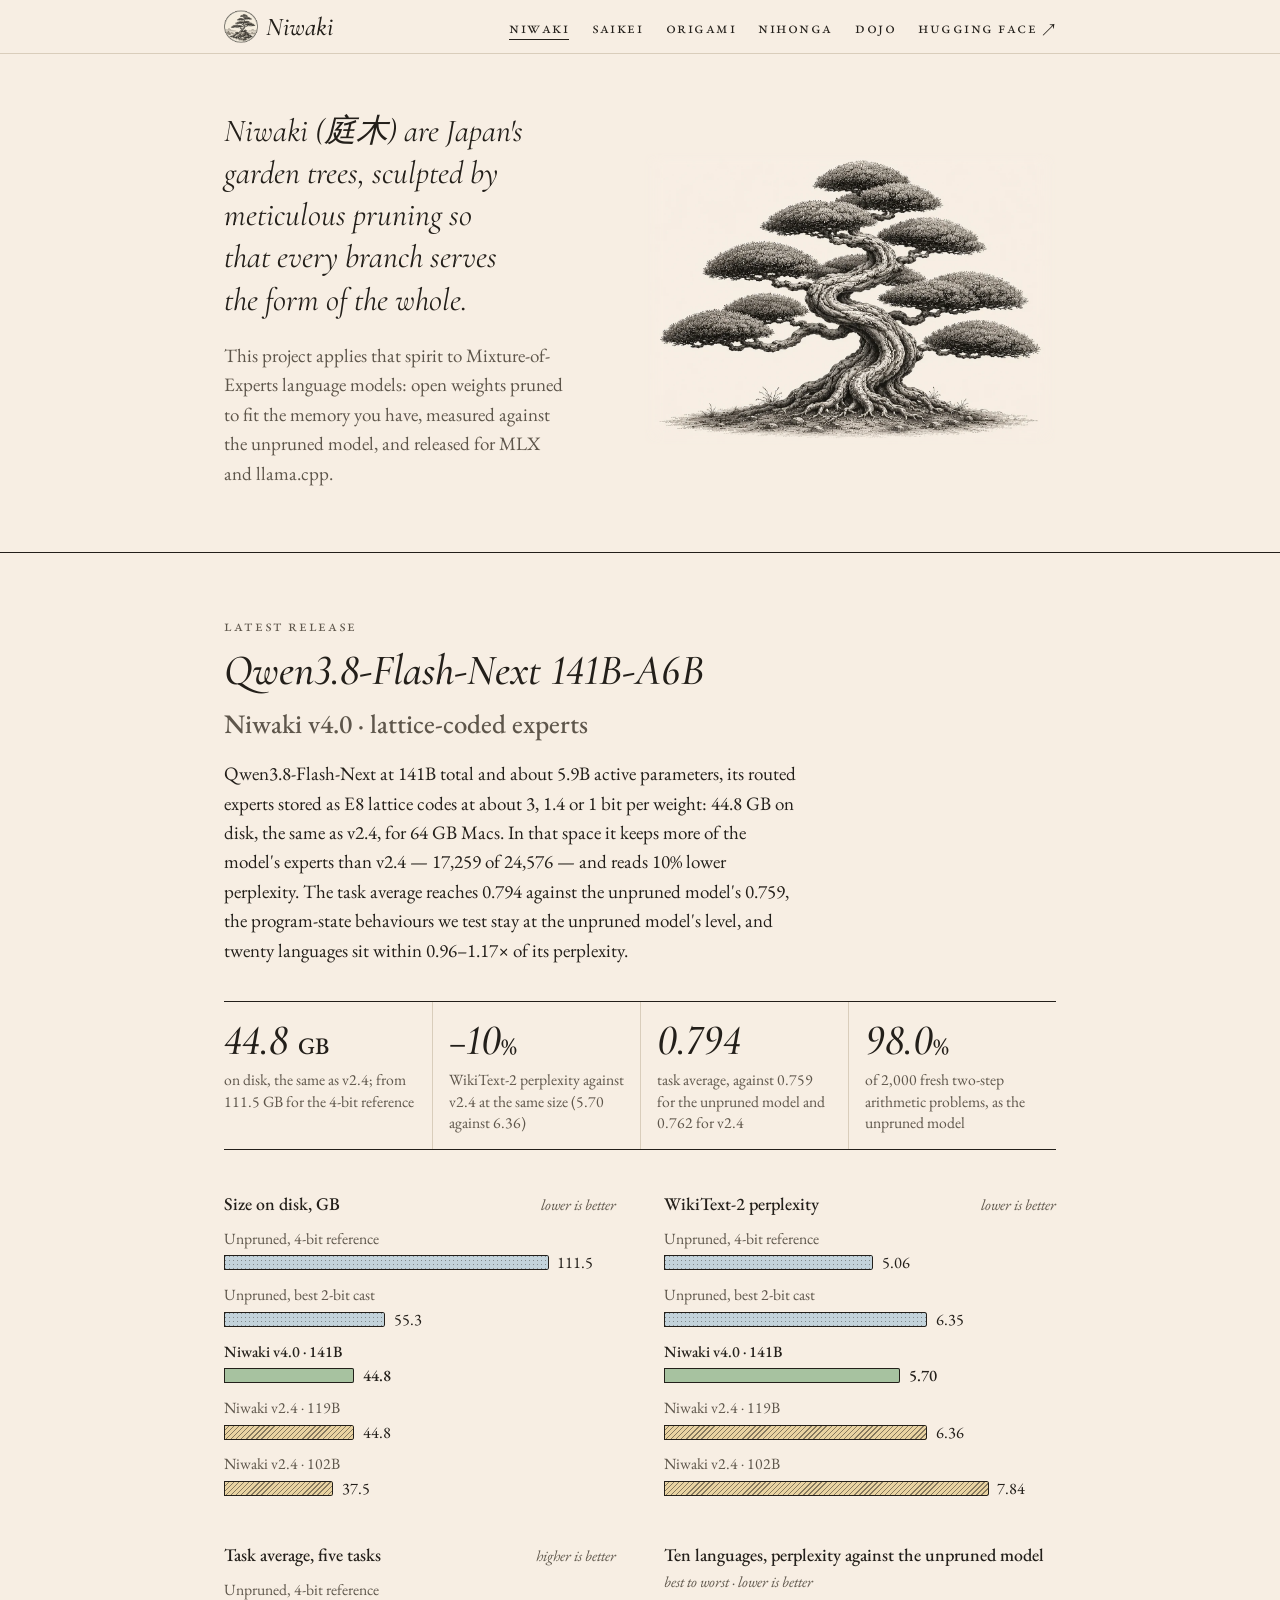
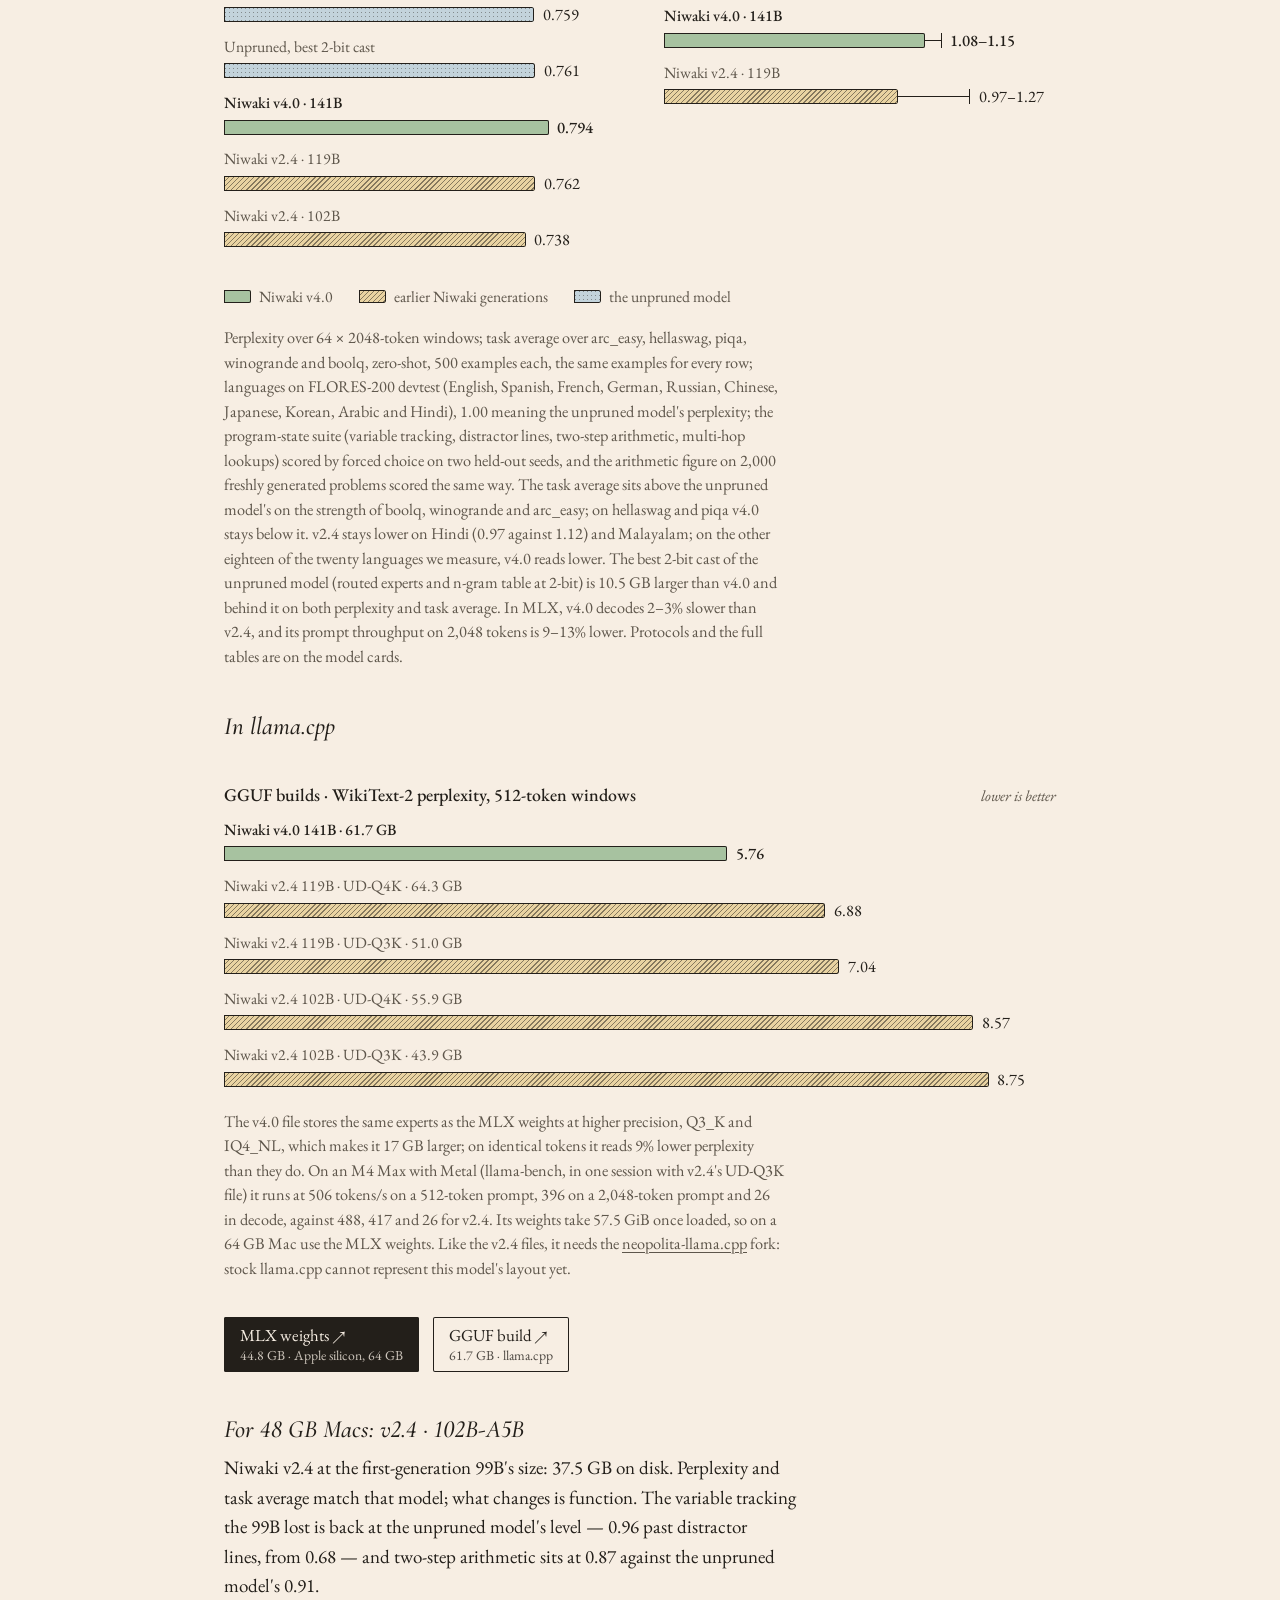
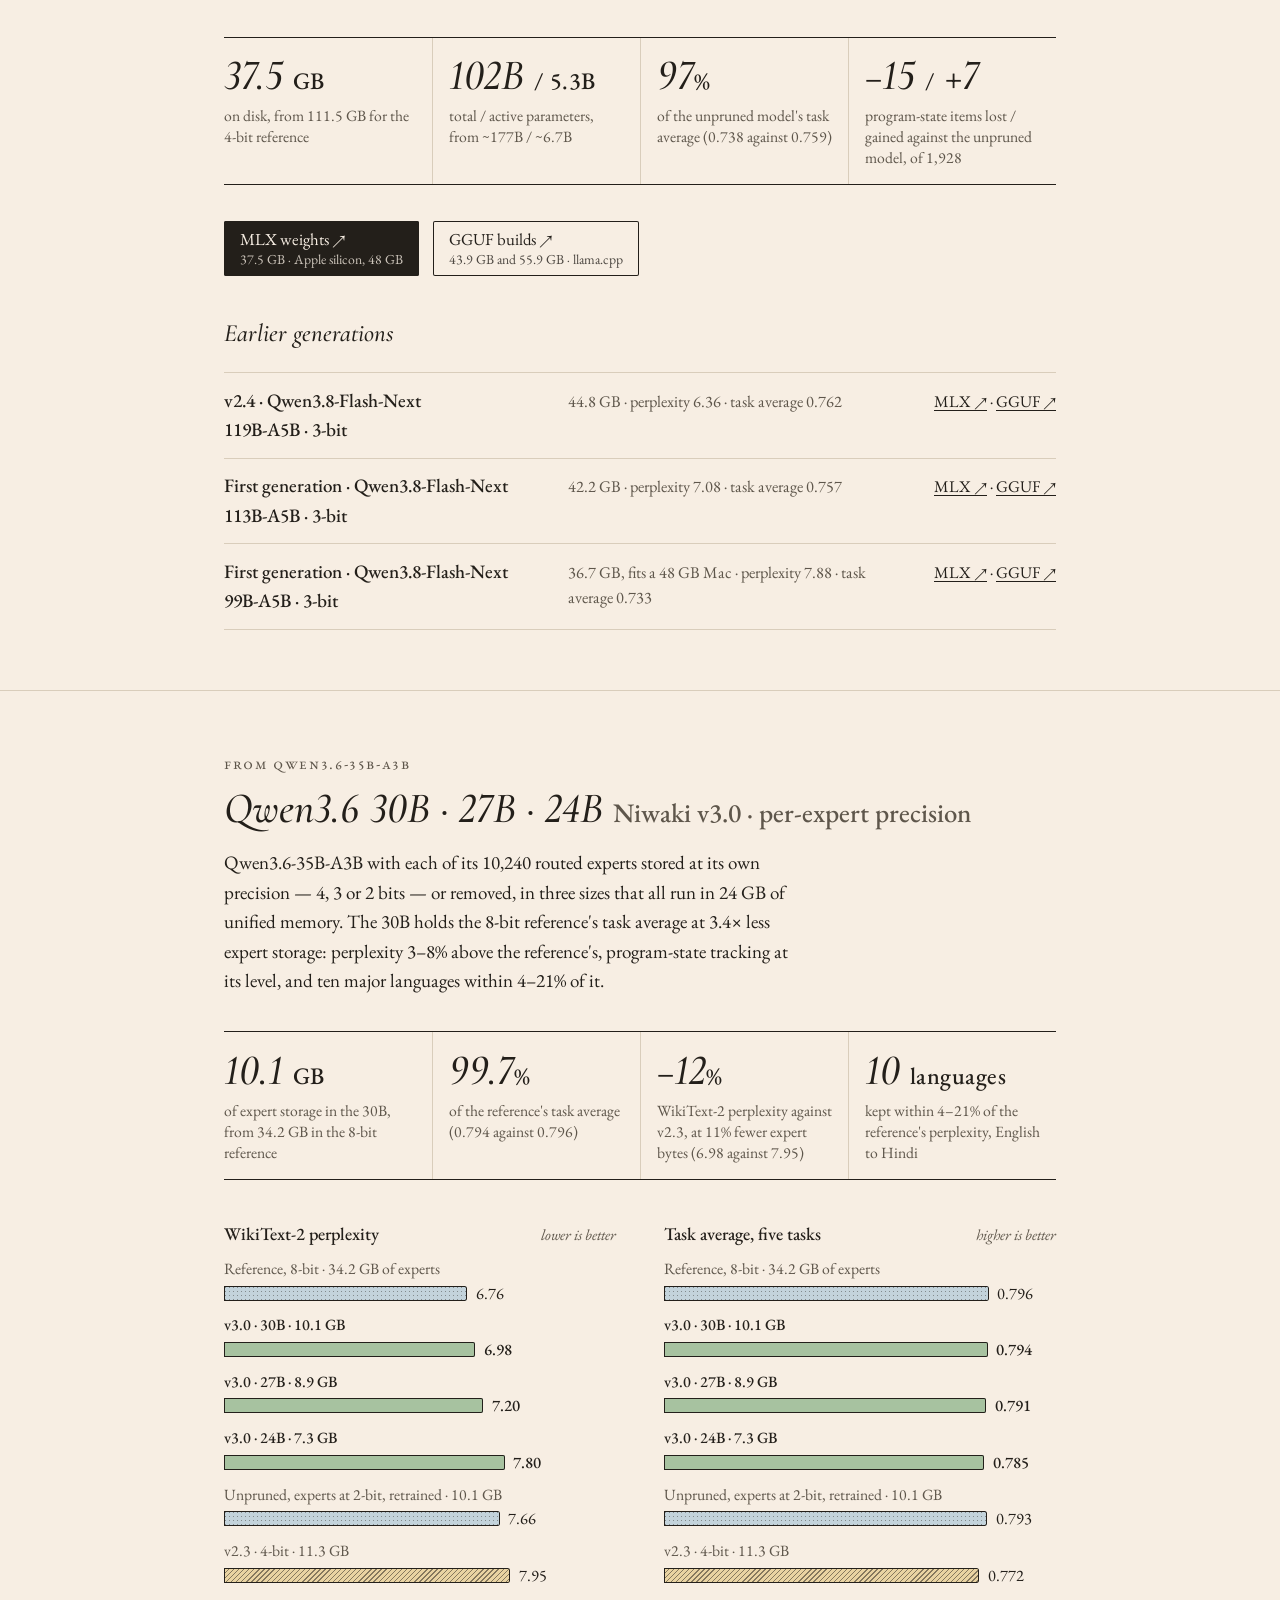
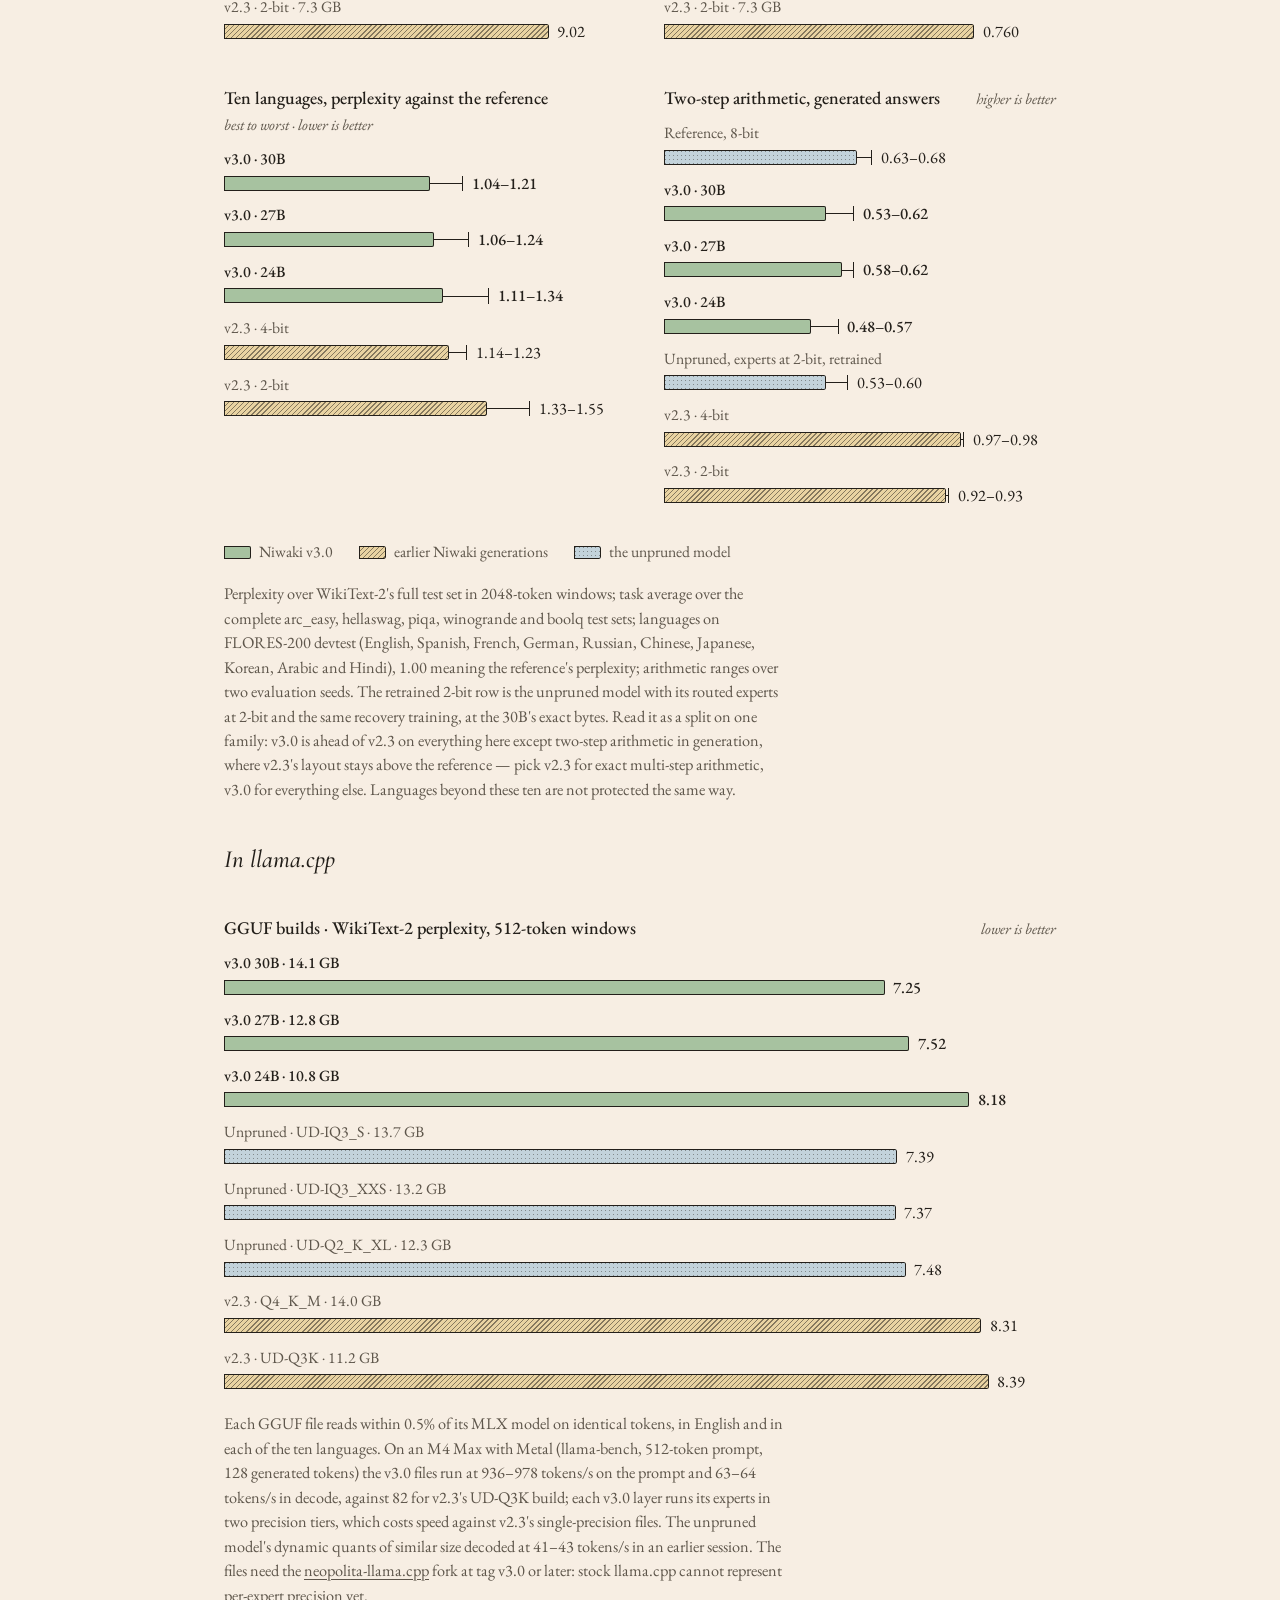
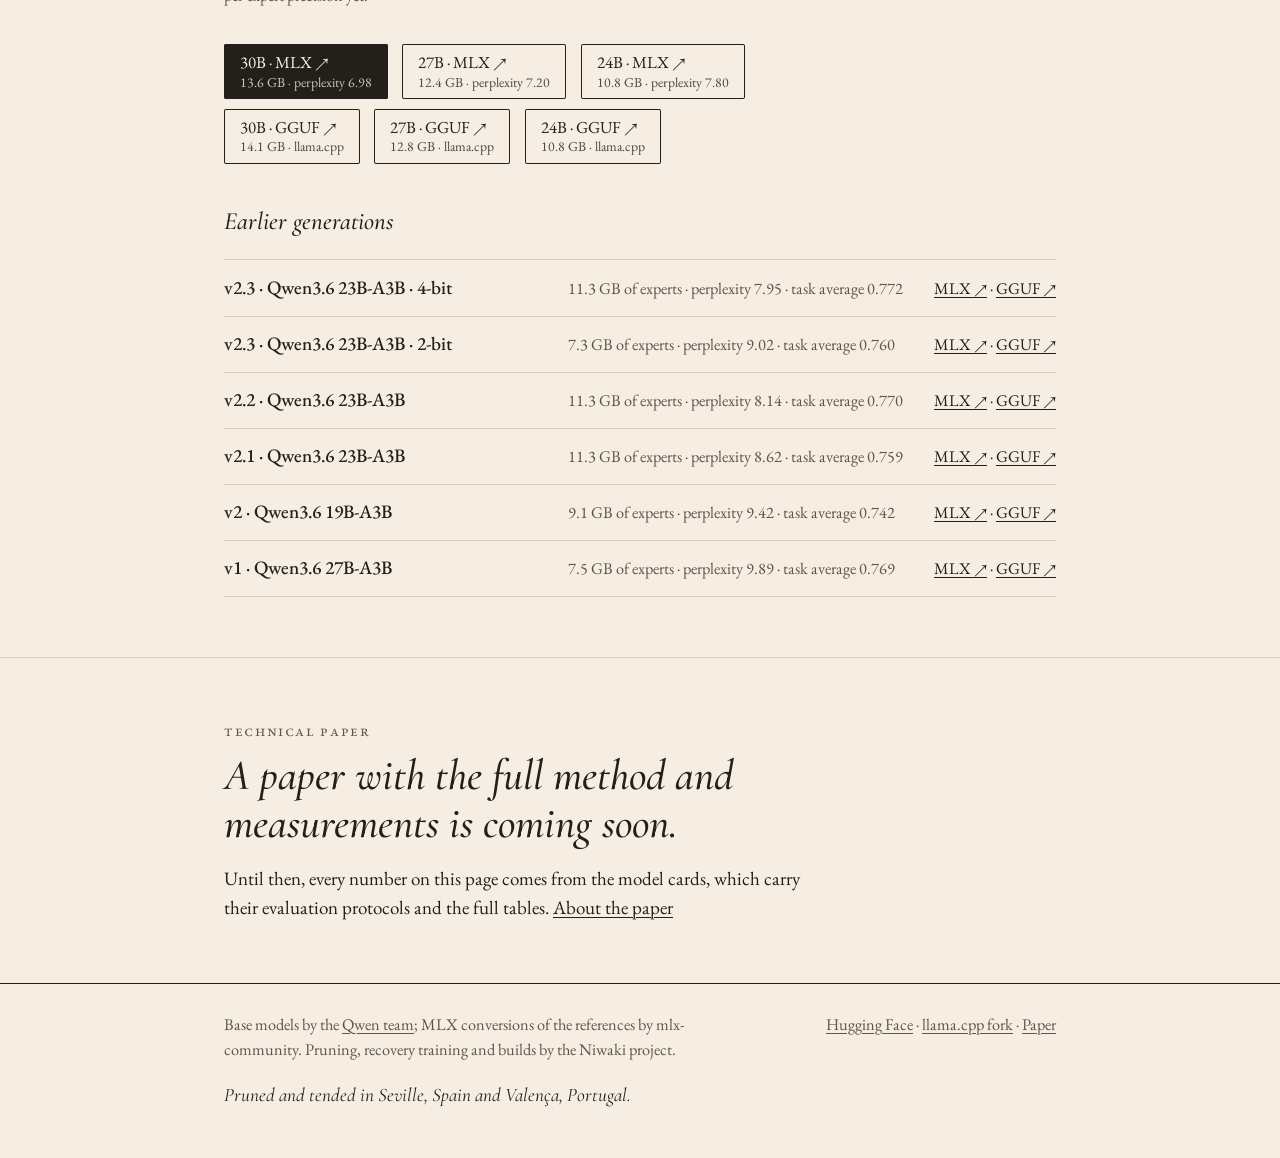
==== index.html @ 63941dc2 "Niwaki v4.0" ====
<!DOCTYPE html>
<html lang="en">
<head>
  <meta charset="utf-8">
  <meta name="viewport" content="width=device-width, initial-scale=1">
  <title>Niwaki · Model pruning</title>
  <meta name="description" content="Niwaki prunes Mixture-of-Experts language models and releases them as MLX and GGUF weights. Latest: Qwen3.8-Flash-Next v4.0, 141B parameters in 44.8 GB with lattice-coded experts, for 64 GB Macs.">
  <link rel="canonical" href="https://niwakiai.com/">
  <meta property="og:type" content="website">
  <meta property="og:title" content="Niwaki · Model pruning">
  <meta property="og:description" content="Pruned Mixture-of-Experts language models, released as MLX and GGUF weights. Latest: Qwen3.8-Flash-Next v4.0 at 141B parameters and 44.8 GB on disk, with perplexity 10% below v2.4's at the same size.">
  <meta property="og:url" content="https://niwakiai.com/">
  <meta property="og:image" content="https://niwakiai.com/assets/og.jpg">
  <meta name="twitter:card" content="summary_large_image">
  <meta name="theme-color" content="#F7EEE3">
  <link rel="icon" type="image/png" sizes="32x32" href="assets/favicon-32.png">
  <link rel="icon" type="image/png" sizes="64x64" href="assets/favicon-64.png">
  <link rel="apple-touch-icon" href="assets/apple-touch-icon.png">
  <link rel="preconnect" href="https://fonts.googleapis.com">
  <link rel="preconnect" href="https://fonts.gstatic.com" crossorigin>
  <link rel="stylesheet" href="https://fonts.googleapis.com/css2?family=Cormorant+Garamond:ital,wght@1,400;1,500&family=EB+Garamond:ital,wght@0,400;0,500;1,400&display=swap">
  <link rel="stylesheet" href="style.css">
</head>
<body>

<header class="top">
  <div class="wrap">
  <nav class="nav" aria-label="Site">
    <a class="mark" href="./"><img src="assets/mark.png" width="112" height="112" alt="">Niwaki</a>
    <ul>
      <li><a href="./" aria-current="page">Niwaki</a></li>
      <li><a href="saikei/">Saikei</a></li>
      <li><a href="origami/">Origami</a></li>
      <li><a href="nihonga/">Nihonga</a></li>
      <li><a href="dojo/">Dojo</a></li>
      <li class="ext"><a href="https://huggingface.co/neopolita">Hugging Face ↗</a></li>
    </ul>
  </nav>
  </div>
</header>

<main>
  <div class="wrap hero">
    <div class="lead">
      <p>Niwaki (庭木) are Japan's garden trees, sculpted by meticulous pruning so that every branch serves the form of the whole.</p>
      <p>This project applies that spirit to Mixture-of-Experts language models: open weights pruned to fit the memory you have, measured against the unpruned model, and released for MLX and llama.cpp.</p>
    </div>
    <figure class="tree">
      <picture>
        <source srcset="assets/niwaki_tree.webp" type="image/webp">
        <img src="assets/niwaki_tree.jpg" width="1221" height="868" alt="Engraving of a niwaki: a Japanese garden pine with a twisted trunk and cloud-pruned foliage.">
      </picture>
    </figure>
  </div>

  <!-- ======================= Flash-Next v4.0 ======================= -->
  <section id="flash-next" class="first" aria-labelledby="h-fn">
    <div class="wrap">
      <p class="eyebrow">Latest release</p>
      <h2 id="h-fn"><span class="nb">Qwen3.8-Flash-Next</span> <span class="nb">141B-A6B</span> <span class="sub">Niwaki v4.0 · lattice-coded experts</span></h2>
      <p class="summary">Qwen3.8-Flash-Next at 141B total and about 5.9B active parameters, its routed experts stored as E8 lattice codes at about 3, 1.4 or 1 bit per weight: 44.8&nbsp;GB on disk, the same as v2.4, for 64&nbsp;GB Macs. In that space it keeps more of the model's experts than v2.4 — 17,259 of 24,576 — and reads 10% lower perplexity. The task average reaches 0.794 against the unpruned model's 0.759, the program-state behaviours we test stay at the unpruned model's level, and twenty languages sit within 0.96–1.17× of its perplexity.</p>

      <ul class="figures">
        <li><span class="n">44.8 <small>GB</small></span><span class="c">on disk, the same as v2.4; from 111.5 GB for the 4-bit reference</span></li>
        <li><span class="n">−10<small>%</small></span><span class="c">WikiText-2 perplexity against v2.4 at the same size (5.70 against 6.36)</span></li>
        <li><span class="n">0.794</span><span class="c">task average, against 0.759 for the unpruned model and 0.762 for v2.4</span></li>
        <li><span class="n">98.0<small>%</small></span><span class="c">of 2,000 fresh two-step arithmetic problems, as the unpruned model</span></li>
      </ul>

      <div class="charts">
        <figure class="chart">
          <figcaption><b>Size on disk, GB</b><i>lower is better</i></figcaption>
          <ol class="bars" style="--max:111.5">
            <li class="open" style="--v:111.5;--i:0"><span class="name">Unpruned, 4-bit reference</span><span class="track"><span class="bar"></span><span class="val">111.5</span></span></li>
            <li class="open" style="--v:55.3;--i:1"><span class="name">Unpruned, best 2-bit cast</span><span class="track"><span class="bar"></span><span class="val">55.3</span></span></li>
            <li class="solid" style="--v:44.8;--i:2"><span class="name">Niwaki v4.0 · 141B</span><span class="track"><span class="bar"></span><span class="val">44.8</span></span></li>
            <li class="hatch" style="--v:44.8;--i:3"><span class="name">Niwaki v2.4 · 119B</span><span class="track"><span class="bar"></span><span class="val">44.8</span></span></li>
            <li class="hatch" style="--v:37.5;--i:4"><span class="name">Niwaki v2.4 · 102B</span><span class="track"><span class="bar"></span><span class="val">37.5</span></span></li>
          </ol>
        </figure>

        <figure class="chart">
          <figcaption><b>WikiText-2 perplexity</b><i>lower is better</i></figcaption>
          <ol class="bars" style="--max:7.84">
            <li class="open" style="--v:5.06;--i:0"><span class="name">Unpruned, 4-bit reference</span><span class="track"><span class="bar"></span><span class="val">5.06</span></span></li>
            <li class="open" style="--v:6.35;--i:1"><span class="name">Unpruned, best 2-bit cast</span><span class="track"><span class="bar"></span><span class="val">6.35</span></span></li>
            <li class="solid" style="--v:5.70;--i:2"><span class="name">Niwaki v4.0 · 141B</span><span class="track"><span class="bar"></span><span class="val">5.70</span></span></li>
            <li class="hatch" style="--v:6.36;--i:3"><span class="name">Niwaki v2.4 · 119B</span><span class="track"><span class="bar"></span><span class="val">6.36</span></span></li>
            <li class="hatch" style="--v:7.84;--i:4"><span class="name">Niwaki v2.4 · 102B</span><span class="track"><span class="bar"></span><span class="val">7.84</span></span></li>
          </ol>
        </figure>

        <figure class="chart">
          <figcaption><b>Task average, five tasks</b><i>higher is better</i></figcaption>
          <ol class="bars" style="--max:0.794">
            <li class="open" style="--v:0.759;--i:0"><span class="name">Unpruned, 4-bit reference</span><span class="track"><span class="bar"></span><span class="val">0.759</span></span></li>
            <li class="open" style="--v:0.761;--i:1"><span class="name">Unpruned, best 2-bit cast</span><span class="track"><span class="bar"></span><span class="val">0.761</span></span></li>
            <li class="solid" style="--v:0.794;--i:2"><span class="name">Niwaki v4.0 · 141B</span><span class="track"><span class="bar"></span><span class="val">0.794</span></span></li>
            <li class="hatch" style="--v:0.762;--i:3"><span class="name">Niwaki v2.4 · 119B</span><span class="track"><span class="bar"></span><span class="val">0.762</span></span></li>
            <li class="hatch" style="--v:0.738;--i:4"><span class="name">Niwaki v2.4 · 102B</span><span class="track"><span class="bar"></span><span class="val">0.738</span></span></li>
          </ol>
        </figure>

        <figure class="chart">
          <figcaption><b>Ten languages, perplexity against the unpruned model</b><i>best to worst · lower is better</i></figcaption>
          <ol class="bars" style="--max:1.27">
            <li class="solid range" style="--v:1.08;--v2:1.15;--i:0"><span class="name">Niwaki v4.0 · 141B</span><span class="track"><span class="bar"></span><span class="whisker"></span><span class="val">1.08–1.15</span></span></li>
            <li class="hatch range" style="--v:0.97;--v2:1.27;--i:1"><span class="name">Niwaki v2.4 · 119B</span><span class="track"><span class="bar"></span><span class="whisker"></span><span class="val">0.97–1.27</span></span></li>
          </ol>
        </figure>
      </div>

      <ul class="key" aria-label="Legend">
        <li><span class="solid"></span>Niwaki v4.0</li>
        <li><span class="hatch"></span>earlier Niwaki generations</li>
        <li><span class="open"></span>the unpruned model</li>
      </ul>

      <p class="note">Perplexity over 64 × 2048-token windows; task average over arc_easy, hellaswag, piqa, winogrande and boolq, zero-shot, 500 examples each, the same examples for every row; languages on FLORES-200 devtest (English, Spanish, French, German, Russian, Chinese, Japanese, Korean, Arabic and Hindi), 1.00 meaning the unpruned model's perplexity; the program-state suite (variable tracking, distractor lines, two-step arithmetic, multi-hop lookups) scored by forced choice on two held-out seeds, and the arithmetic figure on 2,000 freshly generated problems scored the same way. The task average sits above the unpruned model's on the strength of boolq, winogrande and arc_easy; on hellaswag and piqa v4.0 stays below it. v2.4 stays lower on Hindi (0.97 against 1.12) and Malayalam; on the other eighteen of the twenty languages we measure, v4.0 reads lower. The best 2-bit cast of the unpruned model (routed experts and n-gram table at 2-bit) is 10.5&nbsp;GB larger than v4.0 and behind it on both perplexity and task average. In MLX, v4.0 decodes 2–3% slower than v2.4, and its prompt throughput on 2,048 tokens is 9–13% lower. Protocols and the full tables are on the model cards.</p>

      <h3>In llama.cpp</h3>
      <div class="charts">
        <figure class="chart wide">
          <figcaption><b>GGUF builds · WikiText-2 perplexity, 512-token windows</b><i>lower is better</i></figcaption>
          <ol class="bars" style="--max:8.75">
            <li class="solid" style="--v:5.76;--i:0"><span class="name">Niwaki v4.0 141B · 61.7 GB</span><span class="track"><span class="bar"></span><span class="val">5.76</span></span></li>
            <li class="hatch" style="--v:6.88;--i:1"><span class="name">Niwaki v2.4 119B · UD-Q4K · 64.3 GB</span><span class="track"><span class="bar"></span><span class="val">6.88</span></span></li>
            <li class="hatch" style="--v:7.04;--i:2"><span class="name">Niwaki v2.4 119B · UD-Q3K · 51.0 GB</span><span class="track"><span class="bar"></span><span class="val">7.04</span></span></li>
            <li class="hatch" style="--v:8.57;--i:3"><span class="name">Niwaki v2.4 102B · UD-Q4K · 55.9 GB</span><span class="track"><span class="bar"></span><span class="val">8.57</span></span></li>
            <li class="hatch" style="--v:8.75;--i:4"><span class="name">Niwaki v2.4 102B · UD-Q3K · 43.9 GB</span><span class="track"><span class="bar"></span><span class="val">8.75</span></span></li>
          </ol>
        </figure>
      </div>
      <p class="note">The v4.0 file stores the same experts as the MLX weights at higher precision, Q3_K and IQ4_NL, which makes it 17&nbsp;GB larger; on identical tokens it reads 9% lower perplexity than they do. On an M4 Max with Metal (llama-bench, in one session with v2.4's UD-Q3K file) it runs at 506 tokens/s on a 512-token prompt, 396 on a 2,048-token prompt and 26 in decode, against 488, 417 and 26 for v2.4. Its weights take 57.5&nbsp;GiB once loaded, so on a 64&nbsp;GB Mac use the MLX weights. Like the v2.4 files, it needs the <a href="https://github.com/Neopolita/neopolita-llama.cpp">neopolita-llama.cpp</a> fork: stock llama.cpp cannot represent this model's layout yet.</p>

      <ul class="get">
        <li><a class="primary" href="https://huggingface.co/neopolita/Niwaki-Qwen3.8-Flash-Next-141B-A6B-v4.0-mlx">MLX weights ↗<small>44.8 GB · Apple silicon, 64 GB</small></a></li>
        <li><a href="https://huggingface.co/neopolita/Niwaki-Qwen3.8-Flash-Next-141B-A6B-v4.0-gguf">GGUF build ↗<small>61.7 GB · llama.cpp</small></a></li>
      </ul>

      <h3 id="flash-next-102b">For 48 GB Macs: <span class="nb">v2.4 · 102B-A5B</span></h3>
      <p class="summary">Niwaki v2.4 at the first-generation 99B's size: 37.5&nbsp;GB on disk. Perplexity and task average match that model; what changes is function. The variable tracking the 99B lost is back at the unpruned model's level — 0.96 past distractor lines, from 0.68 — and two-step arithmetic sits at 0.87 against the unpruned model's 0.91.</p>

      <ul class="figures">
        <li><span class="n">37.5 <small>GB</small></span><span class="c">on disk, from 111.5 GB for the 4-bit reference</span></li>
        <li><span class="n">102B <small>/ 5.3B</small></span><span class="c">total / active parameters, from ~177B / ~6.7B</span></li>
        <li><span class="n">97<small>%</small></span><span class="c">of the unpruned model's task average (0.738 against 0.759)</span></li>
        <li><span class="n">−15 <small>/</small> +7</span><span class="c">program-state items lost / gained against the unpruned model, of 1,928</span></li>
      </ul>

      <ul class="get">
        <li><a class="primary" href="https://huggingface.co/neopolita/Qwen3.8-Flash-Next-102B-A5B-Niwaki-v2.4-3bit-mlx">MLX weights ↗<small>37.5 GB · Apple silicon, 48 GB</small></a></li>
        <li><a href="https://huggingface.co/neopolita/Qwen3.8-Flash-Next-102B-A5B-Niwaki-v2.4-3bit-gguf">GGUF builds ↗<small>43.9 GB and 55.9 GB · llama.cpp</small></a></li>
      </ul>

      <h3>Earlier generations</h3>
      <ul class="releases">
        <li>
          <span class="what">v2.4 · <span class="nb">Qwen3.8-Flash-Next</span> <span class="nb">119B-A5B · 3-bit</span></span>
          <span class="nums">44.8 GB · perplexity 6.36 · task average 0.762</span>
          <span class="links"><a href="https://huggingface.co/neopolita/Qwen3.8-Flash-Next-119B-A5B-Niwaki-v2.4-3bit-mlx">MLX ↗</a> · <a href="https://huggingface.co/neopolita/Qwen3.8-Flash-Next-119B-A5B-Niwaki-v2.4-3bit-gguf">GGUF ↗</a></span>
        </li>
        <li>
          <span class="what">First generation · <span class="nb">Qwen3.8-Flash-Next</span> <span class="nb">113B-A5B · 3-bit</span></span>
          <span class="nums">42.2 GB · perplexity 7.08 · task average 0.757</span>
          <span class="links"><a href="https://huggingface.co/neopolita/Qwen3.8-Flash-Next-113B-A5B-Niwaki-3bit-mlx">MLX ↗</a> · <a href="https://huggingface.co/neopolita/Qwen3.8-Flash-Next-113B-A5B-Niwaki-3bit-gguf">GGUF ↗</a></span>
        </li>
        <li>
          <span class="what">First generation · <span class="nb">Qwen3.8-Flash-Next</span> <span class="nb">99B-A5B · 3-bit</span></span>
          <span class="nums">36.7 GB, fits a 48 GB Mac · perplexity 7.88 · task average 0.733</span>
          <span class="links"><a href="https://huggingface.co/neopolita/Qwen3.8-Flash-Next-99B-A5B-Niwaki-3bit-mlx">MLX ↗</a> · <a href="https://huggingface.co/neopolita/Qwen3.8-Flash-Next-99B-A5B-Niwaki-3bit-gguf">GGUF ↗</a></span>
        </li>
      </ul>
    </div>
  </section>

  <!-- ======================= Qwen3.6 v3.0 ======================= -->
  <section id="qwen36" aria-labelledby="h-q36">
    <div class="wrap">
      <p class="eyebrow">From Qwen3.6-35B-A3B</p>
      <h2 id="h-q36"><span class="nb">Qwen3.6</span> <span class="nb">30B · 27B · 24B</span> <span class="sub">Niwaki v3.0 · per-expert precision</span></h2>
      <p class="summary">Qwen3.6-35B-A3B with each of its 10,240 routed experts stored at its own precision — 4, 3 or 2 bits — or removed, in three sizes that all run in 24&nbsp;GB of unified memory. The 30B holds the 8-bit reference's task average at 3.4× less expert storage: perplexity 3–8% above the reference's, program-state tracking at its level, and ten major languages within 4–21% of it.</p>

      <ul class="figures">
        <li><span class="n">10.1 <small>GB</small></span><span class="c">of expert storage in the 30B, from 34.2 GB in the 8-bit reference</span></li>
        <li><span class="n">99.7<small>%</small></span><span class="c">of the reference's task average (0.794 against 0.796)</span></li>
        <li><span class="n">−12<small>%</small></span><span class="c">WikiText-2 perplexity against v2.3, at 11% fewer expert bytes (6.98 against 7.95)</span></li>
        <li><span class="n">10 <small>languages</small></span><span class="c">kept within 4–21% of the reference's perplexity, English to Hindi</span></li>
      </ul>

      <div class="charts">
        <figure class="chart">
          <figcaption><b>WikiText-2 perplexity</b><i>lower is better</i></figcaption>
          <ol class="bars" style="--max:9.02">
            <li class="open" style="--v:6.76;--i:0"><span class="name">Reference, 8-bit · 34.2 GB of experts</span><span class="track"><span class="bar"></span><span class="val">6.76</span></span></li>
            <li class="solid" style="--v:6.98;--i:1"><span class="name">v3.0 · 30B · 10.1 GB</span><span class="track"><span class="bar"></span><span class="val">6.98</span></span></li>
            <li class="solid" style="--v:7.20;--i:2"><span class="name">v3.0 · 27B · 8.9 GB</span><span class="track"><span class="bar"></span><span class="val">7.20</span></span></li>
            <li class="solid" style="--v:7.80;--i:3"><span class="name">v3.0 · 24B · 7.3 GB</span><span class="track"><span class="bar"></span><span class="val">7.80</span></span></li>
            <li class="open" style="--v:7.66;--i:4"><span class="name">Unpruned, experts at 2-bit, retrained · 10.1 GB</span><span class="track"><span class="bar"></span><span class="val">7.66</span></span></li>
            <li class="hatch" style="--v:7.95;--i:5"><span class="name">v2.3 · 4-bit · 11.3 GB</span><span class="track"><span class="bar"></span><span class="val">7.95</span></span></li>
            <li class="hatch" style="--v:9.02;--i:6"><span class="name">v2.3 · 2-bit · 7.3 GB</span><span class="track"><span class="bar"></span><span class="val">9.02</span></span></li>
          </ol>
        </figure>

        <figure class="chart">
          <figcaption><b>Task average, five tasks</b><i>higher is better</i></figcaption>
          <ol class="bars" style="--max:0.796">
            <li class="open" style="--v:0.796;--i:0"><span class="name">Reference, 8-bit · 34.2 GB of experts</span><span class="track"><span class="bar"></span><span class="val">0.796</span></span></li>
            <li class="solid" style="--v:0.794;--i:1"><span class="name">v3.0 · 30B · 10.1 GB</span><span class="track"><span class="bar"></span><span class="val">0.794</span></span></li>
            <li class="solid" style="--v:0.791;--i:2"><span class="name">v3.0 · 27B · 8.9 GB</span><span class="track"><span class="bar"></span><span class="val">0.791</span></span></li>
            <li class="solid" style="--v:0.785;--i:3"><span class="name">v3.0 · 24B · 7.3 GB</span><span class="track"><span class="bar"></span><span class="val">0.785</span></span></li>
            <li class="open" style="--v:0.793;--i:4"><span class="name">Unpruned, experts at 2-bit, retrained · 10.1 GB</span><span class="track"><span class="bar"></span><span class="val">0.793</span></span></li>
            <li class="hatch" style="--v:0.772;--i:5"><span class="name">v2.3 · 4-bit · 11.3 GB</span><span class="track"><span class="bar"></span><span class="val">0.772</span></span></li>
            <li class="hatch" style="--v:0.760;--i:6"><span class="name">v2.3 · 2-bit · 7.3 GB</span><span class="track"><span class="bar"></span><span class="val">0.760</span></span></li>
          </ol>
        </figure>

        <figure class="chart">
          <figcaption><b>Ten languages, perplexity against the reference</b><i>best to worst · lower is better</i></figcaption>
          <ol class="bars" style="--max:1.55">
            <li class="solid range" style="--v:1.04;--v2:1.21;--i:0"><span class="name">v3.0 · 30B</span><span class="track"><span class="bar"></span><span class="whisker"></span><span class="val">1.04–1.21</span></span></li>
            <li class="solid range" style="--v:1.06;--v2:1.24;--i:1"><span class="name">v3.0 · 27B</span><span class="track"><span class="bar"></span><span class="whisker"></span><span class="val">1.06–1.24</span></span></li>
            <li class="solid range" style="--v:1.11;--v2:1.34;--i:2"><span class="name">v3.0 · 24B</span><span class="track"><span class="bar"></span><span class="whisker"></span><span class="val">1.11–1.34</span></span></li>
            <li class="hatch range" style="--v:1.14;--v2:1.23;--i:3"><span class="name">v2.3 · 4-bit</span><span class="track"><span class="bar"></span><span class="whisker"></span><span class="val">1.14–1.23</span></span></li>
            <li class="hatch range" style="--v:1.33;--v2:1.55;--i:4"><span class="name">v2.3 · 2-bit</span><span class="track"><span class="bar"></span><span class="whisker"></span><span class="val">1.33–1.55</span></span></li>
          </ol>
        </figure>

        <figure class="chart">
          <figcaption><b>Two-step arithmetic, generated answers</b><i>higher is better</i></figcaption>
          <ol class="bars" style="--max:1">
            <li class="open range" style="--v:0.63;--v2:0.68;--i:0"><span class="name">Reference, 8-bit</span><span class="track"><span class="bar"></span><span class="whisker"></span><span class="val">0.63–0.68</span></span></li>
            <li class="solid range" style="--v:0.53;--v2:0.62;--i:1"><span class="name">v3.0 · 30B</span><span class="track"><span class="bar"></span><span class="whisker"></span><span class="val">0.53–0.62</span></span></li>
            <li class="solid range" style="--v:0.58;--v2:0.62;--i:2"><span class="name">v3.0 · 27B</span><span class="track"><span class="bar"></span><span class="whisker"></span><span class="val">0.58–0.62</span></span></li>
            <li class="solid range" style="--v:0.48;--v2:0.57;--i:3"><span class="name">v3.0 · 24B</span><span class="track"><span class="bar"></span><span class="whisker"></span><span class="val">0.48–0.57</span></span></li>
            <li class="open range" style="--v:0.53;--v2:0.60;--i:4"><span class="name">Unpruned, experts at 2-bit, retrained</span><span class="track"><span class="bar"></span><span class="whisker"></span><span class="val">0.53–0.60</span></span></li>
            <li class="hatch range" style="--v:0.97;--v2:0.98;--i:5"><span class="name">v2.3 · 4-bit</span><span class="track"><span class="bar"></span><span class="whisker"></span><span class="val">0.97–0.98</span></span></li>
            <li class="hatch range" style="--v:0.92;--v2:0.93;--i:6"><span class="name">v2.3 · 2-bit</span><span class="track"><span class="bar"></span><span class="whisker"></span><span class="val">0.92–0.93</span></span></li>
          </ol>
        </figure>
      </div>

      <ul class="key" aria-label="Legend">
        <li><span class="solid"></span>Niwaki v3.0</li>
        <li><span class="hatch"></span>earlier Niwaki generations</li>
        <li><span class="open"></span>the unpruned model</li>
      </ul>

      <p class="note">Perplexity over WikiText-2's full test set in 2048-token windows; task average over the complete arc_easy, hellaswag, piqa, winogrande and boolq test sets; languages on FLORES-200 devtest (English, Spanish, French, German, Russian, Chinese, Japanese, Korean, Arabic and Hindi), 1.00 meaning the reference's perplexity; arithmetic ranges over two evaluation seeds. The retrained 2-bit row is the unpruned model with its routed experts at 2-bit and the same recovery training, at the 30B's exact bytes. Read it as a split on one family: v3.0 is ahead of v2.3 on everything here except two-step arithmetic in generation, where v2.3's layout stays above the reference — pick v2.3 for exact multi-step arithmetic, v3.0 for everything else. Languages beyond these ten are not protected the same way.</p>

      <h3>In llama.cpp</h3>
      <div class="charts">
        <figure class="chart wide">
          <figcaption><b>GGUF builds · WikiText-2 perplexity, 512-token windows</b><i>lower is better</i></figcaption>
          <ol class="bars" style="--max:8.39">
            <li class="solid" style="--v:7.25;--i:0"><span class="name">v3.0 30B · 14.1 GB</span><span class="track"><span class="bar"></span><span class="val">7.25</span></span></li>
            <li class="solid" style="--v:7.52;--i:1"><span class="name">v3.0 27B · 12.8 GB</span><span class="track"><span class="bar"></span><span class="val">7.52</span></span></li>
            <li class="solid" style="--v:8.18;--i:2"><span class="name">v3.0 24B · 10.8 GB</span><span class="track"><span class="bar"></span><span class="val">8.18</span></span></li>
            <li class="open" style="--v:7.39;--i:3"><span class="name">Unpruned · UD-IQ3_S · 13.7 GB</span><span class="track"><span class="bar"></span><span class="val">7.39</span></span></li>
            <li class="open" style="--v:7.37;--i:4"><span class="name">Unpruned · UD-IQ3_XXS · 13.2 GB</span><span class="track"><span class="bar"></span><span class="val">7.37</span></span></li>
            <li class="open" style="--v:7.48;--i:5"><span class="name">Unpruned · UD-Q2_K_XL · 12.3 GB</span><span class="track"><span class="bar"></span><span class="val">7.48</span></span></li>
            <li class="hatch" style="--v:8.31;--i:6"><span class="name">v2.3 · Q4_K_M · 14.0 GB</span><span class="track"><span class="bar"></span><span class="val">8.31</span></span></li>
            <li class="hatch" style="--v:8.39;--i:7"><span class="name">v2.3 · UD-Q3K · 11.2 GB</span><span class="track"><span class="bar"></span><span class="val">8.39</span></span></li>
          </ol>
        </figure>
      </div>
      <p class="note">Each GGUF file reads within 0.5% of its MLX model on identical tokens, in English and in each of the ten languages. On an M4 Max with Metal (llama-bench, 512-token prompt, 128 generated tokens) the v3.0 files run at 936–978 tokens/s on the prompt and 63–64 tokens/s in decode, against 82 for v2.3's UD-Q3K build; each v3.0 layer runs its experts in two precision tiers, which costs speed against v2.3's single-precision files. The unpruned model's dynamic quants of similar size decoded at 41–43 tokens/s in an earlier session. The files need the <a href="https://github.com/Neopolita/neopolita-llama.cpp">neopolita-llama.cpp</a> fork at tag v3.0 or later: stock llama.cpp cannot represent per-expert precision yet.</p>

      <ul class="get">
        <li><a class="primary" href="https://huggingface.co/neopolita/Niwaki-Qwen3.6-30B-A3B-v3.0-mlx">30B · MLX ↗<small>13.6 GB · perplexity 6.98</small></a></li>
        <li><a href="https://huggingface.co/neopolita/Niwaki-Qwen3.6-27B-A3B-v3.0-mlx">27B · MLX ↗<small>12.4 GB · perplexity 7.20</small></a></li>
        <li><a href="https://huggingface.co/neopolita/Niwaki-Qwen3.6-24B-A3B-v3.0-mlx">24B · MLX ↗<small>10.8 GB · perplexity 7.80</small></a></li>
      </ul>
      <ul class="get">
        <li><a href="https://huggingface.co/neopolita/Niwaki-Qwen3.6-30B-A3B-v3.0-gguf">30B · GGUF ↗<small>14.1 GB · llama.cpp</small></a></li>
        <li><a href="https://huggingface.co/neopolita/Niwaki-Qwen3.6-27B-A3B-v3.0-gguf">27B · GGUF ↗<small>12.8 GB · llama.cpp</small></a></li>
        <li><a href="https://huggingface.co/neopolita/Niwaki-Qwen3.6-24B-A3B-v3.0-gguf">24B · GGUF ↗<small>10.8 GB · llama.cpp</small></a></li>
      </ul>

      <h3>Earlier generations</h3>
      <ul class="releases">
        <li>
          <span class="what">v2.3 · Qwen3.6 23B-A3B · 4-bit</span>
          <span class="nums">11.3 GB of experts · perplexity 7.95 · task average 0.772</span>
          <span class="links"><a href="https://huggingface.co/neopolita/Qwen3.6-23B-A3B-Niwaki-v2.3-4bit-mlx">MLX ↗</a> · <a href="https://huggingface.co/neopolita/Qwen3.6-23B-A3B-Niwaki-v2.3-4bit-gguf">GGUF ↗</a></span>
        </li>
        <li>
          <span class="what">v2.3 · Qwen3.6 23B-A3B · 2-bit</span>
          <span class="nums">7.3 GB of experts · perplexity 9.02 · task average 0.760</span>
          <span class="links"><a href="https://huggingface.co/neopolita/Qwen3.6-23B-A3B-Niwaki-v2.3-2bit-mlx">MLX ↗</a> · <a href="https://huggingface.co/neopolita/Qwen3.6-23B-A3B-Niwaki-v2.3-2bit-gguf">GGUF ↗</a></span>
        </li>
        <li>
          <span class="what">v2.2 · Qwen3.6 23B-A3B</span>
          <span class="nums">11.3 GB of experts · perplexity 8.14 · task average 0.770</span>
          <span class="links"><a href="https://huggingface.co/neopolita/Qwen3.6-23B-A3B-Niwaki-v2.2-4bit-mlx">MLX ↗</a> · <a href="https://huggingface.co/neopolita/Qwen3.6-23B-A3B-Niwaki-v2.2-4bit-gguf">GGUF ↗</a></span>
        </li>
        <li>
          <span class="what">v2.1 · Qwen3.6 23B-A3B</span>
          <span class="nums">11.3 GB of experts · perplexity 8.62 · task average 0.759</span>
          <span class="links"><a href="https://huggingface.co/neopolita/Qwen3.6-23B-A3B-Niwaki-v2.1-4bit-mlx">MLX ↗</a> · <a href="https://huggingface.co/neopolita/Qwen3.6-23B-A3B-Niwaki-v2.1-4bit-gguf">GGUF ↗</a></span>
        </li>
        <li>
          <span class="what">v2 · Qwen3.6 19B-A3B</span>
          <span class="nums">9.1 GB of experts · perplexity 9.42 · task average 0.742</span>
          <span class="links"><a href="https://huggingface.co/neopolita/Qwen3.6-19B-A3B-Niwaki-v2-4bit-mlx">MLX ↗</a> · <a href="https://huggingface.co/neopolita/Qwen3.6-19B-A3B-Niwaki-v2-4bit-gguf">GGUF ↗</a></span>
        </li>
        <li>
          <span class="what">v1 · Qwen3.6 27B-A3B</span>
          <span class="nums">7.5 GB of experts · perplexity 9.89 · task average 0.769</span>
          <span class="links"><a href="https://huggingface.co/neopolita/Qwen3.6-27B-A3B-Niwaki-2bit-mlx">MLX ↗</a> · <a href="https://huggingface.co/neopolita/Qwen3.6-27B-A3B-Niwaki-2bit-GGUF">GGUF ↗</a></span>
        </li>
      </ul>
    </div>
  </section>

  <!-- ======================= paper ======================= -->
  <section aria-labelledby="h-paper">
    <div class="wrap">
      <p class="eyebrow">Technical paper</p>
      <h2 id="h-paper">A paper with the full method and measurements is coming soon.</h2>
      <p class="summary">Until then, every number on this page comes from the model cards, which carry their evaluation protocols and the full tables. <a href="paper/">About the paper</a></p>
    </div>
  </section>
</main>

<footer>
  <div class="wrap">
    <p>Base models by the <a href="https://huggingface.co/Qwen">Qwen team</a>; MLX conversions of the references by mlx-community. Pruning, recovery training and builds by the Niwaki project.</p>
    <p><a href="https://huggingface.co/neopolita">Hugging Face</a> · <a href="https://github.com/Neopolita/neopolita-llama.cpp">llama.cpp fork</a> · <a href="paper/">Paper</a></p>
    <p class="made">Pruned and tended in Seville, Spain and Valença, Portugal.</p>
  </div>
</footer>

<!-- Cloudflare Web Analytics --><script type='module' src='https://static.cloudflareinsights.com/beacon.min.js' data-cf-beacon='{"token": "8cd674c9e00d4cffa8a037381ee5b2b9"}'></script><!-- End Cloudflare Web Analytics -->
</body>
</html>
---- style.css ----
/* Niwaki — a hand-tinted engraving. Warm paper ground (the plates' own paper; their web copies are re-toned to it
   exactly), the engraving's ink for everything that carries meaning, and three pale washes on the chart bars. */

:root {
  color-scheme: light;
  --paper: #F7EEE3;
  --ink: #231F1A;
  --ink-soft: #5E564B;      /* secondary text, 6.3:1 on paper */
  --ink-dim: #746B5D;       /* a dimmed link that still works, 4.6:1 on paper */
  --rule: #D9CDBB;          /* hairlines */

  /* bar washes — deliberately pale; identity never rests on them alone (texture, ink outline, labels, legend) */
  --tint-release: #A7C2A0;  /* pine */
  --tint-earlier: #E9D3A2;  /* ochre */
  --tint-unpruned: #C3D3DB; /* mist */

  --display: "Cormorant Garamond", "Iowan Old Style", "Palatino Linotype", Palatino, Georgia, serif;
  --text: "EB Garamond", "Iowan Old Style", "Palatino Linotype", Palatino, "Hiragino Mincho ProN", "Yu Mincho", Georgia, serif;

  --measure: 56rem;
  --gutter: clamp(1rem, 4vw, 2rem);
}

*, *::before, *::after { box-sizing: border-box; }

html { -webkit-text-size-adjust: 100%; scroll-behavior: smooth; }

body {
  margin: 0;
  background: var(--paper);
  color: var(--ink);
  font-family: var(--text);
  font-size: 1.1875rem;
  line-height: 1.55;
  font-variant-numeric: lining-nums;
  text-rendering: optimizeLegibility;
  -webkit-font-smoothing: antialiased;
}

a {
  color: inherit;
  text-decoration-line: underline;
  text-decoration-thickness: 1px;
  text-underline-offset: 0.18em;
}
a:hover { text-decoration-thickness: 2px; }
:focus-visible { outline: 2px solid var(--ink); outline-offset: 3px; border-radius: 1px; }

.wrap { max-width: var(--measure); margin-inline: auto; padding-inline: var(--gutter); }

/* ---------- navigation: stays at the top while the page scrolls ---------- */
.top { position: sticky; top: 0; z-index: 10; background: var(--paper); border-bottom: 1px solid var(--rule); }
.nav {
  display: flex; align-items: center; justify-content: space-between; gap: 1.5rem;
  padding-block: 0.6rem;
}
.nav .mark {
  font-family: var(--display); font-style: italic; font-weight: 500; font-size: 1.6rem; line-height: 1;
  text-decoration: none; display: inline-flex; align-items: center; gap: 0.55rem;
}
.nav .mark img { height: 2.1rem; width: 2.1rem; display: block; }
.nav ul { display: flex; flex-wrap: wrap; gap: 0.35rem 1.4rem; list-style: none; margin: 0; padding: 0; }
.nav li a {
  font-variant-caps: all-small-caps; letter-spacing: 0.09em; font-size: 1.02rem; text-decoration: none;
  border-bottom: 1px solid transparent; padding-bottom: 0.1em;
}
.nav li a:hover, .nav li a[aria-current="page"] { border-bottom-color: var(--ink); }
.nav li.soon a { color: var(--ink-dim); }   /* not ready yet */

/* ---------- a full-width plate (the Saikei page); its file is re-toned to the page's paper, the edges fade ---------- */
.plate { margin: 0 auto; max-width: 75rem; }
.plate img {
  display: block; width: 100%; height: auto; aspect-ratio: 2 / 1;
  -webkit-mask-image: linear-gradient(to right, transparent, #000 3%, #000 97%, transparent), linear-gradient(to bottom, transparent, #000 5%, #000 94%, transparent);
  -webkit-mask-composite: source-in;
  mask-image: linear-gradient(to right, transparent, #000 3%, #000 97%, transparent), linear-gradient(to bottom, transparent, #000 5%, #000 94%, transparent);
  mask-composite: intersect;
}
.lead.solo { padding-block: clamp(1.25rem, 3vw, 2rem) clamp(2.5rem, 6vw, 3.75rem); }
.lead.solo p { max-width: 40ch; }
.lead.solo p + p { max-width: 58ch; }
.lead h1 { margin-bottom: 0.9rem; }

/* ---------- frontispiece: the lead beside the tree ---------- */
.hero {
  display: grid; grid-template-columns: minmax(0, 0.95fr) minmax(0, 1.05fr); align-items: center; gap: 1.5rem clamp(1.5rem, 4vw, 3rem);
  padding-block: clamp(2rem, 5vw, 3.5rem) clamp(2.5rem, 6vw, 4rem);
}
.tree { margin: 0; justify-self: end; width: 100%; max-width: 31rem; }
.tree img {
  display: block; width: 100%; height: auto; aspect-ratio: 1221 / 868;
  /* same paper as the page, but grainy: fade the edges so the crop never shows */
  -webkit-mask-image: linear-gradient(to right, transparent, #000 5%, #000 95%, transparent), linear-gradient(to bottom, transparent, #000 4%, #000 94%, transparent);
  -webkit-mask-composite: source-in;
  mask-image: linear-gradient(to right, transparent, #000 5%, #000 95%, transparent), linear-gradient(to bottom, transparent, #000 4%, #000 94%, transparent);
  mask-composite: intersect;
}
.lead p {
  font-family: var(--display); font-style: italic; font-weight: 400;
  font-size: clamp(1.45rem, 2.9vw, 2rem); line-height: 1.32; max-width: 30ch; margin: 0;
  text-wrap: balance;
}
.lead p + p {
  font-family: var(--text); font-style: normal; font-size: 1.1875rem; line-height: 1.55;
  color: var(--ink-soft); max-width: 46ch; margin-top: 1.25rem; text-wrap: pretty;
}

/* ---------- sections ---------- */
section { padding-block: clamp(2.25rem, 6vw, 3.75rem); border-top: 1px solid var(--rule); scroll-margin-top: 3.4rem; }
section.first { border-top: 1px solid var(--ink); }

.eyebrow {
  font-variant-caps: all-small-caps; letter-spacing: 0.1em; font-size: 1.02rem; color: var(--ink-soft); margin: 0 0 0.5rem;
}
h1, h2, h3 { font-family: var(--display); font-style: italic; font-weight: 500; line-height: 1.12; margin: 0; text-wrap: balance; }
h1 { font-size: clamp(2.2rem, 5.2vw, 3.3rem); }
h2 { font-size: clamp(1.9rem, 4.4vw, 2.7rem); }
h3 { font-size: 1.55rem; margin-top: 2.75rem; }
.nb { white-space: nowrap; }
.sub { font-family: var(--text); font-style: normal; font-size: 0.62em; color: var(--ink-soft); white-space: nowrap; }

.summary { max-width: 64ch; margin: 1rem 0 0; text-wrap: pretty; }
code { font-family: ui-monospace, "SF Mono", Menlo, Consolas, monospace; font-size: 0.84em; }
.note { max-width: 70ch; color: var(--ink-soft); font-size: 1.02rem; line-height: 1.5; margin: 1.1rem 0 0; text-wrap: pretty; }

/* headline figures */
.figures {
  display: grid; grid-template-columns: repeat(4, minmax(0, 1fr)); gap: 0;
  margin: 2.25rem 0 0; padding: 0; list-style: none;
  border-block: 1px solid var(--ink);
}
.figures.three { grid-template-columns: repeat(3, minmax(0, 1fr)); }
.figures.two { grid-template-columns: repeat(2, minmax(0, 1fr)); }
.figures li { padding: 1.05rem 1rem 1rem 0; }
.figures li + li { border-left: 1px solid var(--rule); padding-left: 1rem; }
.figures .n {
  display: block; font-family: var(--display); font-style: italic; font-weight: 500;
  font-size: clamp(1.9rem, 4.2vw, 2.7rem); line-height: 1; white-space: nowrap;
}
.figures .n small { font-size: 0.55em; font-style: normal; font-family: var(--text); letter-spacing: 0.02em; }
.figures .c { display: block; margin-top: 0.45rem; font-size: 0.98rem; line-height: 1.35; color: var(--ink-soft); }

/* ---------- charts: engraved bars ---------- */
.charts { display: grid; grid-template-columns: repeat(2, minmax(0, 1fr)); gap: 2.5rem 3rem; margin-top: 2.5rem; }
.chart { margin: 0; min-width: 0; }
.chart.wide { grid-column: 1 / -1; }
.chart figcaption { display: flex; flex-wrap: wrap; align-items: baseline; justify-content: space-between; gap: 0.15rem 1rem; margin-bottom: 0.7rem; }
.chart figcaption b { font-weight: 500; font-size: 1.12rem; }
.chart figcaption i { font-size: 0.95rem; color: var(--ink-soft); }

.bars { list-style: none; margin: 0; padding: 0; display: grid; gap: 0.6rem; }
.bars li { display: grid; gap: 0.12rem; }
.bars .name { font-size: 0.98rem; line-height: 1.25; color: var(--ink-soft); }
.bars li.solid .name { color: var(--ink); font-weight: 500; }
.bars li:hover .name { color: var(--ink); }
.bars .track { display: flex; align-items: center; gap: 0.55rem; min-width: 0; }
.bars .bar {
  flex: none; height: 0.95rem; min-width: 2px;
  width: calc(var(--v) / var(--max) * (100% - 7.5ch));
  border-radius: 0 2px 2px 0;
  box-shadow: inset 0 0 0 1px var(--ink);
  transform-origin: left center;
  animation: draw 0.8s cubic-bezier(0.2, 0.7, 0.2, 1) both;
  animation-delay: calc(var(--i, 0) * 70ms);
}
.bars .val { font-variant-numeric: lining-nums tabular-nums; font-size: 1.02rem; white-space: nowrap; }
.bars li.solid .val { font-weight: 500; }

.solid .bar, .key .solid { background: var(--tint-release); }
.hatch .bar, .key .hatch { background: repeating-linear-gradient(135deg, rgb(35 31 26 / 0.5) 0 1px, transparent 1px 3.6px), var(--tint-earlier); }
.open .bar, .key .open { background: radial-gradient(circle at 1.5px 1.5px, rgb(35 31 26 / 0.4) 0.55px, transparent 0.75px) 0 0 / 4px 4px, var(--tint-unpruned); }

/* paired bars: one benchmark, two models (the Dojo page) — the wash class sits on each track; the first track may carry
   its difference from the second */
.bars.pairs { gap: 0.9rem; }
.bars.pairs li { gap: 0.22rem; }
.bars.pairs .bar { width: calc(var(--v) / var(--max) * (100% - 13ch)); }
.bars .track.solid .val { font-weight: 500; }
.bars .delta { font-size: 0.92rem; color: var(--ink-soft); font-variant-numeric: lining-nums tabular-nums; white-space: nowrap; }

/* a range (two evaluation seeds): the bar runs to the lower bound, a whisker to the upper */
.bars .whisker {
  flex: none; height: 0.95rem; margin-left: -0.55rem;
  width: calc((var(--v2) - var(--v)) / var(--max) * (100% - 9.5ch));
  border-right: 1px solid var(--ink);
  background: linear-gradient(var(--ink), var(--ink)) left center / 100% 1px no-repeat;
}
.bars li.range .bar { width: calc(var(--v) / var(--max) * (100% - 9.5ch)); }

.key { display: flex; flex-wrap: wrap; gap: 0.4rem 1.6rem; list-style: none; margin: 2rem 0 0; padding: 0; font-size: 0.98rem; color: var(--ink-soft); }
.key li { display: inline-flex; align-items: center; gap: 0.5rem; }
.key span { width: 1.7rem; height: 0.8rem; box-shadow: inset 0 0 0 1px var(--ink); border-radius: 0 2px 2px 0; }

@keyframes draw { from { transform: scaleX(0); } }

/* ---------- downloads ---------- */
.get { display: flex; flex-wrap: wrap; gap: 0.6rem 0.9rem; margin: 2.25rem 0 0; padding: 0; list-style: none; }
.get a {
  display: inline-block; text-decoration: none; padding: 0.5rem 1rem 0.55rem;
  box-shadow: inset 0 0 0 1px var(--ink); border-radius: 2px; font-size: 1.05rem; line-height: 1.2;
}
.get a:hover { background: var(--ink); color: var(--paper); }
.get a.primary { background: var(--ink); color: var(--paper); }
.get a.primary:hover { background: transparent; color: var(--ink); }
.get small { display: block; font-size: 0.86rem; opacity: 0.8; margin-top: 0.1rem; }
.get + .get { margin-top: 0.6rem; }        /* a second row of downloads (MLX, then GGUF) */

/* release list (earlier generations) */
.releases { list-style: none; margin: 1.5rem 0 0; padding: 0; border-top: 1px solid var(--rule); }
.releases li {
  display: grid; grid-template-columns: minmax(0, 1.5fr) minmax(0, 1.6fr) auto; gap: 0.25rem 1.5rem; align-items: baseline;
  padding-block: 0.8rem; border-bottom: 1px solid var(--rule);
}
.releases .what { font-weight: 500; }
.releases .nums { color: var(--ink-soft); font-size: 1.02rem; font-variant-numeric: lining-nums tabular-nums; }
.releases .links { white-space: nowrap; font-size: 1.02rem; }
.releases.pair li { grid-template-columns: minmax(0, 1fr) minmax(0, 1.9fr); }

/* facts: a labelled list under a project's summary (the Dojo page) */
.facts { margin: 1.75rem 0 0; border-top: 1px solid var(--rule); }
.facts > div {
  display: grid; grid-template-columns: minmax(0, 1fr) minmax(0, 3.4fr); gap: 0.15rem 1.5rem; align-items: baseline;
  padding-block: 0.8rem; border-bottom: 1px solid var(--rule);
}
.facts dt { font-variant-caps: all-small-caps; letter-spacing: 0.09em; font-size: 1.02rem; color: var(--ink-soft); }
.facts dd { margin: 0; max-width: 64ch; text-wrap: pretty; }
h3 + .summary { margin-top: 0.6rem; }
h3 + .facts { margin-top: 1.1rem; }

/* ---------- paper page ---------- */
.paper { padding-block: clamp(3rem, 10vw, 7rem) clamp(3rem, 8vw, 5rem); }
.paper h1 { max-width: 18ch; }
.paper p { max-width: 60ch; text-wrap: pretty; }
.paper .big { font-family: var(--display); font-style: italic; font-size: clamp(1.4rem, 3vw, 1.9rem); line-height: 1.35; margin-top: 1.5rem; max-width: 34ch; }
.paper ul { max-width: 60ch; padding-left: 1.2rem; }
.paper li { margin-block: 0.3rem; }

/* ---------- footer ---------- */
footer { border-top: 1px solid var(--ink); padding-block: 1.75rem 3rem; color: var(--ink-soft); font-size: 1.02rem; }
footer .wrap { display: flex; flex-wrap: wrap; justify-content: space-between; gap: 0.75rem 2rem; }
footer p { margin: 0; max-width: 58ch; }
footer .made { flex-basis: 100%; max-width: none; margin-top: 0.4rem; font-family: var(--display); font-style: italic; font-size: 1.2rem; color: var(--ink); }

/* ---------- small screens ---------- */
@media (max-width: 46rem) {
  body { font-size: 1.125rem; }
  .charts { grid-template-columns: minmax(0, 1fr); gap: 2.25rem; }
  .figures { grid-template-columns: repeat(2, minmax(0, 1fr)); }
  .figures li { padding: 0.9rem 0.75rem 0.85rem 0; }
  .figures li + li { border-left: 0; padding-left: 0; }
  .figures li:nth-child(even) { border-left: 1px solid var(--rule); padding-left: 0.9rem; }
  .figures li:nth-child(n + 3) { border-top: 1px solid var(--rule); }
  .figures.three { grid-template-columns: repeat(2, minmax(0, 1fr)); }
  .releases li { grid-template-columns: minmax(0, 1fr); }
  .releases.pair li, .facts > div { grid-template-columns: minmax(0, 1fr); }
  .hero { grid-template-columns: minmax(0, 1fr); }
  .tree { order: -1; justify-self: center; max-width: 24rem; }
  .nav { gap: 0.1rem 1rem; flex-wrap: wrap; padding-block: 0.5rem; }
  .nav ul { gap: 0.3rem 0.95rem; flex-wrap: wrap; }
  section { scroll-margin-top: 5rem; }
  .nav li a { font-size: 0.98rem; letter-spacing: 0.07em; }
  .nav li.ext { display: none; }            /* the bar stays one line; the link is in the footer too */
}

@media (prefers-reduced-motion: reduce) {
  html { scroll-behavior: auto; }
  .bars .bar { animation: none; }
}

@media print {
  .bars .bar { animation: none; }
  .top { position: static; }
  .nav ul, .get { display: none; }
}

/* ---------- a 2:1 plate (Saikei, Origami, Nihonga, Dojo) beside the lead, laid out like the Niwaki tree ---------- */
.tree.plate-art { max-width: 36rem; }
.tree.plate-art img { aspect-ratio: 2 / 1; }
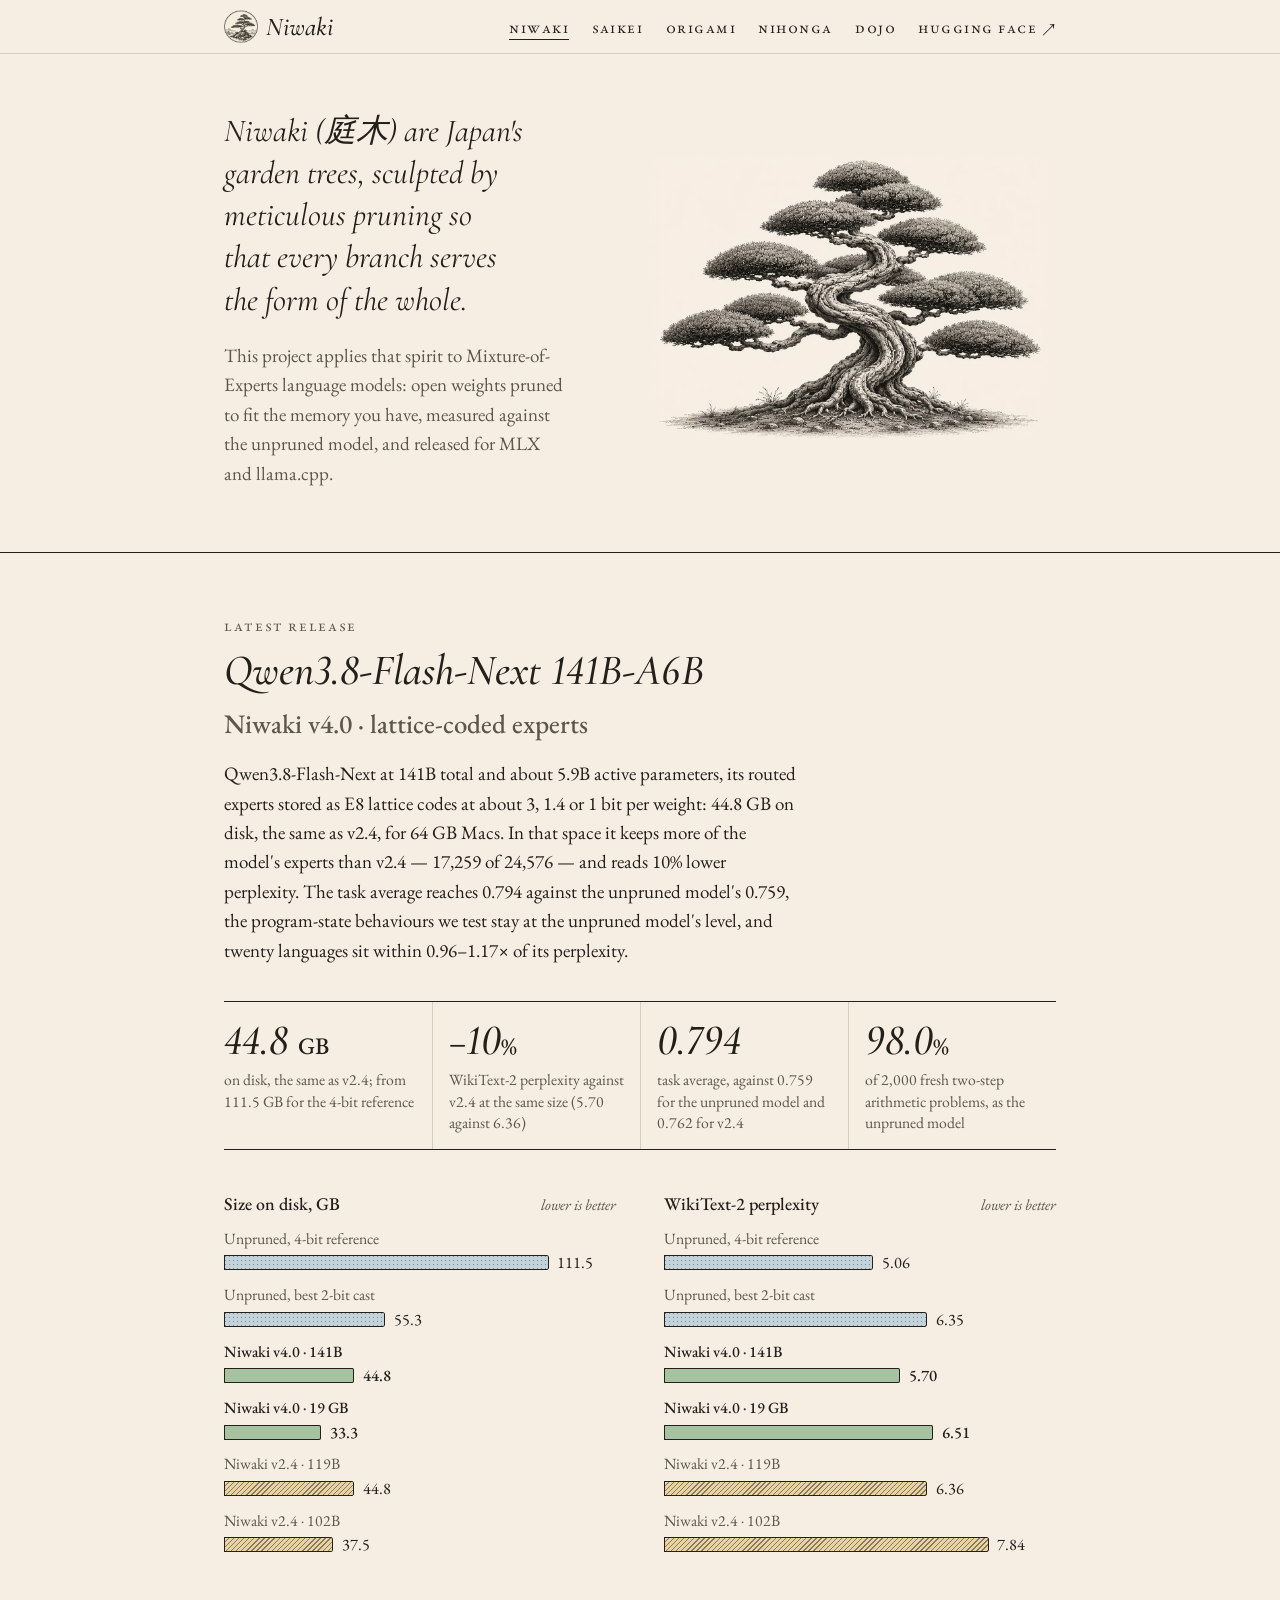
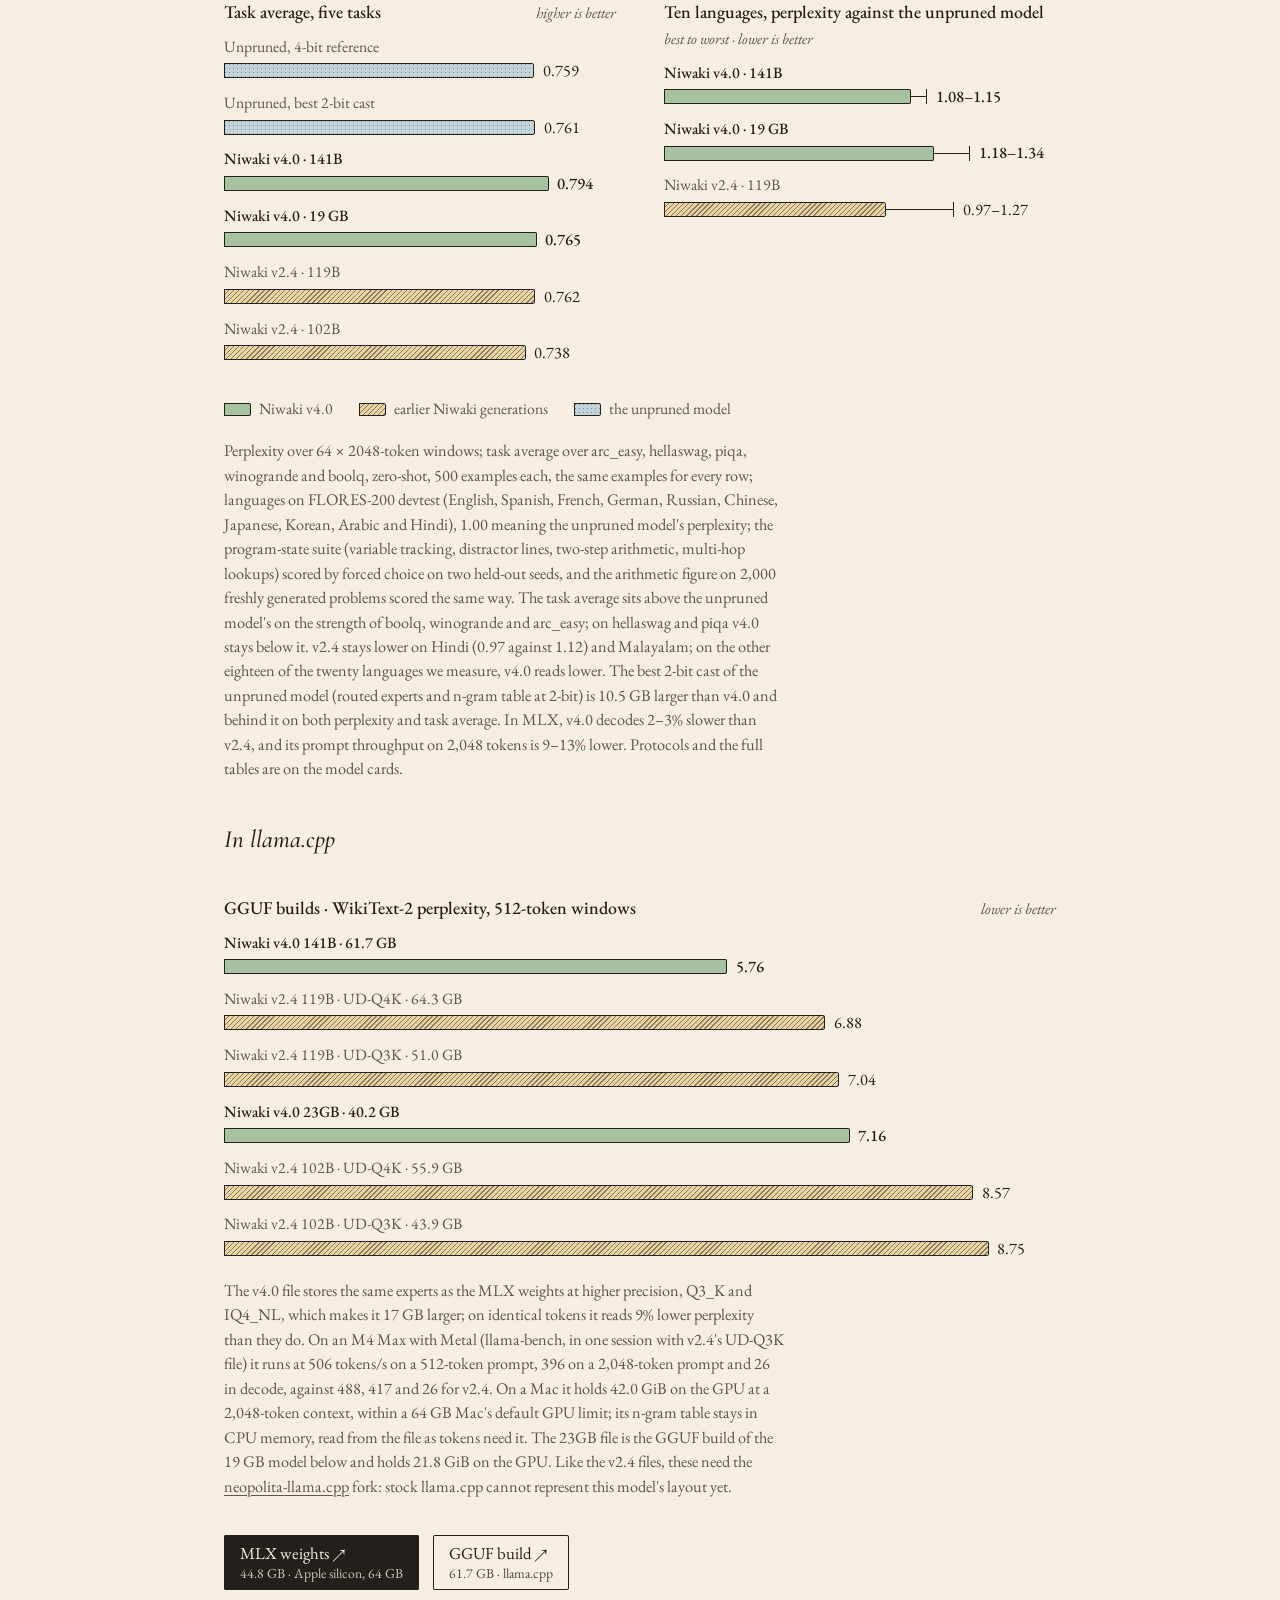
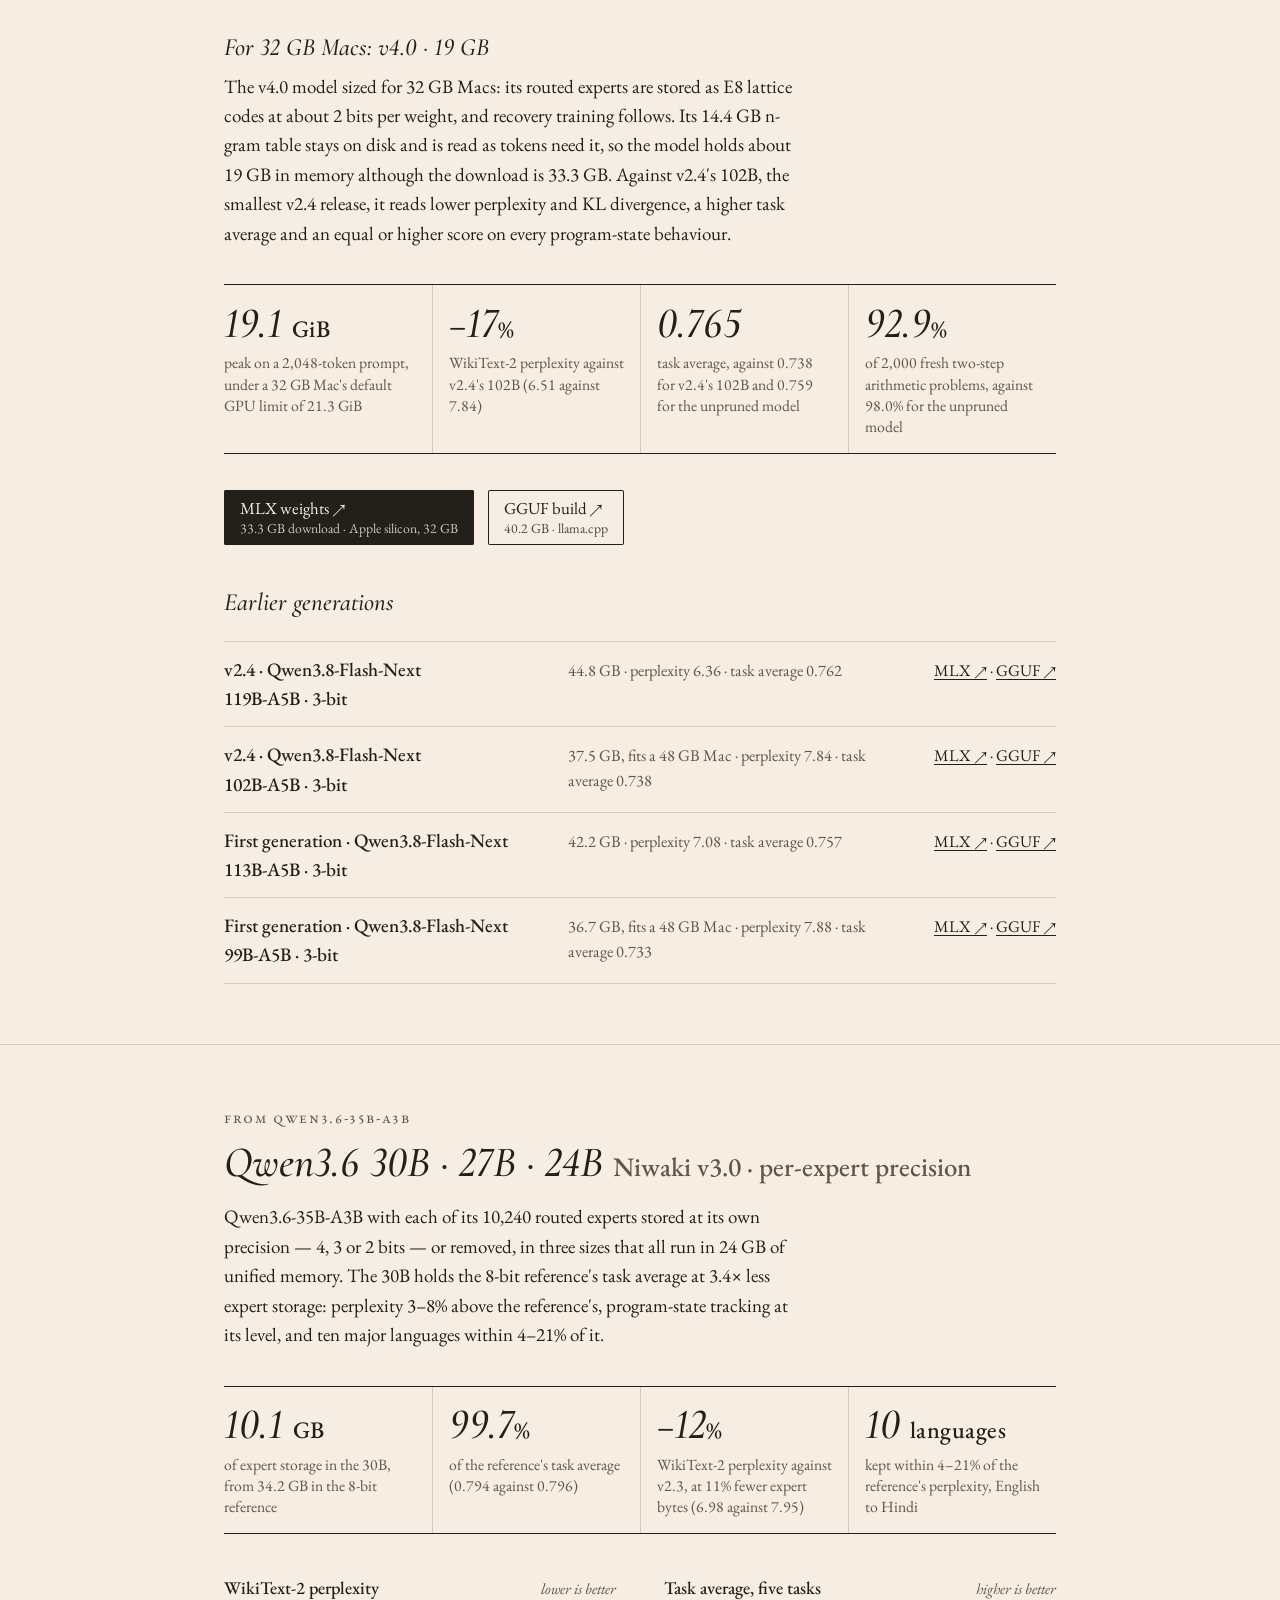
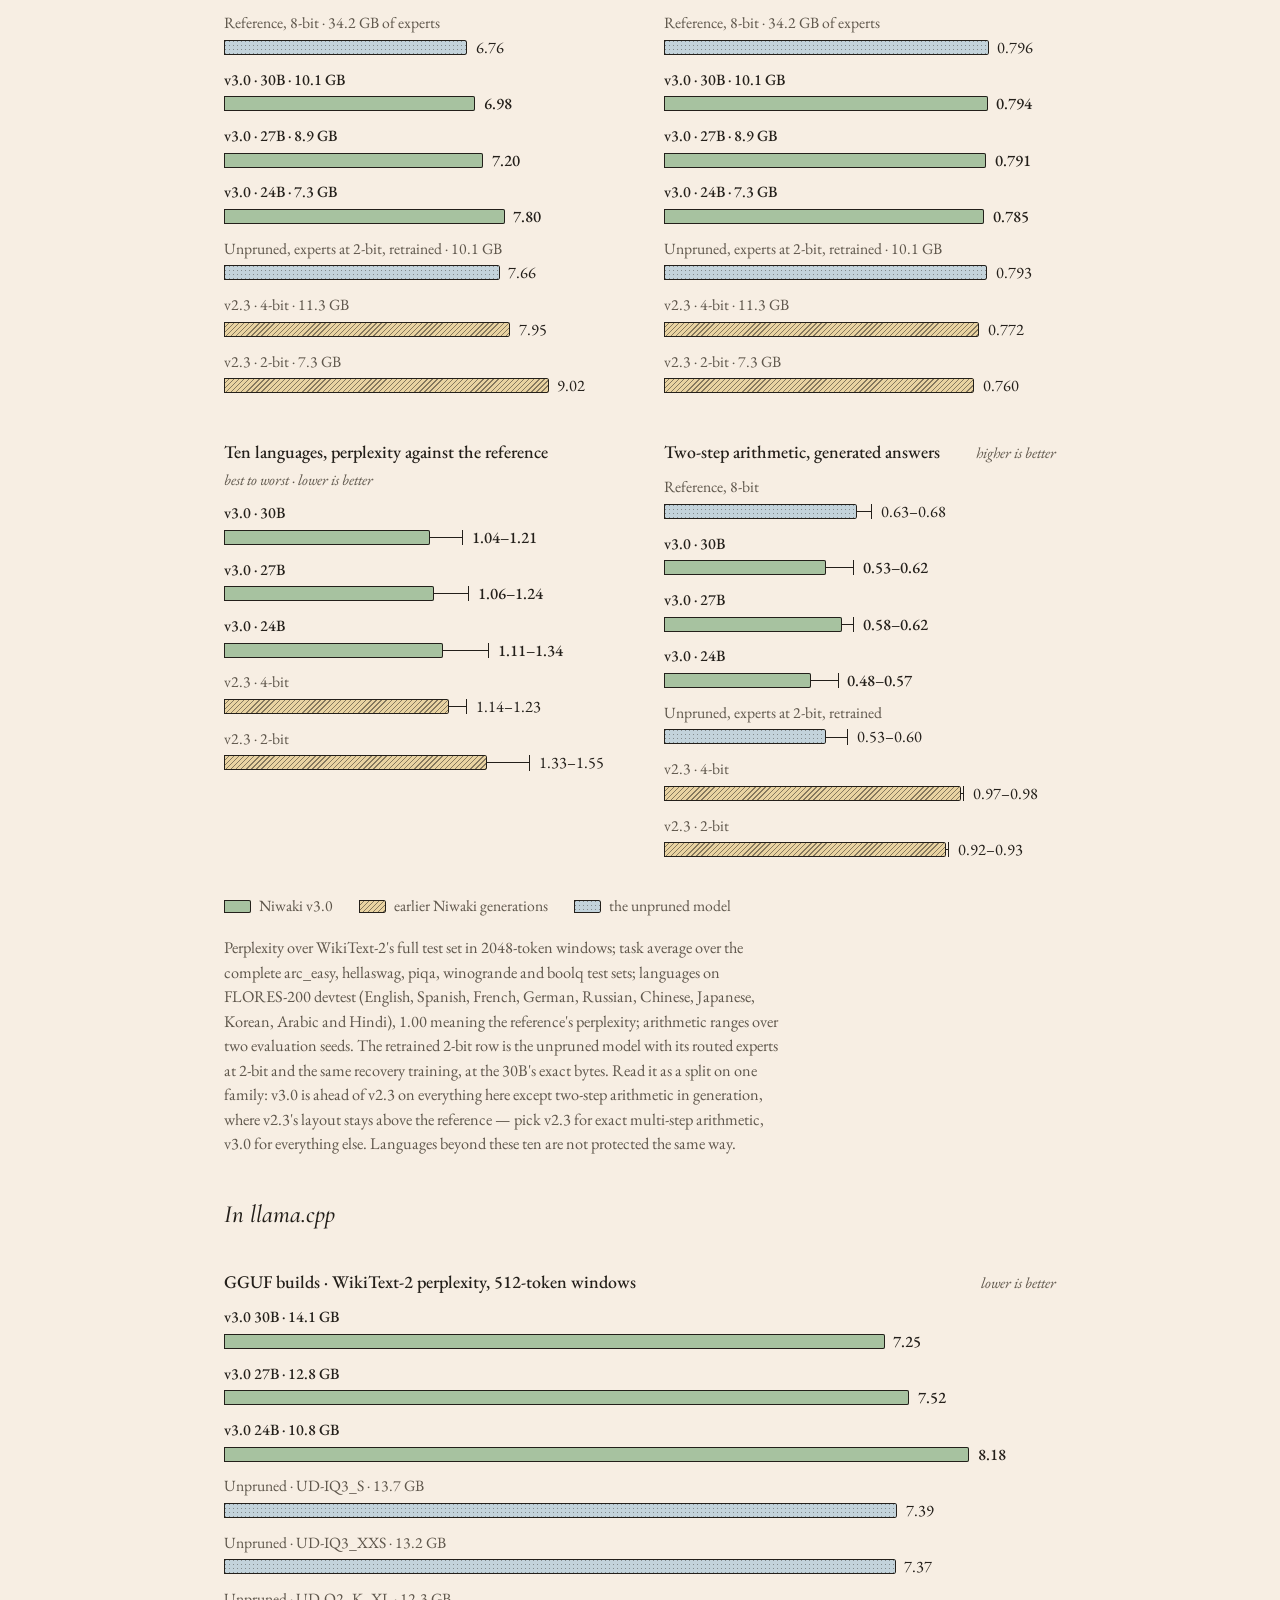
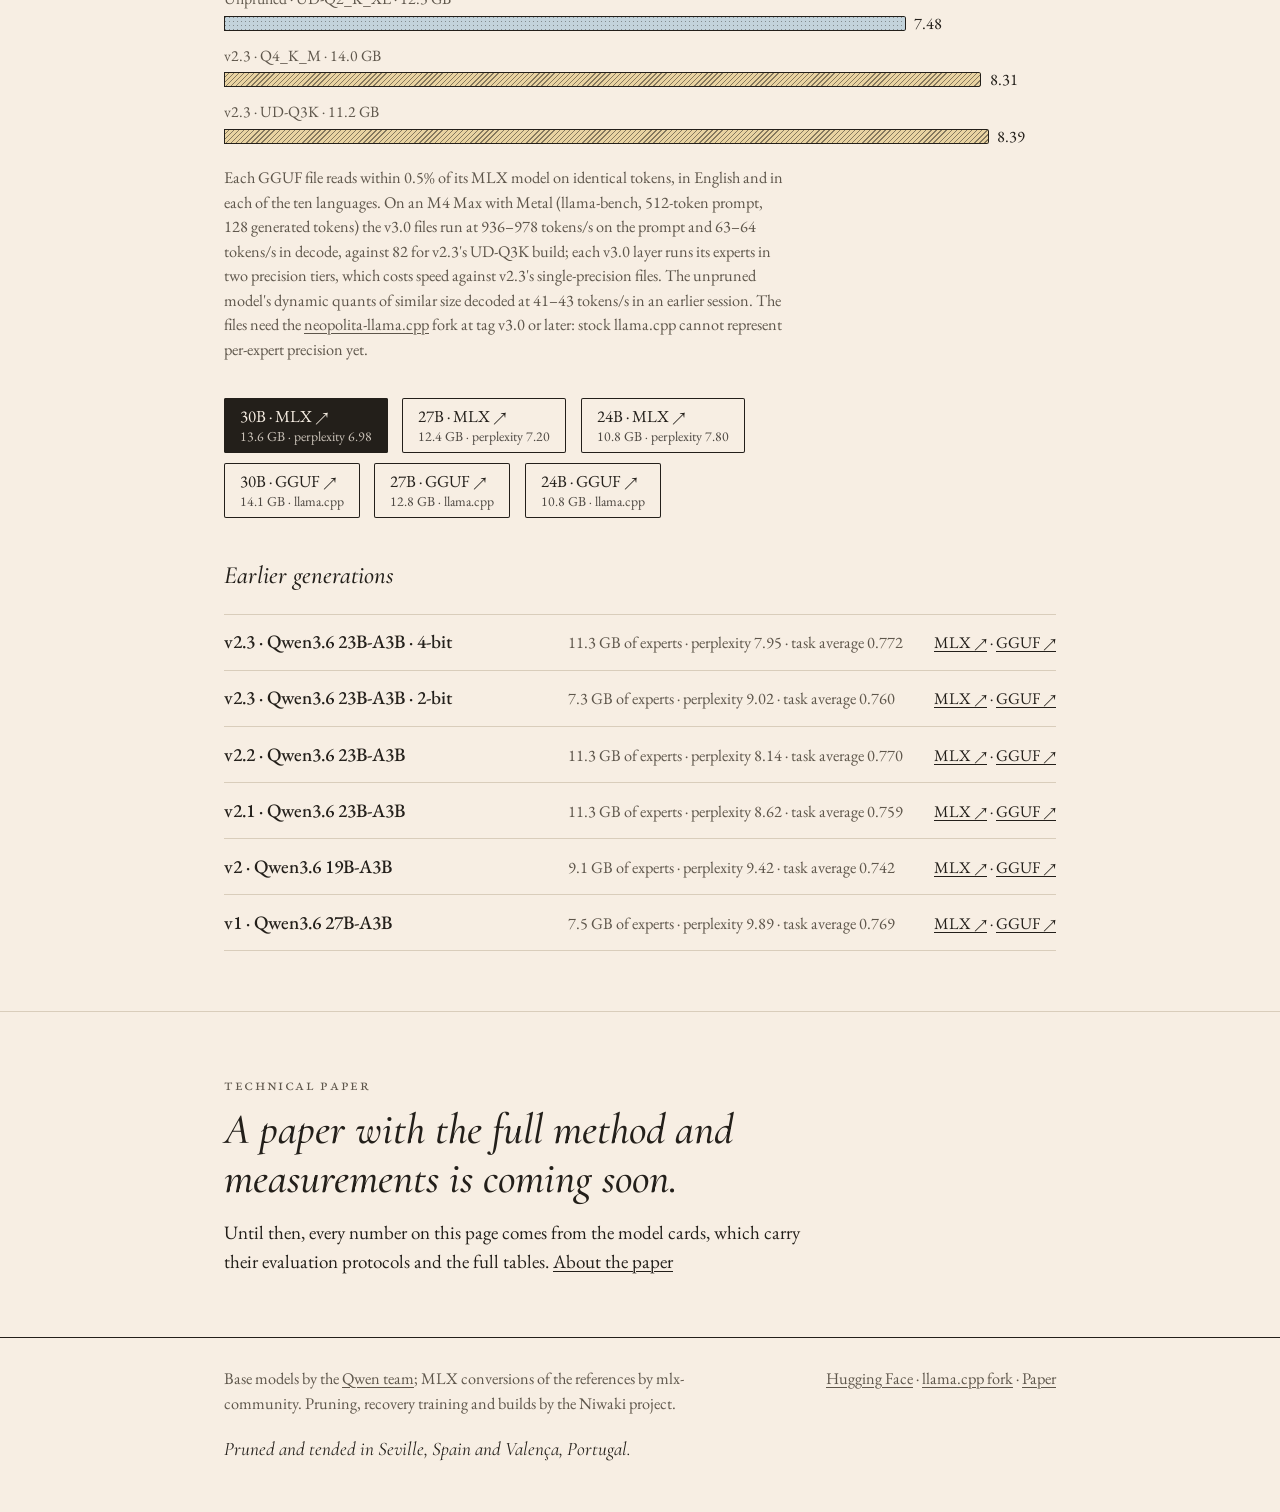
==== commit 3426d2de: "Niwaki v4.0 <=32GB" ====
--- a/index.html
+++ b/index.html
@@ -4,11 +4,11 @@
   <meta charset="utf-8">
   <meta name="viewport" content="width=device-width, initial-scale=1">
   <title>Niwaki · Model pruning</title>
-  <meta name="description" content="Niwaki prunes Mixture-of-Experts language models and releases them as MLX and GGUF weights. Latest: Qwen3.8-Flash-Next v4.0, 141B parameters in 44.8 GB with lattice-coded experts, for 64 GB Macs.">
+  <meta name="description" content="Niwaki prunes Mixture-of-Experts language models and releases them as MLX and GGUF weights. Latest: Qwen3.8-Flash-Next v4.0, 141B parameters in 44.8 GB with lattice-coded experts for 64 GB Macs, and a 19 GB build for 32 GB Macs.">
   <link rel="canonical" href="https://niwakiai.com/">
   <meta property="og:type" content="website">
   <meta property="og:title" content="Niwaki · Model pruning">
-  <meta property="og:description" content="Pruned Mixture-of-Experts language models, released as MLX and GGUF weights. Latest: Qwen3.8-Flash-Next v4.0 at 141B parameters and 44.8 GB on disk, with perplexity 10% below v2.4's at the same size.">
+  <meta property="og:description" content="Pruned Mixture-of-Experts language models, released as MLX and GGUF weights. Latest: Qwen3.8-Flash-Next v4.0 at 141B parameters and 44.8 GB on disk, with perplexity 10% below v2.4's at the same size, and a 19 GB build of it for 32 GB Macs.">
   <meta property="og:url" content="https://niwakiai.com/">
   <meta property="og:image" content="https://niwakiai.com/assets/og.jpg">
   <meta name="twitter:card" content="summary_large_image">
@@ -74,8 +74,9 @@
             <li class="open" style="--v:111.5;--i:0"><span class="name">Unpruned, 4-bit reference</span><span class="track"><span class="bar"></span><span class="val">111.5</span></span></li>
             <li class="open" style="--v:55.3;--i:1"><span class="name">Unpruned, best 2-bit cast</span><span class="track"><span class="bar"></span><span class="val">55.3</span></span></li>
             <li class="solid" style="--v:44.8;--i:2"><span class="name">Niwaki v4.0 · 141B</span><span class="track"><span class="bar"></span><span class="val">44.8</span></span></li>
-            <li class="hatch" style="--v:44.8;--i:3"><span class="name">Niwaki v2.4 · 119B</span><span class="track"><span class="bar"></span><span class="val">44.8</span></span></li>
-            <li class="hatch" style="--v:37.5;--i:4"><span class="name">Niwaki v2.4 · 102B</span><span class="track"><span class="bar"></span><span class="val">37.5</span></span></li>
+            <li class="solid" style="--v:33.3;--i:3"><span class="name">Niwaki v4.0 · 19 GB</span><span class="track"><span class="bar"></span><span class="val">33.3</span></span></li>
+            <li class="hatch" style="--v:44.8;--i:4"><span class="name">Niwaki v2.4 · 119B</span><span class="track"><span class="bar"></span><span class="val">44.8</span></span></li>
+            <li class="hatch" style="--v:37.5;--i:5"><span class="name">Niwaki v2.4 · 102B</span><span class="track"><span class="bar"></span><span class="val">37.5</span></span></li>
           </ol>
         </figure>
 
@@ -85,8 +86,9 @@
             <li class="open" style="--v:5.06;--i:0"><span class="name">Unpruned, 4-bit reference</span><span class="track"><span class="bar"></span><span class="val">5.06</span></span></li>
             <li class="open" style="--v:6.35;--i:1"><span class="name">Unpruned, best 2-bit cast</span><span class="track"><span class="bar"></span><span class="val">6.35</span></span></li>
             <li class="solid" style="--v:5.70;--i:2"><span class="name">Niwaki v4.0 · 141B</span><span class="track"><span class="bar"></span><span class="val">5.70</span></span></li>
-            <li class="hatch" style="--v:6.36;--i:3"><span class="name">Niwaki v2.4 · 119B</span><span class="track"><span class="bar"></span><span class="val">6.36</span></span></li>
-            <li class="hatch" style="--v:7.84;--i:4"><span class="name">Niwaki v2.4 · 102B</span><span class="track"><span class="bar"></span><span class="val">7.84</span></span></li>
+            <li class="solid" style="--v:6.51;--i:3"><span class="name">Niwaki v4.0 · 19 GB</span><span class="track"><span class="bar"></span><span class="val">6.51</span></span></li>
+            <li class="hatch" style="--v:6.36;--i:4"><span class="name">Niwaki v2.4 · 119B</span><span class="track"><span class="bar"></span><span class="val">6.36</span></span></li>
+            <li class="hatch" style="--v:7.84;--i:5"><span class="name">Niwaki v2.4 · 102B</span><span class="track"><span class="bar"></span><span class="val">7.84</span></span></li>
           </ol>
         </figure>
 
@@ -96,16 +98,18 @@
             <li class="open" style="--v:0.759;--i:0"><span class="name">Unpruned, 4-bit reference</span><span class="track"><span class="bar"></span><span class="val">0.759</span></span></li>
             <li class="open" style="--v:0.761;--i:1"><span class="name">Unpruned, best 2-bit cast</span><span class="track"><span class="bar"></span><span class="val">0.761</span></span></li>
             <li class="solid" style="--v:0.794;--i:2"><span class="name">Niwaki v4.0 · 141B</span><span class="track"><span class="bar"></span><span class="val">0.794</span></span></li>
-            <li class="hatch" style="--v:0.762;--i:3"><span class="name">Niwaki v2.4 · 119B</span><span class="track"><span class="bar"></span><span class="val">0.762</span></span></li>
-            <li class="hatch" style="--v:0.738;--i:4"><span class="name">Niwaki v2.4 · 102B</span><span class="track"><span class="bar"></span><span class="val">0.738</span></span></li>
+            <li class="solid" style="--v:0.765;--i:3"><span class="name">Niwaki v4.0 · 19 GB</span><span class="track"><span class="bar"></span><span class="val">0.765</span></span></li>
+            <li class="hatch" style="--v:0.762;--i:4"><span class="name">Niwaki v2.4 · 119B</span><span class="track"><span class="bar"></span><span class="val">0.762</span></span></li>
+            <li class="hatch" style="--v:0.738;--i:5"><span class="name">Niwaki v2.4 · 102B</span><span class="track"><span class="bar"></span><span class="val">0.738</span></span></li>
           </ol>
         </figure>
 
         <figure class="chart">
           <figcaption><b>Ten languages, perplexity against the unpruned model</b><i>best to worst · lower is better</i></figcaption>
-          <ol class="bars" style="--max:1.27">
+          <ol class="bars" style="--max:1.34">
             <li class="solid range" style="--v:1.08;--v2:1.15;--i:0"><span class="name">Niwaki v4.0 · 141B</span><span class="track"><span class="bar"></span><span class="whisker"></span><span class="val">1.08–1.15</span></span></li>
-            <li class="hatch range" style="--v:0.97;--v2:1.27;--i:1"><span class="name">Niwaki v2.4 · 119B</span><span class="track"><span class="bar"></span><span class="whisker"></span><span class="val">0.97–1.27</span></span></li>
+            <li class="solid range" style="--v:1.18;--v2:1.34;--i:1"><span class="name">Niwaki v4.0 · 19 GB</span><span class="track"><span class="bar"></span><span class="whisker"></span><span class="val">1.18–1.34</span></span></li>
+            <li class="hatch range" style="--v:0.97;--v2:1.27;--i:2"><span class="name">Niwaki v2.4 · 119B</span><span class="track"><span class="bar"></span><span class="whisker"></span><span class="val">0.97–1.27</span></span></li>
           </ol>
         </figure>
       </div>
@@ -126,31 +130,32 @@
             <li class="solid" style="--v:5.76;--i:0"><span class="name">Niwaki v4.0 141B · 61.7 GB</span><span class="track"><span class="bar"></span><span class="val">5.76</span></span></li>
             <li class="hatch" style="--v:6.88;--i:1"><span class="name">Niwaki v2.4 119B · UD-Q4K · 64.3 GB</span><span class="track"><span class="bar"></span><span class="val">6.88</span></span></li>
             <li class="hatch" style="--v:7.04;--i:2"><span class="name">Niwaki v2.4 119B · UD-Q3K · 51.0 GB</span><span class="track"><span class="bar"></span><span class="val">7.04</span></span></li>
-            <li class="hatch" style="--v:8.57;--i:3"><span class="name">Niwaki v2.4 102B · UD-Q4K · 55.9 GB</span><span class="track"><span class="bar"></span><span class="val">8.57</span></span></li>
-            <li class="hatch" style="--v:8.75;--i:4"><span class="name">Niwaki v2.4 102B · UD-Q3K · 43.9 GB</span><span class="track"><span class="bar"></span><span class="val">8.75</span></span></li>
+            <li class="solid" style="--v:7.16;--i:3"><span class="name">Niwaki v4.0 23GB · 40.2 GB</span><span class="track"><span class="bar"></span><span class="val">7.16</span></span></li>
+            <li class="hatch" style="--v:8.57;--i:4"><span class="name">Niwaki v2.4 102B · UD-Q4K · 55.9 GB</span><span class="track"><span class="bar"></span><span class="val">8.57</span></span></li>
+            <li class="hatch" style="--v:8.75;--i:5"><span class="name">Niwaki v2.4 102B · UD-Q3K · 43.9 GB</span><span class="track"><span class="bar"></span><span class="val">8.75</span></span></li>
           </ol>
         </figure>
       </div>
-      <p class="note">The v4.0 file stores the same experts as the MLX weights at higher precision, Q3_K and IQ4_NL, which makes it 17&nbsp;GB larger; on identical tokens it reads 9% lower perplexity than they do. On an M4 Max with Metal (llama-bench, in one session with v2.4's UD-Q3K file) it runs at 506 tokens/s on a 512-token prompt, 396 on a 2,048-token prompt and 26 in decode, against 488, 417 and 26 for v2.4. Its weights take 57.5&nbsp;GiB once loaded, so on a 64&nbsp;GB Mac use the MLX weights. Like the v2.4 files, it needs the <a href="https://github.com/Neopolita/neopolita-llama.cpp">neopolita-llama.cpp</a> fork: stock llama.cpp cannot represent this model's layout yet.</p>
+      <p class="note">The v4.0 file stores the same experts as the MLX weights at higher precision, Q3_K and IQ4_NL, which makes it 17&nbsp;GB larger; on identical tokens it reads 9% lower perplexity than they do. On an M4 Max with Metal (llama-bench, in one session with v2.4's UD-Q3K file) it runs at 506 tokens/s on a 512-token prompt, 396 on a 2,048-token prompt and 26 in decode, against 488, 417 and 26 for v2.4. On a Mac it holds 42.0&nbsp;GiB on the GPU at a 2,048-token context, within a 64&nbsp;GB Mac's default GPU limit; its n-gram table stays in CPU memory, read from the file as tokens need it. The 23GB file is the GGUF build of the 19&nbsp;GB model below and holds 21.8&nbsp;GiB on the GPU. Like the v2.4 files, these need the <a href="https://github.com/Neopolita/neopolita-llama.cpp">neopolita-llama.cpp</a> fork: stock llama.cpp cannot represent this model's layout yet.</p>
 
       <ul class="get">
         <li><a class="primary" href="https://huggingface.co/neopolita/Niwaki-Qwen3.8-Flash-Next-141B-A6B-v4.0-mlx">MLX weights ↗<small>44.8 GB · Apple silicon, 64 GB</small></a></li>
         <li><a href="https://huggingface.co/neopolita/Niwaki-Qwen3.8-Flash-Next-141B-A6B-v4.0-gguf">GGUF build ↗<small>61.7 GB · llama.cpp</small></a></li>
       </ul>
 
-      <h3 id="flash-next-102b">For 48 GB Macs: <span class="nb">v2.4 · 102B-A5B</span></h3>
-      <p class="summary">Niwaki v2.4 at the first-generation 99B's size: 37.5&nbsp;GB on disk. Perplexity and task average match that model; what changes is function. The variable tracking the 99B lost is back at the unpruned model's level — 0.96 past distractor lines, from 0.68 — and two-step arithmetic sits at 0.87 against the unpruned model's 0.91.</p>
+      <h3 id="flash-next-19gb">For 32 GB Macs: <span class="nb">v4.0 · 19 GB</span></h3>
+      <p class="summary">The v4.0 model sized for 32&nbsp;GB Macs: its routed experts are stored as E8 lattice codes at about 2 bits per weight, and recovery training follows. Its 14.4&nbsp;GB n-gram table stays on disk and is read as tokens need it, so the model holds about 19&nbsp;GB in memory although the download is 33.3&nbsp;GB. Against v2.4's 102B, the smallest v2.4 release, it reads lower perplexity and KL divergence, a higher task average and an equal or higher score on every program-state behaviour.</p>
 
       <ul class="figures">
-        <li><span class="n">37.5 <small>GB</small></span><span class="c">on disk, from 111.5 GB for the 4-bit reference</span></li>
-        <li><span class="n">102B <small>/ 5.3B</small></span><span class="c">total / active parameters, from ~177B / ~6.7B</span></li>
-        <li><span class="n">97<small>%</small></span><span class="c">of the unpruned model's task average (0.738 against 0.759)</span></li>
-        <li><span class="n">−15 <small>/</small> +7</span><span class="c">program-state items lost / gained against the unpruned model, of 1,928</span></li>
+        <li><span class="n">19.1 <small>GiB</small></span><span class="c">peak on a 2,048-token prompt, under a 32&nbsp;GB Mac's default GPU limit of 21.3&nbsp;GiB</span></li>
+        <li><span class="n">−17<small>%</small></span><span class="c">WikiText-2 perplexity against v2.4's 102B (6.51 against 7.84)</span></li>
+        <li><span class="n">0.765</span><span class="c">task average, against 0.738 for v2.4's 102B and 0.759 for the unpruned model</span></li>
+        <li><span class="n">92.9<small>%</small></span><span class="c">of 2,000 fresh two-step arithmetic problems, against 98.0% for the unpruned model</span></li>
       </ul>
 
       <ul class="get">
-        <li><a class="primary" href="https://huggingface.co/neopolita/Qwen3.8-Flash-Next-102B-A5B-Niwaki-v2.4-3bit-mlx">MLX weights ↗<small>37.5 GB · Apple silicon, 48 GB</small></a></li>
-        <li><a href="https://huggingface.co/neopolita/Qwen3.8-Flash-Next-102B-A5B-Niwaki-v2.4-3bit-gguf">GGUF builds ↗<small>43.9 GB and 55.9 GB · llama.cpp</small></a></li>
+        <li><a class="primary" href="https://huggingface.co/neopolita/Niwaki-Flash-Next-19GB-v4.0-mlx">MLX weights ↗<small>33.3 GB download · Apple silicon, 32 GB</small></a></li>
+        <li><a href="https://huggingface.co/neopolita/Niwaki-Flash-Next-23GB-v4.0-gguf">GGUF build ↗<small>40.2 GB · llama.cpp</small></a></li>
       </ul>
 
       <h3>Earlier generations</h3>
@@ -159,6 +164,11 @@
           <span class="what">v2.4 · <span class="nb">Qwen3.8-Flash-Next</span> <span class="nb">119B-A5B · 3-bit</span></span>
           <span class="nums">44.8 GB · perplexity 6.36 · task average 0.762</span>
           <span class="links"><a href="https://huggingface.co/neopolita/Qwen3.8-Flash-Next-119B-A5B-Niwaki-v2.4-3bit-mlx">MLX ↗</a> · <a href="https://huggingface.co/neopolita/Qwen3.8-Flash-Next-119B-A5B-Niwaki-v2.4-3bit-gguf">GGUF ↗</a></span>
+        </li>
+        <li>
+          <span class="what">v2.4 · <span class="nb">Qwen3.8-Flash-Next</span> <span class="nb">102B-A5B · 3-bit</span></span>
+          <span class="nums">37.5 GB, fits a 48 GB Mac · perplexity 7.84 · task average 0.738</span>
+          <span class="links"><a href="https://huggingface.co/neopolita/Qwen3.8-Flash-Next-102B-A5B-Niwaki-v2.4-3bit-mlx">MLX ↗</a> · <a href="https://huggingface.co/neopolita/Qwen3.8-Flash-Next-102B-A5B-Niwaki-v2.4-3bit-gguf">GGUF ↗</a></span>
         </li>
         <li>
           <span class="what">First generation · <span class="nb">Qwen3.8-Flash-Next</span> <span class="nb">113B-A5B · 3-bit</span></span>
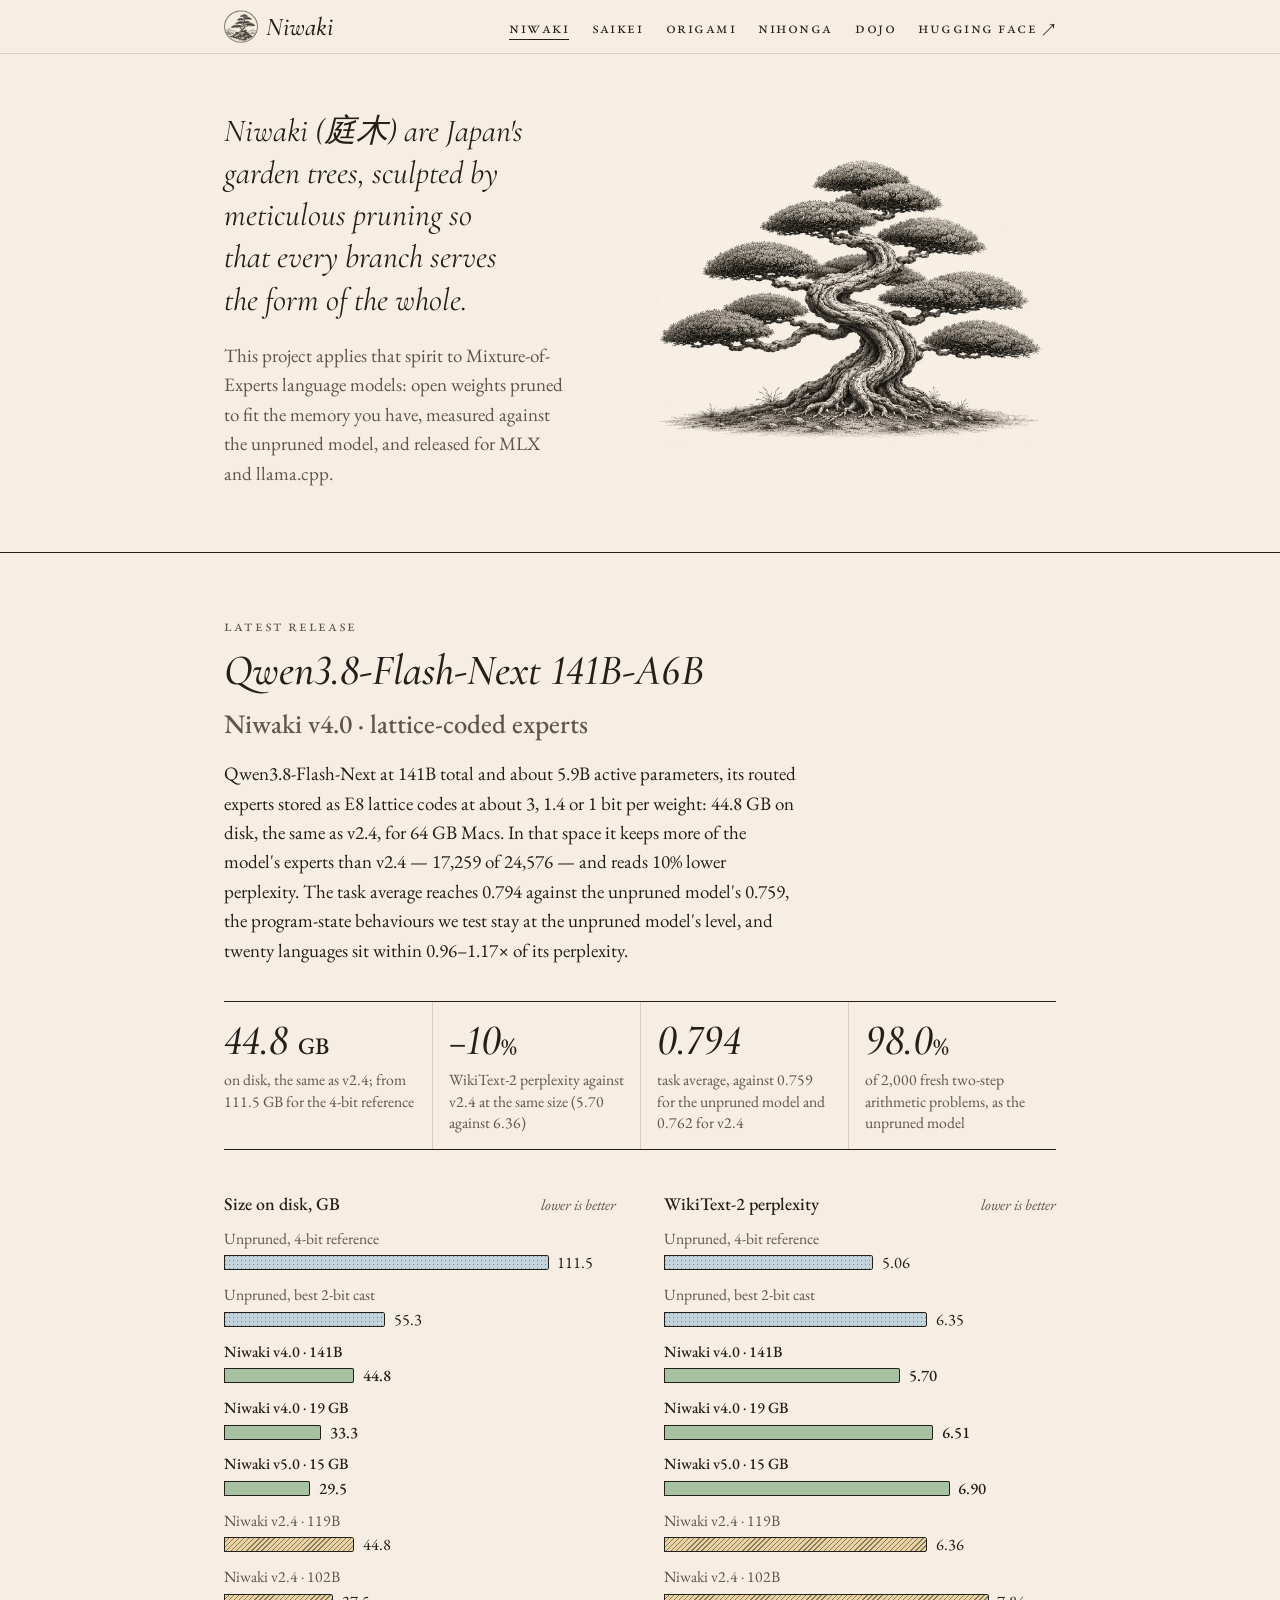
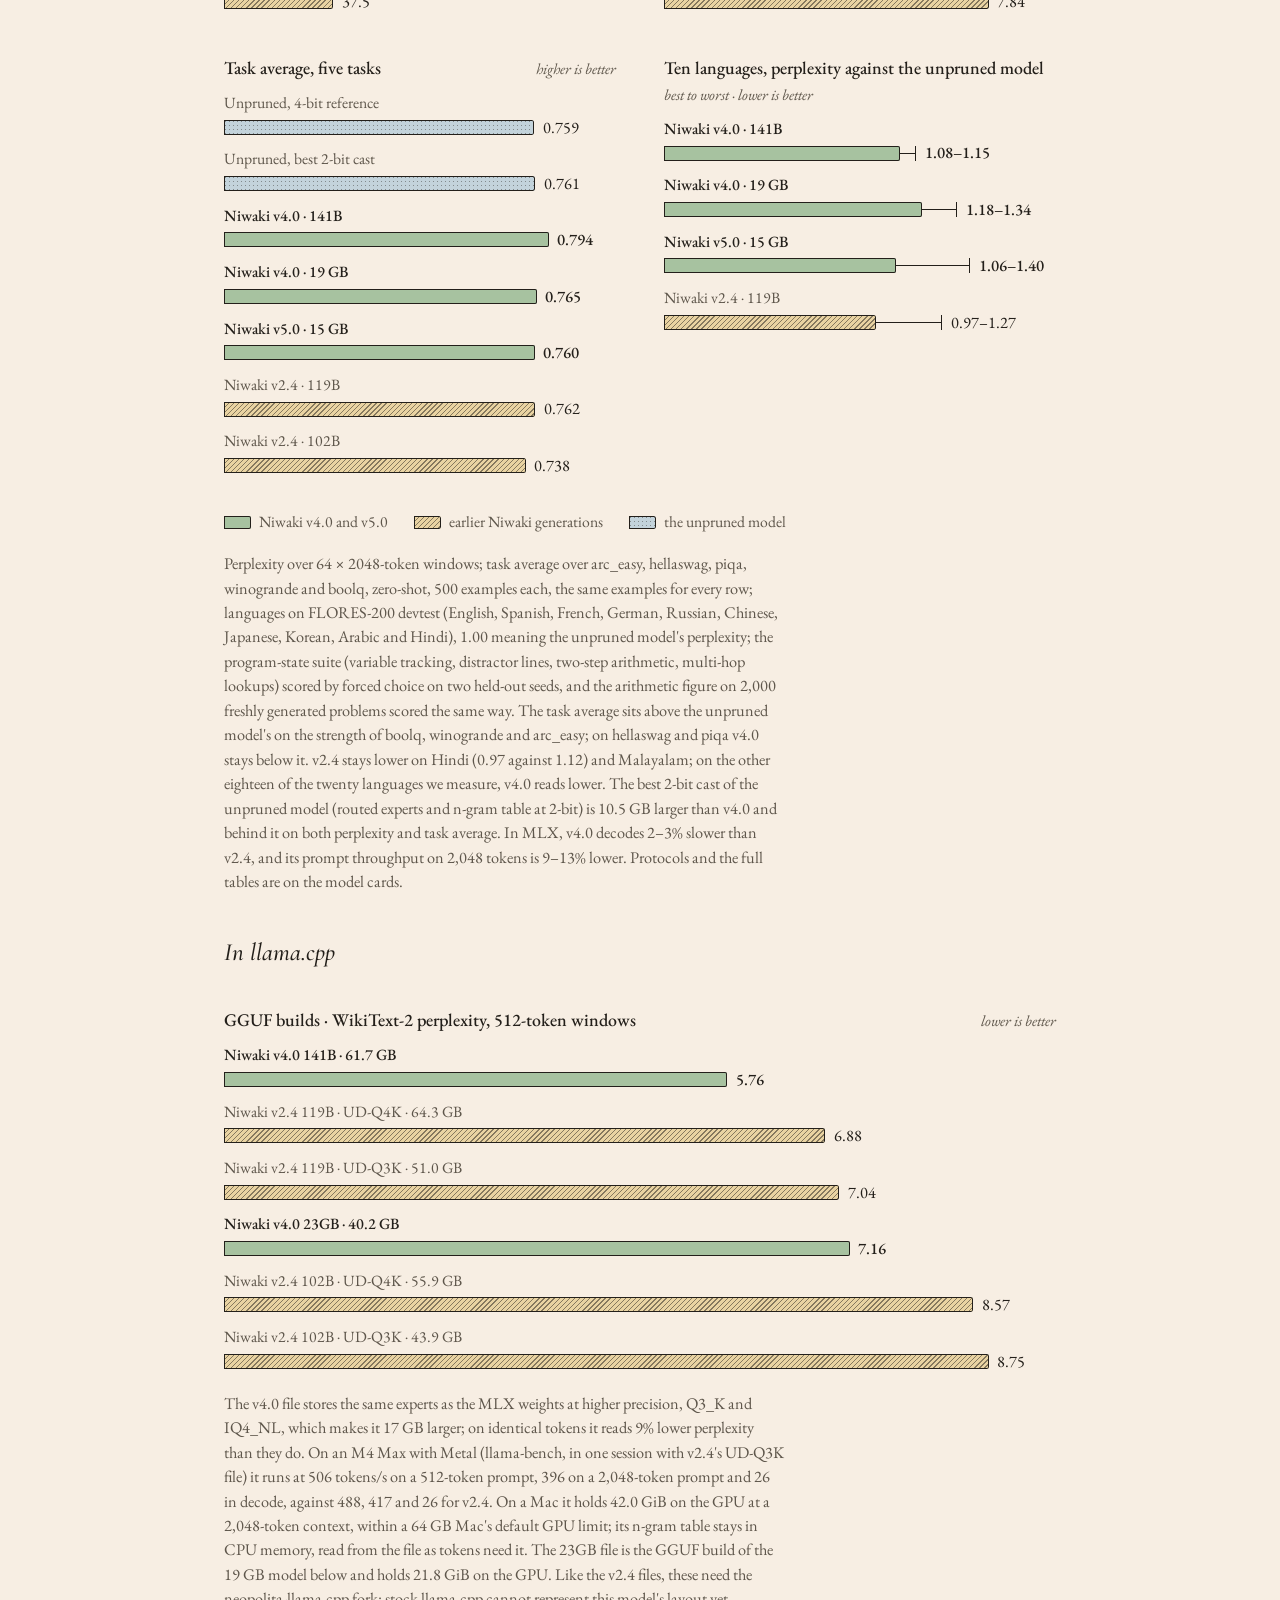
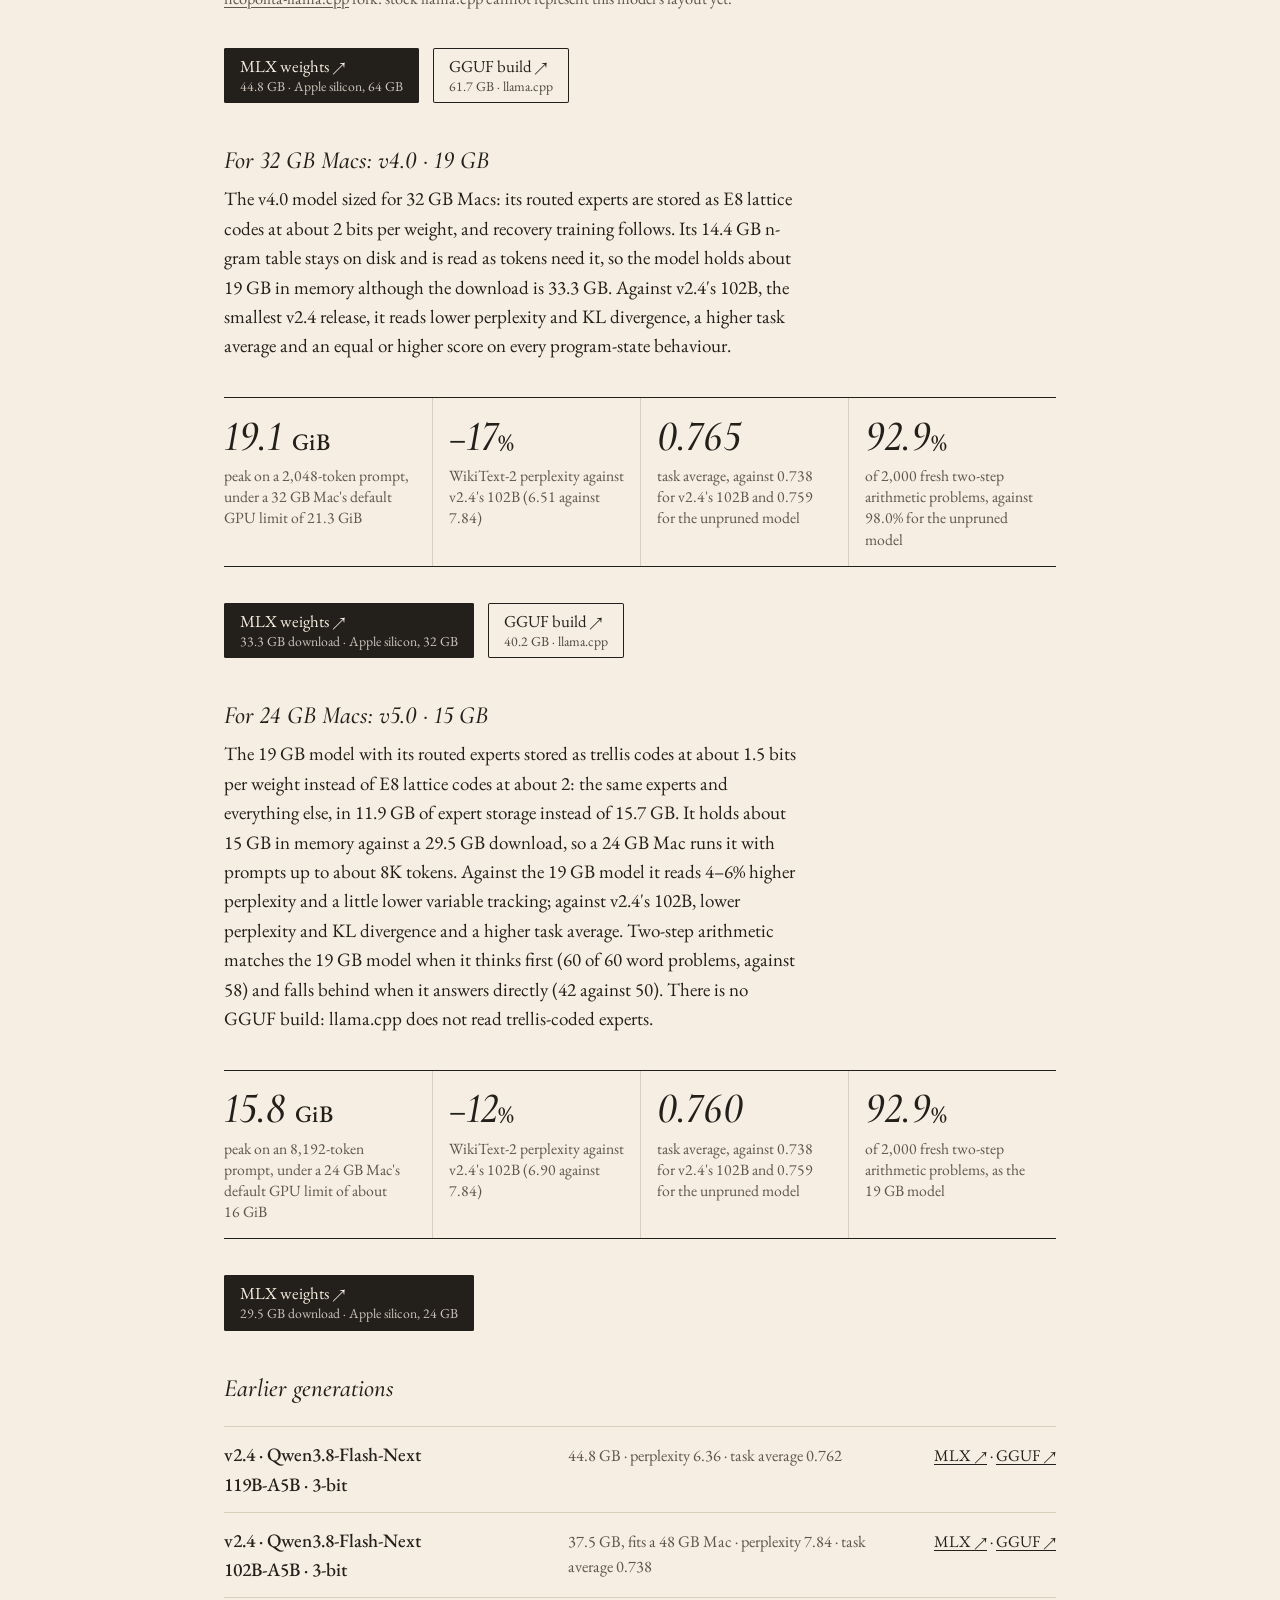
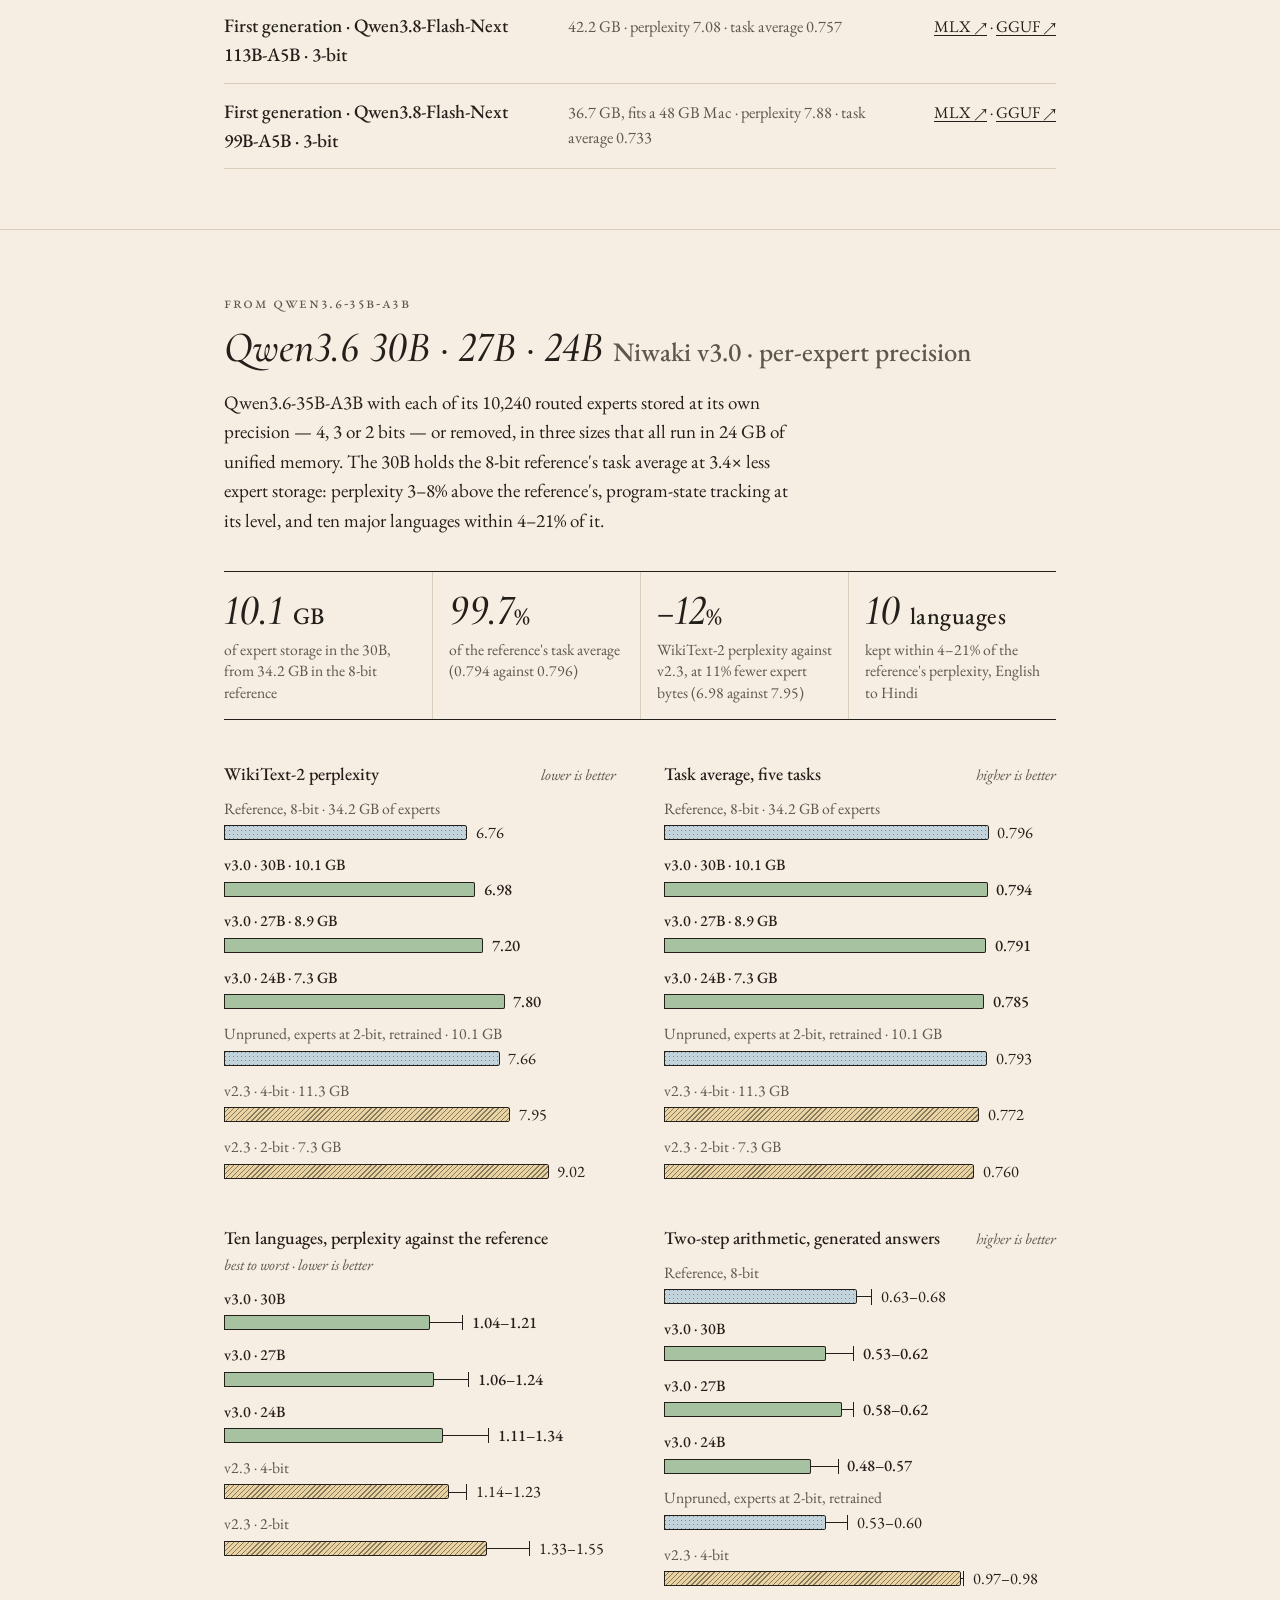
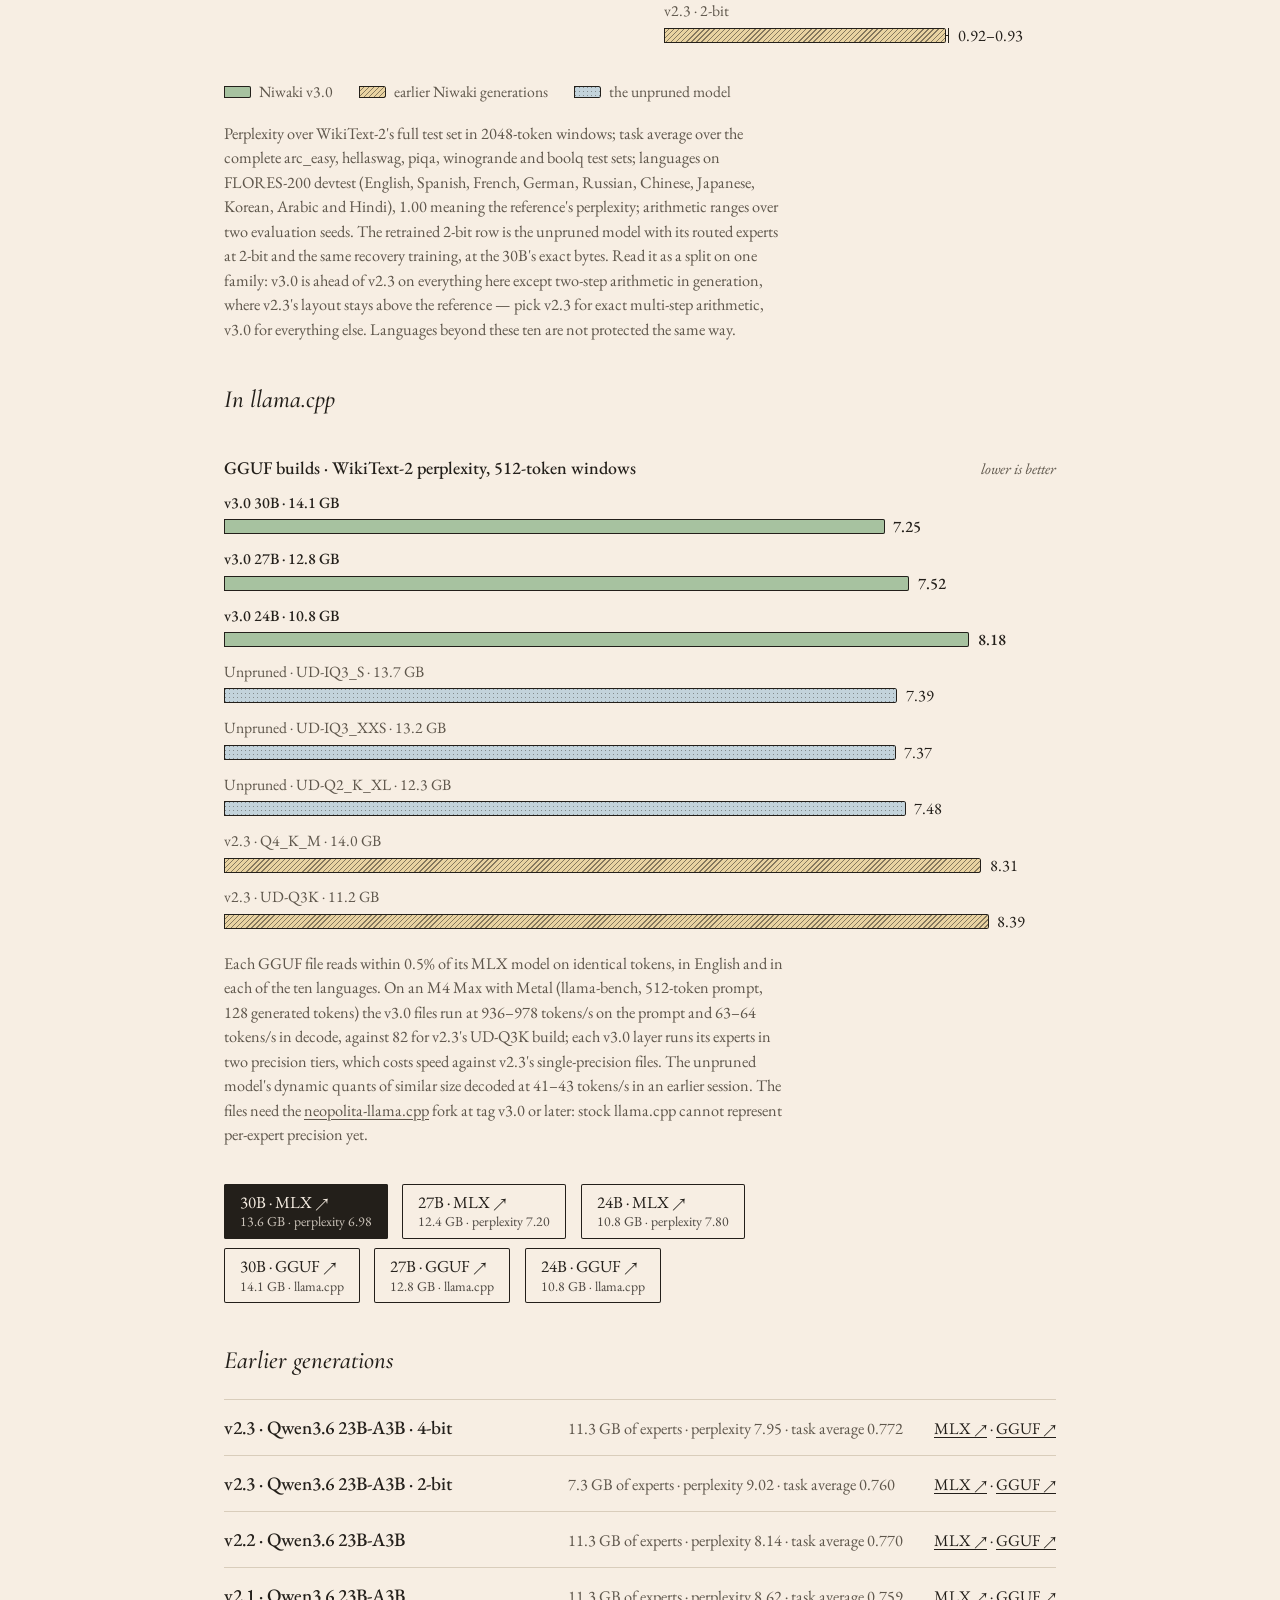
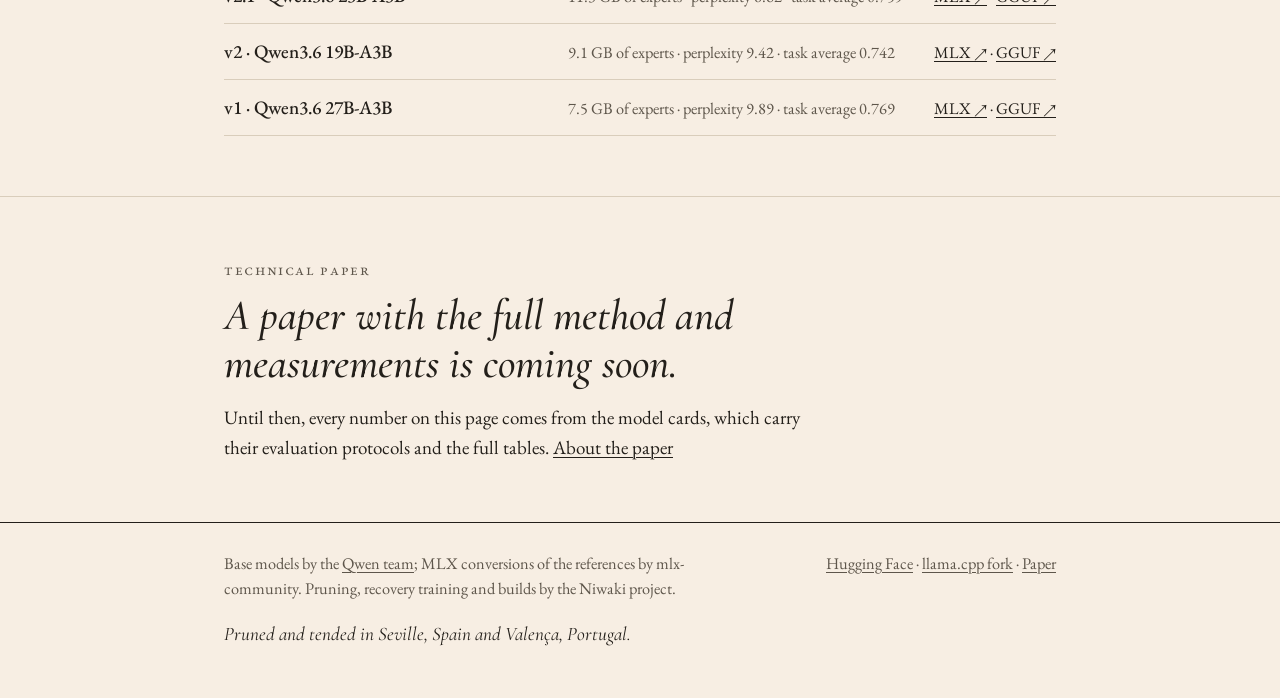
==== commit 57ce7e46: "Niwaki v5.0" ====
--- a/index.html
+++ b/index.html
@@ -4,11 +4,11 @@
   <meta charset="utf-8">
   <meta name="viewport" content="width=device-width, initial-scale=1">
   <title>Niwaki · Model pruning</title>
-  <meta name="description" content="Niwaki prunes Mixture-of-Experts language models and releases them as MLX and GGUF weights. Latest: Qwen3.8-Flash-Next v4.0, 141B parameters in 44.8 GB with lattice-coded experts for 64 GB Macs, and a 19 GB build for 32 GB Macs.">
+  <meta name="description" content="Niwaki prunes Mixture-of-Experts language models and releases them as MLX and GGUF weights. Latest: Qwen3.8-Flash-Next v4.0, 141B parameters in 44.8 GB with lattice-coded experts for 64 GB Macs, a 19 GB build for 32 GB Macs and a 15 GB v5.0 build for 24 GB Macs.">
   <link rel="canonical" href="https://niwakiai.com/">
   <meta property="og:type" content="website">
   <meta property="og:title" content="Niwaki · Model pruning">
-  <meta property="og:description" content="Pruned Mixture-of-Experts language models, released as MLX and GGUF weights. Latest: Qwen3.8-Flash-Next v4.0 at 141B parameters and 44.8 GB on disk, with perplexity 10% below v2.4's at the same size, and a 19 GB build of it for 32 GB Macs.">
+  <meta property="og:description" content="Pruned Mixture-of-Experts language models, released as MLX and GGUF weights. Latest: Qwen3.8-Flash-Next v4.0 at 141B parameters and 44.8 GB on disk, with perplexity 10% below v2.4's at the same size, and 19 GB and 15 GB builds of it for 32 GB and 24 GB Macs.">
   <meta property="og:url" content="https://niwakiai.com/">
   <meta property="og:image" content="https://niwakiai.com/assets/og.jpg">
   <meta name="twitter:card" content="summary_large_image">
@@ -75,8 +75,9 @@
             <li class="open" style="--v:55.3;--i:1"><span class="name">Unpruned, best 2-bit cast</span><span class="track"><span class="bar"></span><span class="val">55.3</span></span></li>
             <li class="solid" style="--v:44.8;--i:2"><span class="name">Niwaki v4.0 · 141B</span><span class="track"><span class="bar"></span><span class="val">44.8</span></span></li>
             <li class="solid" style="--v:33.3;--i:3"><span class="name">Niwaki v4.0 · 19 GB</span><span class="track"><span class="bar"></span><span class="val">33.3</span></span></li>
-            <li class="hatch" style="--v:44.8;--i:4"><span class="name">Niwaki v2.4 · 119B</span><span class="track"><span class="bar"></span><span class="val">44.8</span></span></li>
-            <li class="hatch" style="--v:37.5;--i:5"><span class="name">Niwaki v2.4 · 102B</span><span class="track"><span class="bar"></span><span class="val">37.5</span></span></li>
+            <li class="solid" style="--v:29.5;--i:4"><span class="name">Niwaki v5.0 · 15 GB</span><span class="track"><span class="bar"></span><span class="val">29.5</span></span></li>
+            <li class="hatch" style="--v:44.8;--i:5"><span class="name">Niwaki v2.4 · 119B</span><span class="track"><span class="bar"></span><span class="val">44.8</span></span></li>
+            <li class="hatch" style="--v:37.5;--i:6"><span class="name">Niwaki v2.4 · 102B</span><span class="track"><span class="bar"></span><span class="val">37.5</span></span></li>
           </ol>
         </figure>
 
@@ -87,8 +88,9 @@
             <li class="open" style="--v:6.35;--i:1"><span class="name">Unpruned, best 2-bit cast</span><span class="track"><span class="bar"></span><span class="val">6.35</span></span></li>
             <li class="solid" style="--v:5.70;--i:2"><span class="name">Niwaki v4.0 · 141B</span><span class="track"><span class="bar"></span><span class="val">5.70</span></span></li>
             <li class="solid" style="--v:6.51;--i:3"><span class="name">Niwaki v4.0 · 19 GB</span><span class="track"><span class="bar"></span><span class="val">6.51</span></span></li>
-            <li class="hatch" style="--v:6.36;--i:4"><span class="name">Niwaki v2.4 · 119B</span><span class="track"><span class="bar"></span><span class="val">6.36</span></span></li>
-            <li class="hatch" style="--v:7.84;--i:5"><span class="name">Niwaki v2.4 · 102B</span><span class="track"><span class="bar"></span><span class="val">7.84</span></span></li>
+            <li class="solid" style="--v:6.90;--i:4"><span class="name">Niwaki v5.0 · 15 GB</span><span class="track"><span class="bar"></span><span class="val">6.90</span></span></li>
+            <li class="hatch" style="--v:6.36;--i:5"><span class="name">Niwaki v2.4 · 119B</span><span class="track"><span class="bar"></span><span class="val">6.36</span></span></li>
+            <li class="hatch" style="--v:7.84;--i:6"><span class="name">Niwaki v2.4 · 102B</span><span class="track"><span class="bar"></span><span class="val">7.84</span></span></li>
           </ol>
         </figure>
 
@@ -99,23 +101,25 @@
             <li class="open" style="--v:0.761;--i:1"><span class="name">Unpruned, best 2-bit cast</span><span class="track"><span class="bar"></span><span class="val">0.761</span></span></li>
             <li class="solid" style="--v:0.794;--i:2"><span class="name">Niwaki v4.0 · 141B</span><span class="track"><span class="bar"></span><span class="val">0.794</span></span></li>
             <li class="solid" style="--v:0.765;--i:3"><span class="name">Niwaki v4.0 · 19 GB</span><span class="track"><span class="bar"></span><span class="val">0.765</span></span></li>
-            <li class="hatch" style="--v:0.762;--i:4"><span class="name">Niwaki v2.4 · 119B</span><span class="track"><span class="bar"></span><span class="val">0.762</span></span></li>
-            <li class="hatch" style="--v:0.738;--i:5"><span class="name">Niwaki v2.4 · 102B</span><span class="track"><span class="bar"></span><span class="val">0.738</span></span></li>
+            <li class="solid" style="--v:0.760;--i:4"><span class="name">Niwaki v5.0 · 15 GB</span><span class="track"><span class="bar"></span><span class="val">0.760</span></span></li>
+            <li class="hatch" style="--v:0.762;--i:5"><span class="name">Niwaki v2.4 · 119B</span><span class="track"><span class="bar"></span><span class="val">0.762</span></span></li>
+            <li class="hatch" style="--v:0.738;--i:6"><span class="name">Niwaki v2.4 · 102B</span><span class="track"><span class="bar"></span><span class="val">0.738</span></span></li>
           </ol>
         </figure>
 
         <figure class="chart">
           <figcaption><b>Ten languages, perplexity against the unpruned model</b><i>best to worst · lower is better</i></figcaption>
-          <ol class="bars" style="--max:1.34">
+          <ol class="bars" style="--max:1.40">
             <li class="solid range" style="--v:1.08;--v2:1.15;--i:0"><span class="name">Niwaki v4.0 · 141B</span><span class="track"><span class="bar"></span><span class="whisker"></span><span class="val">1.08–1.15</span></span></li>
             <li class="solid range" style="--v:1.18;--v2:1.34;--i:1"><span class="name">Niwaki v4.0 · 19 GB</span><span class="track"><span class="bar"></span><span class="whisker"></span><span class="val">1.18–1.34</span></span></li>
-            <li class="hatch range" style="--v:0.97;--v2:1.27;--i:2"><span class="name">Niwaki v2.4 · 119B</span><span class="track"><span class="bar"></span><span class="whisker"></span><span class="val">0.97–1.27</span></span></li>
+            <li class="solid range" style="--v:1.06;--v2:1.40;--i:2"><span class="name">Niwaki v5.0 · 15 GB</span><span class="track"><span class="bar"></span><span class="whisker"></span><span class="val">1.06–1.40</span></span></li>
+            <li class="hatch range" style="--v:0.97;--v2:1.27;--i:3"><span class="name">Niwaki v2.4 · 119B</span><span class="track"><span class="bar"></span><span class="whisker"></span><span class="val">0.97–1.27</span></span></li>
           </ol>
         </figure>
       </div>
 
       <ul class="key" aria-label="Legend">
-        <li><span class="solid"></span>Niwaki v4.0</li>
+        <li><span class="solid"></span>Niwaki v4.0 and v5.0</li>
         <li><span class="hatch"></span>earlier Niwaki generations</li>
         <li><span class="open"></span>the unpruned model</li>
       </ul>
@@ -156,6 +160,20 @@
       <ul class="get">
         <li><a class="primary" href="https://huggingface.co/neopolita/Niwaki-Flash-Next-19GB-v4.0-mlx">MLX weights ↗<small>33.3 GB download · Apple silicon, 32 GB</small></a></li>
         <li><a href="https://huggingface.co/neopolita/Niwaki-Flash-Next-23GB-v4.0-gguf">GGUF build ↗<small>40.2 GB · llama.cpp</small></a></li>
+      </ul>
+
+      <h3 id="flash-next-15gb">For 24 GB Macs: <span class="nb">v5.0 · 15 GB</span></h3>
+      <p class="summary">The 19&nbsp;GB model with its routed experts stored as trellis codes at about 1.5 bits per weight instead of E8 lattice codes at about 2: the same experts and everything else, in 11.9&nbsp;GB of expert storage instead of 15.7&nbsp;GB. It holds about 15&nbsp;GB in memory against a 29.5&nbsp;GB download, so a 24&nbsp;GB Mac runs it with prompts up to about 8K tokens. Against the 19&nbsp;GB model it reads 4–6% higher perplexity and a little lower variable tracking; against v2.4's 102B, lower perplexity and KL divergence and a higher task average. Two-step arithmetic matches the 19&nbsp;GB model when it thinks first (60 of 60 word problems, against 58) and falls behind when it answers directly (42 against 50). There is no GGUF build: llama.cpp does not read trellis-coded experts.</p>
+
+      <ul class="figures">
+        <li><span class="n">15.8 <small>GiB</small></span><span class="c">peak on an 8,192-token prompt, under a 24&nbsp;GB Mac's default GPU limit of about 16&nbsp;GiB</span></li>
+        <li><span class="n">−12<small>%</small></span><span class="c">WikiText-2 perplexity against v2.4's 102B (6.90 against 7.84)</span></li>
+        <li><span class="n">0.760</span><span class="c">task average, against 0.738 for v2.4's 102B and 0.759 for the unpruned model</span></li>
+        <li><span class="n">92.9<small>%</small></span><span class="c">of 2,000 fresh two-step arithmetic problems, as the 19&nbsp;GB model</span></li>
+      </ul>
+
+      <ul class="get">
+        <li><a class="primary" href="https://huggingface.co/neopolita/Niwaki-Flash-Next-15GB-v5.0-mlx">MLX weights ↗<small>29.5 GB download · Apple silicon, 24 GB</small></a></li>
       </ul>
 
       <h3>Earlier generations</h3>
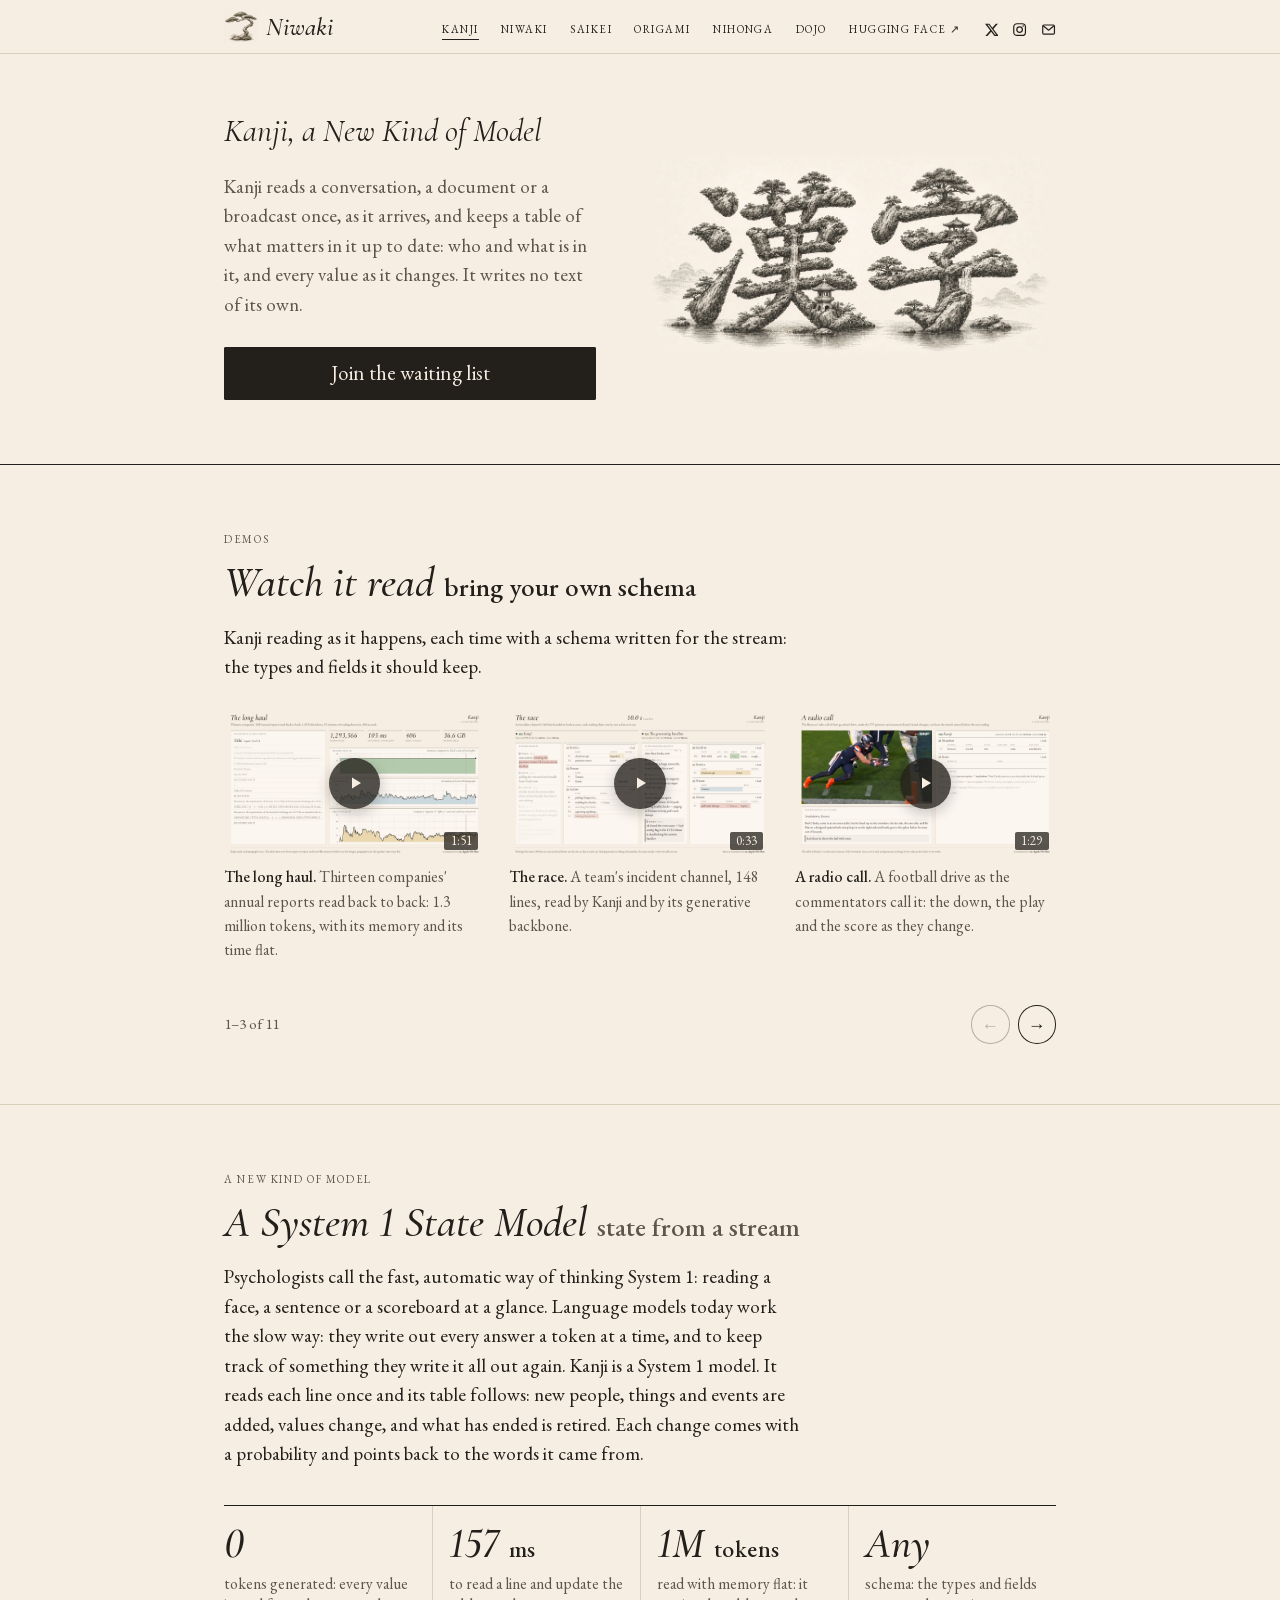
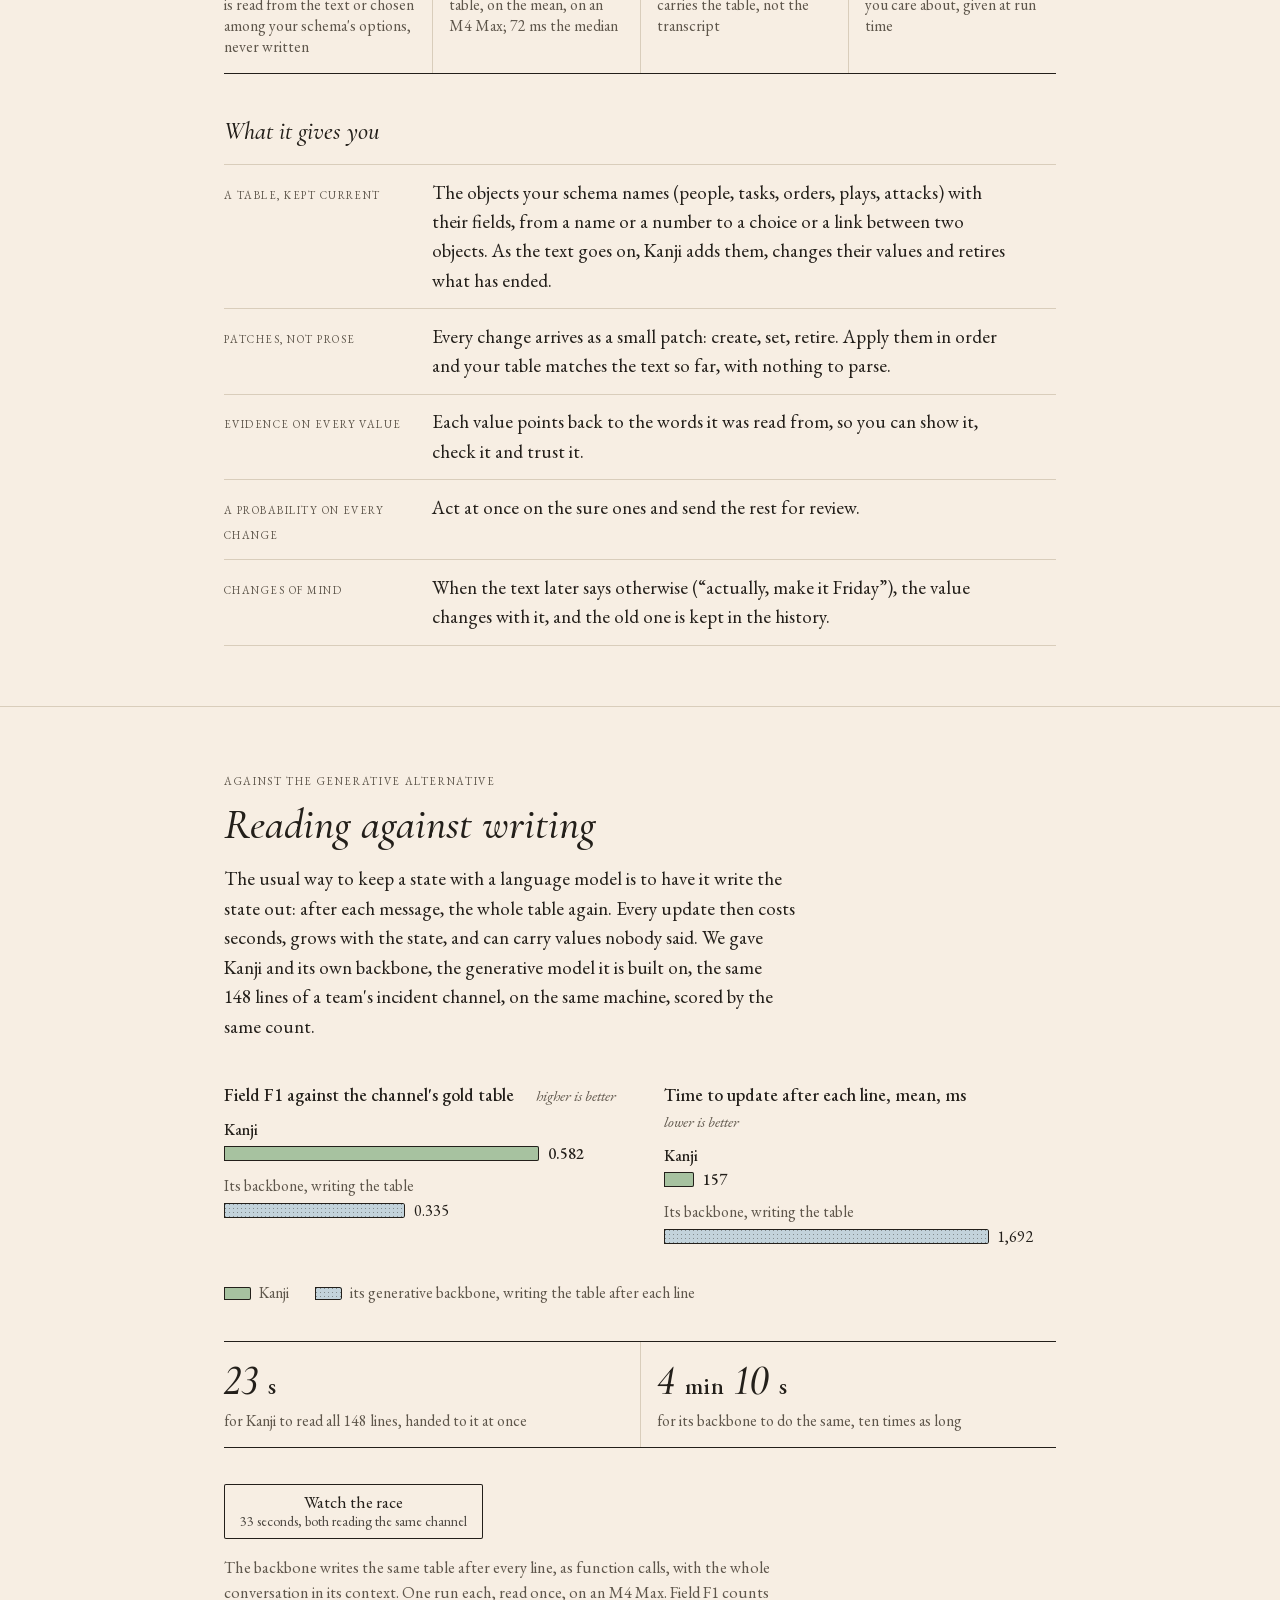
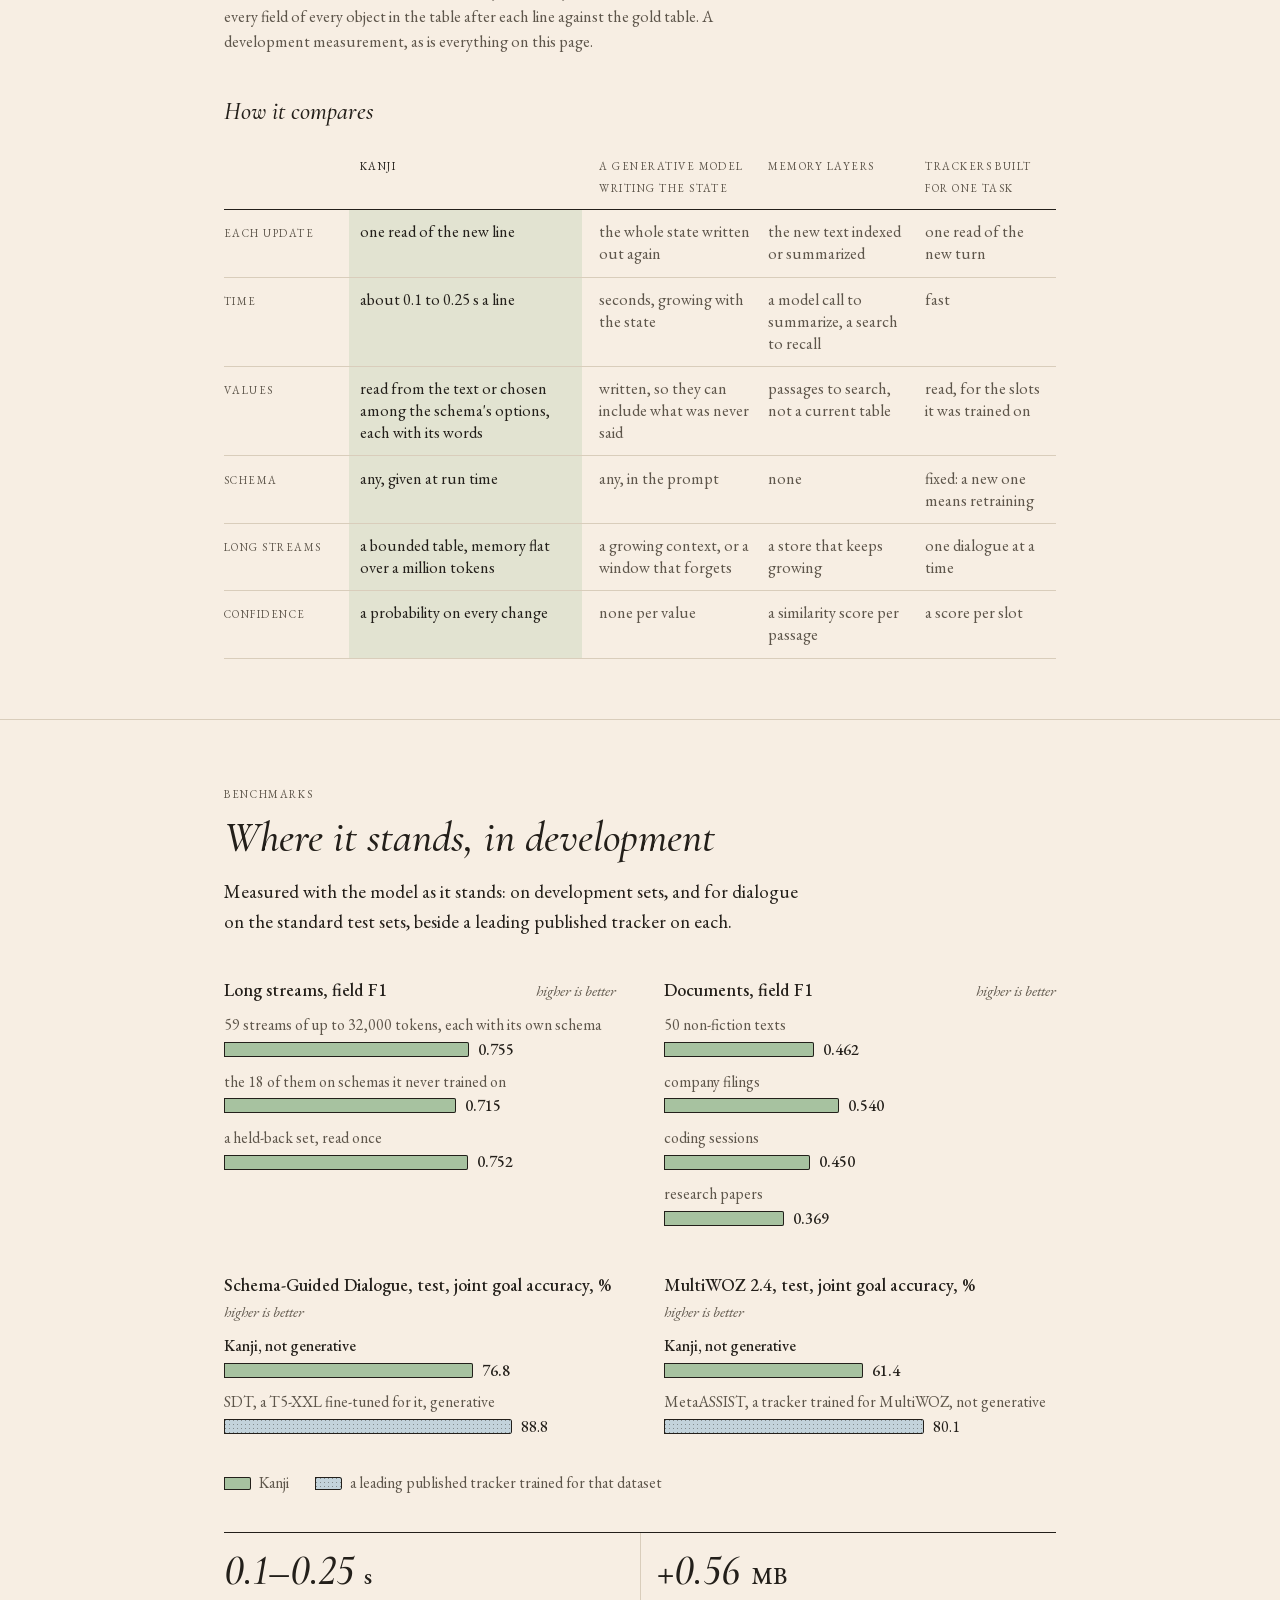
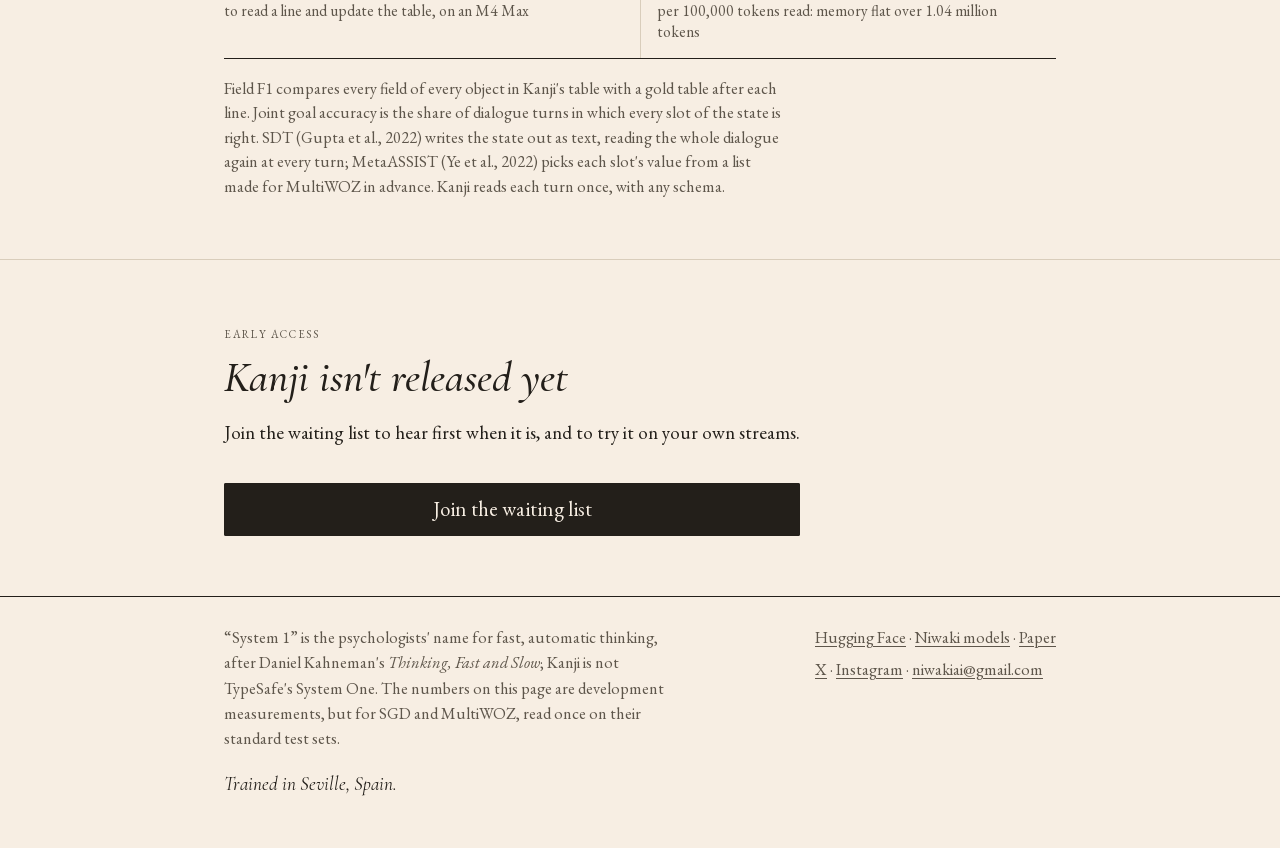
==== commit 92b5f088: "Kanji" ====
--- a/index.html
+++ b/index.html
@@ -3,38 +3,38 @@
 <head>
   <meta charset="utf-8">
   <meta name="viewport" content="width=device-width, initial-scale=1">
-  <title>Niwaki · Model pruning</title>
-  <meta name="description" content="Niwaki prunes Mixture-of-Experts language models and releases them as MLX and GGUF weights. Latest: Qwen3.8-Flash-Next v4.0, 141B parameters in 44.8 GB with lattice-coded experts for 64 GB Macs, a 19 GB build for 32 GB Macs and a 15 GB v5.0 build for 24 GB Macs.">
+  <title>Kanji · Niwaki</title>
+  <meta name="description" content="Kanji is a System 1 state model. It reads a conversation, a document or a broadcast once, as it arrives, and keeps a table of what it says up to date: every change with its probability and the words it came from, and no text generated.">
   <link rel="canonical" href="https://niwakiai.com/">
   <meta property="og:type" content="website">
-  <meta property="og:title" content="Niwaki · Model pruning">
-  <meta property="og:description" content="Pruned Mixture-of-Experts language models, released as MLX and GGUF weights. Latest: Qwen3.8-Flash-Next v4.0 at 141B parameters and 44.8 GB on disk, with perplexity 10% below v2.4's at the same size, and 19 GB and 15 GB builds of it for 32 GB and 24 GB Macs.">
+  <meta property="og:title" content="Kanji · Niwaki">
+  <meta property="og:description" content="A System 1 state model: one read of each line, a table kept current, every value pointing back to its words, and no text generated. Against its own generative backbone writing the same table: more accurate, in a tenth of the time.">
   <meta property="og:url" content="https://niwakiai.com/">
-  <meta property="og:image" content="https://niwakiai.com/assets/og.jpg">
+  <meta property="og:image" content="https://niwakiai.com/assets/og-kanji.jpg">
   <meta name="twitter:card" content="summary_large_image">
   <meta name="theme-color" content="#F7EEE3">
   <link rel="icon" type="image/png" sizes="32x32" href="assets/favicon-32.png">
   <link rel="icon" type="image/png" sizes="64x64" href="assets/favicon-64.png">
   <link rel="apple-touch-icon" href="assets/apple-touch-icon.png">
-  <link rel="preconnect" href="https://fonts.googleapis.com">
-  <link rel="preconnect" href="https://fonts.gstatic.com" crossorigin>
-  <link rel="stylesheet" href="https://fonts.googleapis.com/css2?family=Cormorant+Garamond:ital,wght@1,400;1,500&family=EB+Garamond:ital,wght@0,400;0,500;1,400&display=swap">
   <link rel="stylesheet" href="style.css">
+  <link rel="stylesheet" href="kanji/kanji.css">
 </head>
 <body>
 
 <header class="top">
   <div class="wrap">
   <nav class="nav" aria-label="Site">
-    <a class="mark" href="./"><img src="assets/mark.png" width="112" height="112" alt="">Niwaki</a>
+    <a class="mark" href="./"><img src="assets/logo.png" width="168" height="168" alt="">Niwaki</a>
     <ul>
-      <li><a href="./" aria-current="page">Niwaki</a></li>
+      <li><a href="./" aria-current="page">Kanji</a></li>
+      <li><a href="niwaki/">Niwaki</a></li>
       <li><a href="saikei/">Saikei</a></li>
       <li><a href="origami/">Origami</a></li>
       <li><a href="nihonga/">Nihonga</a></li>
       <li><a href="dojo/">Dojo</a></li>
       <li class="ext"><a href="https://huggingface.co/neopolita">Hugging Face ↗</a></li>
     </ul>
+    <div class="social"><a href="https://x.com/NiwakiAI" aria-label="Niwaki on X" title="Niwaki on X"><svg viewBox="0 0 24 24" aria-hidden="true" focusable="false"><path fill="currentColor" d="M18.901 1.153h3.68l-8.04 9.19L24 22.846h-7.406l-5.8-7.584-6.638 7.584H.474l8.6-9.83L0 1.154h7.594l5.243 6.932ZM17.61 20.644h2.039L6.486 3.24H4.298Z"/></svg></a><a href="https://www.instagram.com/niwakiai" aria-label="Niwaki on Instagram" title="Niwaki on Instagram"><svg viewBox="0 0 24 24" aria-hidden="true" focusable="false"><rect x="2.75" y="2.75" width="18.5" height="18.5" rx="5.25" fill="none" stroke="currentColor" stroke-width="1.9"/><circle cx="12" cy="12" r="4.4" fill="none" stroke="currentColor" stroke-width="1.9"/><circle cx="17.6" cy="6.4" r="1.25" fill="currentColor"/></svg></a><a href="mailto:niwakiai@gmail.com" aria-label="Email niwakiai@gmail.com" title="niwakiai@gmail.com"><svg viewBox="0 0 24 24" aria-hidden="true" focusable="false"><rect x="2.75" y="4.75" width="18.5" height="14.5" rx="1.75" fill="none" stroke="currentColor" stroke-width="1.9"/><path d="m3.5 6 8.5 7 8.5-7" fill="none" stroke="currentColor" stroke-width="1.9" stroke-linejoin="round"/></svg></a></div>
   </nav>
   </div>
 </header>
@@ -42,322 +42,348 @@
 <main>
   <div class="wrap hero">
     <div class="lead">
-      <p>Niwaki (庭木) are Japan's garden trees, sculpted by meticulous pruning so that every branch serves the form of the whole.</p>
-      <p>This project applies that spirit to Mixture-of-Experts language models: open weights pruned to fit the memory you have, measured against the unpruned model, and released for MLX and llama.cpp.</p>
-    </div>
-    <figure class="tree">
+      <p>Kanji, a New Kind of Model</p>
+      <p>Kanji reads a conversation, a document or a broadcast once, as it arrives, and keeps a table of what matters in it up to date: who and what is in it, and every value as it changes. It writes no text of its own.</p>
+      <ul class="get">
+        <li><button type="button">Join the waiting list</button></li>
+      </ul>
+    </div>
+    <figure class="tree plate-art">
       <picture>
-        <source srcset="assets/niwaki_tree.webp" type="image/webp">
-        <img src="assets/niwaki_tree.jpg" width="1221" height="868" alt="Engraving of a niwaki: a Japanese garden pine with a twisted trunk and cloud-pruned foliage.">
+        <source srcset="assets/kanji.webp" type="image/webp">
+        <img src="assets/kanji.jpg" width="1774" height="887" alt="Engraving of the characters 漢字 drawn as islands of rock and bonsai, with waterfalls, a pagoda and a still lake below.">
       </picture>
     </figure>
   </div>
 
-  <!-- ======================= Flash-Next v4.0 ======================= -->
-  <section id="flash-next" class="first" aria-labelledby="h-fn">
-    <div class="wrap">
-      <p class="eyebrow">Latest release</p>
-      <h2 id="h-fn"><span class="nb">Qwen3.8-Flash-Next</span> <span class="nb">141B-A6B</span> <span class="sub">Niwaki v4.0 · lattice-coded experts</span></h2>
-      <p class="summary">Qwen3.8-Flash-Next at 141B total and about 5.9B active parameters, its routed experts stored as E8 lattice codes at about 3, 1.4 or 1 bit per weight: 44.8&nbsp;GB on disk, the same as v2.4, for 64&nbsp;GB Macs. In that space it keeps more of the model's experts than v2.4 — 17,259 of 24,576 — and reads 10% lower perplexity. The task average reaches 0.794 against the unpruned model's 0.759, the program-state behaviours we test stay at the unpruned model's level, and twenty languages sit within 0.96–1.17× of its perplexity.</p>
+  <!-- ======================= demos (placeholders until chosen) ======================= -->
+  <section id="demos" class="first" aria-labelledby="h-demos">
+    <div class="wrap">
+      <p class="eyebrow">Demos</p>
+      <h2 id="h-demos"><span class="nb">Watch it read</span> <span class="sub byos">bring your own schema</span></h2>
+      <p class="summary">Kanji reading as it happens, each time with a schema written for the stream: the types and fields it should keep.</p>
+      <div class="carousel" role="region" aria-roledescription="carousel" aria-label="Demo videos">
+      <div class="reels">
+        <figure class="reel">
+          <button type="button" class="frame play" data-video="haul" data-src="kanji/haul-counts.mp4" aria-label="Play The long haul, 1 minute 51 seconds">
+            <img src="kanji/haul-counts.jpg" width="1280" height="720" alt="" loading="lazy"><span class="len">1:51</span>
+          </button>
+          <figcaption><b>The long haul.</b> Thirteen companies' annual reports read back to back: 1.3 million tokens, with its memory and its time flat.</figcaption>
+        </figure>
+        <figure class="reel">
+          <button type="button" class="frame play" data-video="race" data-src="kanji/race-duel.mp4" aria-label="Play The race, 33 seconds">
+            <img src="kanji/race-duel.jpg" width="1280" height="720" alt="" loading="lazy"><span class="len">0:33</span>
+          </button>
+          <figcaption><b>The race.</b> A team's incident channel, 148 lines, read by Kanji and by its generative backbone.</figcaption>
+        </figure>
+        <figure class="reel">
+          <button type="button" class="frame play" data-video="radio" data-src="kanji/radio-drive.mp4" data-source="https://www.youtube.com/watch?v=HZlAgm08jBo&amp;t=1140s" data-source-title="Broncos Radio Broadcast of the Rams-Broncos Ending | 2026 NFL" data-source-by=", on YouTube" aria-label="Play A radio call, 1 minute 29 seconds">
+            <img src="kanji/radio-drive.jpg" width="1280" height="720" alt="" loading="lazy"><span class="len">1:29</span>
+          </button>
+          <figcaption><b>A radio call.</b> A football drive as the commentators call it: the down, the play and the score as they change.</figcaption>
+        </figure>
+        <figure class="reel">
+          <button type="button" class="frame play" data-video="party" data-src="kanji/meet-the-party.mp4" data-source="https://www.youtube.com/watch?v=jL1xWl7udUk" data-source-title="D&amp;D Forgotten Realms Official One Shot - Adventures in Faerûn w/ Dungeon Master Aabria Iyengar" data-source-by=", the official D&amp;D channel on YouTube" aria-label="Play Meet the party, 2 minutes 30 seconds">
+            <img src="kanji/meet-the-party.jpg" width="1280" height="720" alt="" loading="lazy"><span class="len">2:30</span>
+          </button>
+          <figcaption><b>Meet the party.</b> A live Dungeons &amp; Dragons game's opening: each character's race, class and level, their gear and the place, as the players introduce them.</figcaption>
+        </figure>
+        <figure class="reel">
+          <button type="button" class="frame play" data-video="orgchart" data-src="kanji/orgchart.mp4" aria-label="Play An org chart, 2 minutes 52 seconds">
+            <img src="kanji/orgchart.jpg" width="1280" height="720" alt="" loading="lazy"><span class="len">2:52</span>
+          </button>
+          <figcaption><b>An org chart.</b> A hospital group's new data team planned in a Slack thread: who reports to whom, drawn as the thread decides it.</figcaption>
+        </figure>
+        <figure class="reel">
+          <button type="button" class="frame play" data-video="rpg" data-src="kanji/tabletop-chat.mp4" aria-label="Play A tabletop game chat, 2 minutes 56 seconds">
+            <img src="kanji/tabletop-chat.jpg" width="1280" height="720" alt="" loading="lazy"><span class="len">2:56</span>
+          </button>
+          <figcaption><b>A tabletop game chat.</b> A game master and four players on Discord, voiced, storming a sea fort: each attack, and how the characters stand. Read by a variant trained on more tabletop games.</figcaption>
+        </figure>
+        <figure class="reel">
+          <button type="button" class="frame play" data-video="close" data-src="kanji/market-close.mp4" data-source="https://www.youtube.com/watch?v=zxYpKR-9Nq0&amp;t=104s" data-source-title="S&amp;P 500 Hits Record as Inflation Cools | Closing Bell" data-source-by=", Bloomberg Television on YouTube" aria-label="Play The market close, 1 minute 50 seconds">
+            <img src="kanji/market-close.jpg" width="1280" height="720" alt="" loading="lazy"><span class="len">1:50</span>
+          </button>
+          <figcaption><b>The market close.</b> A financial news show at the close: the indices, the record highs and an earnings report, with their numbers.</figcaption>
+        </figure>
+        <figure class="reel">
+          <button type="button" class="frame play" data-video="coding" data-src="kanji/coding-session.mp4" aria-label="Play A coding agent's session, 2 minutes 36 seconds">
+            <img src="kanji/coding-session.jpg" width="1280" height="720" alt="" loading="lazy"><span class="len">2:36</span>
+          </button>
+          <figcaption><b>A coding agent's session.</b> An agent fixing a library's Spanish numbers, step by step: the issue, the files it reads and writes, the commands it runs.</figcaption>
+        </figure>
+        <figure class="reel">
+          <button type="button" class="frame play" data-video="cabin" data-src="kanji/cabin-weekend.mp4" aria-label="Play A cabin weekend, 3 minutes">
+            <img src="kanji/cabin-weekend.jpg" width="1280" height="720" alt="" loading="lazy"><span class="len">3:00</span>
+          </button>
+          <figcaption><b>A cabin weekend.</b> Four friends planning a trip in a group chat, read against a schema typed on the spot: the bookings, their costs, who pays, the to-dos.</figcaption>
+        </figure>
+        <figure class="reel">
+          <button type="button" class="frame play" data-video="paper" data-src="kanji/mixtral-paper.mp4" data-source="https://arxiv.org/abs/2401.04088" data-source-what="Original paper" data-source-title="Mixtral of Experts" data-source-by=", Albert Q. Jiang et al. (Mistral AI, 2024), on arXiv, under " data-source-licence="CC BY 4.0" data-source-licence-url="https://creativecommons.org/licenses/by/4.0/" aria-label="Play A research paper, 2 minutes 15 seconds">
+            <img src="kanji/mixtral-paper.jpg" width="1280" height="720" alt="" loading="lazy"><span class="len">2:15</span>
+          </button>
+          <figcaption><b>A research paper.</b> Mixtral of Experts, read paragraph by paragraph: each model in its tables, with its scores.</figcaption>
+        </figure>
+        <figure class="reel">
+          <button type="button" class="frame play" data-video="filing" data-src="kanji/nvidia-filing.mp4" aria-label="Play A company's annual report, 2 minutes 50 seconds">
+            <img src="kanji/nvidia-filing.jpg" width="1280" height="720" alt="" loading="lazy"><span class="len">2:50</span>
+          </button>
+          <figcaption><b>A company's annual report.</b> NVIDIA's 10-K for fiscal 2023: its segments and financial metrics, and how each changed.</figcaption>
+        </figure>
+      </div>
+      <div class="carousel-nav">
+        <span class="count" aria-live="polite"></span>
+        <button type="button" class="prev" aria-label="Previous videos">←</button>
+        <button type="button" class="next" aria-label="Next videos">→</button>
+      </div>
+      </div>
+    </div>
+  </section>
+
+  <!-- ======================= what it is ======================= -->
+  <section id="what" aria-labelledby="h-what">
+    <div class="wrap">
+      <p class="eyebrow">A new kind of model</p>
+      <h2 id="h-what"><span class="nb">A System 1 State Model</span> <span class="sub">state from a stream</span></h2>
+      <p class="summary">Psychologists call the fast, automatic way of thinking System 1: reading a face, a sentence or a scoreboard at a glance. Language models today work the slow way: they write out every answer a token at a time, and to keep track of something they write it all out again. Kanji is a System 1 model. It reads each line once and its table follows: new people, things and events are added, values change, and what has ended is retired. Each change comes with a probability and points back to the words it came from.</p>
 
       <ul class="figures">
-        <li><span class="n">44.8 <small>GB</small></span><span class="c">on disk, the same as v2.4; from 111.5 GB for the 4-bit reference</span></li>
-        <li><span class="n">−10<small>%</small></span><span class="c">WikiText-2 perplexity against v2.4 at the same size (5.70 against 6.36)</span></li>
-        <li><span class="n">0.794</span><span class="c">task average, against 0.759 for the unpruned model and 0.762 for v2.4</span></li>
-        <li><span class="n">98.0<small>%</small></span><span class="c">of 2,000 fresh two-step arithmetic problems, as the unpruned model</span></li>
-      </ul>
+        <li><span class="n">0</span><span class="c">tokens generated: every value is read from the text or chosen among your schema's options, never written</span></li>
+        <li><span class="n">157 <small>ms</small></span><span class="c">to read a line and update the table, on the mean, on an M4 Max; 72&nbsp;ms the median</span></li>
+        <li><span class="n">1M <small>tokens</small></span><span class="c">read with memory flat: it carries the table, not the transcript</span></li>
+        <li><span class="n">Any</span><span class="c">schema: the types and fields you care about, given at run time</span></li>
+      </ul>
+
+      <h3>What it gives you</h3>
+      <dl class="facts">
+        <div><dt>A table, kept current</dt><dd>The objects your schema names (people, tasks, orders, plays, attacks) with their fields, from a name or a number to a choice or a link between two objects. As the text goes on, Kanji adds them, changes their values and retires what has ended.</dd></div>
+        <div><dt>Patches, not prose</dt><dd>Every change arrives as a small patch: create, set, retire. Apply them in order and your table matches the text so far, with nothing to parse.</dd></div>
+        <div><dt>Evidence on every value</dt><dd>Each value points back to the words it was read from, so you can show it, check it and trust it.</dd></div>
+        <div><dt>A probability on every change</dt><dd>Act at once on the sure ones and send the rest for review.</dd></div>
+        <div><dt>Changes of mind</dt><dd>When the text later says otherwise (“actually, make it Friday”), the value changes with it, and the old one is kept in the history.</dd></div>
+      </dl>
+    </div>
+  </section>
+
+  <!-- ======================= against the generative alternative ======================= -->
+  <section id="writing" aria-labelledby="h-writing">
+    <div class="wrap">
+      <p class="eyebrow">Against the generative alternative</p>
+      <h2 id="h-writing">Reading against writing</h2>
+      <p class="summary">The usual way to keep a state with a language model is to have it write the state out: after each message, the whole table again. Every update then costs seconds, grows with the state, and can carry values nobody said. We gave Kanji and its own backbone, the generative model it is built on, the same 148 lines of a team's incident channel, on the same machine, scored by the same count.</p>
 
       <div class="charts">
         <figure class="chart">
-          <figcaption><b>Size on disk, GB</b><i>lower is better</i></figcaption>
-          <ol class="bars" style="--max:111.5">
-            <li class="open" style="--v:111.5;--i:0"><span class="name">Unpruned, 4-bit reference</span><span class="track"><span class="bar"></span><span class="val">111.5</span></span></li>
-            <li class="open" style="--v:55.3;--i:1"><span class="name">Unpruned, best 2-bit cast</span><span class="track"><span class="bar"></span><span class="val">55.3</span></span></li>
-            <li class="solid" style="--v:44.8;--i:2"><span class="name">Niwaki v4.0 · 141B</span><span class="track"><span class="bar"></span><span class="val">44.8</span></span></li>
-            <li class="solid" style="--v:33.3;--i:3"><span class="name">Niwaki v4.0 · 19 GB</span><span class="track"><span class="bar"></span><span class="val">33.3</span></span></li>
-            <li class="solid" style="--v:29.5;--i:4"><span class="name">Niwaki v5.0 · 15 GB</span><span class="track"><span class="bar"></span><span class="val">29.5</span></span></li>
-            <li class="hatch" style="--v:44.8;--i:5"><span class="name">Niwaki v2.4 · 119B</span><span class="track"><span class="bar"></span><span class="val">44.8</span></span></li>
-            <li class="hatch" style="--v:37.5;--i:6"><span class="name">Niwaki v2.4 · 102B</span><span class="track"><span class="bar"></span><span class="val">37.5</span></span></li>
-          </ol>
-        </figure>
-
-        <figure class="chart">
-          <figcaption><b>WikiText-2 perplexity</b><i>lower is better</i></figcaption>
-          <ol class="bars" style="--max:7.84">
-            <li class="open" style="--v:5.06;--i:0"><span class="name">Unpruned, 4-bit reference</span><span class="track"><span class="bar"></span><span class="val">5.06</span></span></li>
-            <li class="open" style="--v:6.35;--i:1"><span class="name">Unpruned, best 2-bit cast</span><span class="track"><span class="bar"></span><span class="val">6.35</span></span></li>
-            <li class="solid" style="--v:5.70;--i:2"><span class="name">Niwaki v4.0 · 141B</span><span class="track"><span class="bar"></span><span class="val">5.70</span></span></li>
-            <li class="solid" style="--v:6.51;--i:3"><span class="name">Niwaki v4.0 · 19 GB</span><span class="track"><span class="bar"></span><span class="val">6.51</span></span></li>
-            <li class="solid" style="--v:6.90;--i:4"><span class="name">Niwaki v5.0 · 15 GB</span><span class="track"><span class="bar"></span><span class="val">6.90</span></span></li>
-            <li class="hatch" style="--v:6.36;--i:5"><span class="name">Niwaki v2.4 · 119B</span><span class="track"><span class="bar"></span><span class="val">6.36</span></span></li>
-            <li class="hatch" style="--v:7.84;--i:6"><span class="name">Niwaki v2.4 · 102B</span><span class="track"><span class="bar"></span><span class="val">7.84</span></span></li>
-          </ol>
-        </figure>
-
-        <figure class="chart">
-          <figcaption><b>Task average, five tasks</b><i>higher is better</i></figcaption>
-          <ol class="bars" style="--max:0.794">
-            <li class="open" style="--v:0.759;--i:0"><span class="name">Unpruned, 4-bit reference</span><span class="track"><span class="bar"></span><span class="val">0.759</span></span></li>
-            <li class="open" style="--v:0.761;--i:1"><span class="name">Unpruned, best 2-bit cast</span><span class="track"><span class="bar"></span><span class="val">0.761</span></span></li>
-            <li class="solid" style="--v:0.794;--i:2"><span class="name">Niwaki v4.0 · 141B</span><span class="track"><span class="bar"></span><span class="val">0.794</span></span></li>
-            <li class="solid" style="--v:0.765;--i:3"><span class="name">Niwaki v4.0 · 19 GB</span><span class="track"><span class="bar"></span><span class="val">0.765</span></span></li>
-            <li class="solid" style="--v:0.760;--i:4"><span class="name">Niwaki v5.0 · 15 GB</span><span class="track"><span class="bar"></span><span class="val">0.760</span></span></li>
-            <li class="hatch" style="--v:0.762;--i:5"><span class="name">Niwaki v2.4 · 119B</span><span class="track"><span class="bar"></span><span class="val">0.762</span></span></li>
-            <li class="hatch" style="--v:0.738;--i:6"><span class="name">Niwaki v2.4 · 102B</span><span class="track"><span class="bar"></span><span class="val">0.738</span></span></li>
-          </ol>
-        </figure>
-
-        <figure class="chart">
-          <figcaption><b>Ten languages, perplexity against the unpruned model</b><i>best to worst · lower is better</i></figcaption>
-          <ol class="bars" style="--max:1.40">
-            <li class="solid range" style="--v:1.08;--v2:1.15;--i:0"><span class="name">Niwaki v4.0 · 141B</span><span class="track"><span class="bar"></span><span class="whisker"></span><span class="val">1.08–1.15</span></span></li>
-            <li class="solid range" style="--v:1.18;--v2:1.34;--i:1"><span class="name">Niwaki v4.0 · 19 GB</span><span class="track"><span class="bar"></span><span class="whisker"></span><span class="val">1.18–1.34</span></span></li>
-            <li class="solid range" style="--v:1.06;--v2:1.40;--i:2"><span class="name">Niwaki v5.0 · 15 GB</span><span class="track"><span class="bar"></span><span class="whisker"></span><span class="val">1.06–1.40</span></span></li>
-            <li class="hatch range" style="--v:0.97;--v2:1.27;--i:3"><span class="name">Niwaki v2.4 · 119B</span><span class="track"><span class="bar"></span><span class="whisker"></span><span class="val">0.97–1.27</span></span></li>
+          <figcaption><b>Field F1 against the channel's gold table</b><i>higher is better</i></figcaption>
+          <ol class="bars" style="--max:0.6">
+            <li class="solid" style="--v:0.582;--i:0"><span class="name">Kanji</span><span class="track"><span class="bar"></span><span class="val">0.582</span></span></li>
+            <li class="open" style="--v:0.335;--i:1"><span class="name">Its backbone, writing the table</span><span class="track"><span class="bar"></span><span class="val">0.335</span></span></li>
+          </ol>
+        </figure>
+
+        <figure class="chart">
+          <figcaption><b>Time to update after each line, mean, ms</b><i>lower is better</i></figcaption>
+          <ol class="bars" style="--max:1692">
+            <li class="solid" style="--v:157;--i:0"><span class="name">Kanji</span><span class="track"><span class="bar"></span><span class="val">157</span></span></li>
+            <li class="open" style="--v:1692;--i:1"><span class="name">Its backbone, writing the table</span><span class="track"><span class="bar"></span><span class="val">1,692</span></span></li>
           </ol>
         </figure>
       </div>
 
       <ul class="key" aria-label="Legend">
-        <li><span class="solid"></span>Niwaki v4.0 and v5.0</li>
-        <li><span class="hatch"></span>earlier Niwaki generations</li>
-        <li><span class="open"></span>the unpruned model</li>
-      </ul>
-
-      <p class="note">Perplexity over 64 × 2048-token windows; task average over arc_easy, hellaswag, piqa, winogrande and boolq, zero-shot, 500 examples each, the same examples for every row; languages on FLORES-200 devtest (English, Spanish, French, German, Russian, Chinese, Japanese, Korean, Arabic and Hindi), 1.00 meaning the unpruned model's perplexity; the program-state suite (variable tracking, distractor lines, two-step arithmetic, multi-hop lookups) scored by forced choice on two held-out seeds, and the arithmetic figure on 2,000 freshly generated problems scored the same way. The task average sits above the unpruned model's on the strength of boolq, winogrande and arc_easy; on hellaswag and piqa v4.0 stays below it. v2.4 stays lower on Hindi (0.97 against 1.12) and Malayalam; on the other eighteen of the twenty languages we measure, v4.0 reads lower. The best 2-bit cast of the unpruned model (routed experts and n-gram table at 2-bit) is 10.5&nbsp;GB larger than v4.0 and behind it on both perplexity and task average. In MLX, v4.0 decodes 2–3% slower than v2.4, and its prompt throughput on 2,048 tokens is 9–13% lower. Protocols and the full tables are on the model cards.</p>
-
-      <h3>In llama.cpp</h3>
+        <li><span class="solid"></span>Kanji</li>
+        <li><span class="open"></span>its generative backbone, writing the table after each line</li>
+      </ul>
+
+      <ul class="figures two">
+        <li><span class="n">23 <small>s</small></span><span class="c">for Kanji to read all 148 lines, handed to it at once</span></li>
+        <li><span class="n">4 <small>min</small> 10 <small>s</small></span><span class="c">for its backbone to do the same, ten times as long</span></li>
+      </ul>
+
+      <ul class="get">
+        <li><button type="button" class="ghost" data-open-video="race">Watch the race<small>33 seconds, both reading the same channel</small></button></li>
+      </ul>
+
+      <p class="note">The backbone writes the same table after every line, as function calls, with the whole conversation in its context. One run each, read once, on an M4 Max. Field F1 counts every field of every object in the table after each line against the gold table. A development measurement, as is everything on this page.</p>
+
+      <h3>How it compares</h3>
+      <div class="compare-scroll">
+        <table class="compare">
+          <thead>
+            <tr><th></th><th class="us">Kanji</th><th>A generative model writing the state</th><th>Memory layers</th><th>Trackers built for one task</th></tr>
+          </thead>
+          <tbody>
+            <tr><th>Each update</th><td class="us">one read of the new line</td><td>the whole state written out again</td><td>the new text indexed or summarized</td><td>one read of the new turn</td></tr>
+            <tr><th>Time</th><td class="us">about 0.1 to 0.25&nbsp;s a line</td><td>seconds, growing with the state</td><td>a model call to summarize, a search to recall</td><td>fast</td></tr>
+            <tr><th>Values</th><td class="us">read from the text or chosen among the schema's options, each with its words</td><td>written, so they can include what was never said</td><td>passages to search, not a current table</td><td>read, for the slots it was trained on</td></tr>
+            <tr><th>Schema</th><td class="us">any, given at run time</td><td>any, in the prompt</td><td>none</td><td>fixed: a new one means retraining</td></tr>
+            <tr><th>Long streams</th><td class="us">a bounded table, memory flat over a million tokens</td><td>a growing context, or a window that forgets</td><td>a store that keeps growing</td><td>one dialogue at a time</td></tr>
+            <tr><th>Confidence</th><td class="us">a probability on every change</td><td>none per value</td><td>a similarity score per passage</td><td>a score per slot</td></tr>
+          </tbody>
+        </table>
+      </div>
+    </div>
+  </section>
+
+  <!-- ======================= benchmarks ======================= -->
+  <section id="benchmarks" aria-labelledby="h-bench">
+    <div class="wrap">
+      <p class="eyebrow">Benchmarks</p>
+      <h2 id="h-bench">Where it stands, in development</h2>
+      <p class="summary">Measured with the model as it stands: on development sets, and for dialogue on the standard test sets, beside a leading published tracker on each.</p>
+
       <div class="charts">
-        <figure class="chart wide">
-          <figcaption><b>GGUF builds · WikiText-2 perplexity, 512-token windows</b><i>lower is better</i></figcaption>
-          <ol class="bars" style="--max:8.75">
-            <li class="solid" style="--v:5.76;--i:0"><span class="name">Niwaki v4.0 141B · 61.7 GB</span><span class="track"><span class="bar"></span><span class="val">5.76</span></span></li>
-            <li class="hatch" style="--v:6.88;--i:1"><span class="name">Niwaki v2.4 119B · UD-Q4K · 64.3 GB</span><span class="track"><span class="bar"></span><span class="val">6.88</span></span></li>
-            <li class="hatch" style="--v:7.04;--i:2"><span class="name">Niwaki v2.4 119B · UD-Q3K · 51.0 GB</span><span class="track"><span class="bar"></span><span class="val">7.04</span></span></li>
-            <li class="solid" style="--v:7.16;--i:3"><span class="name">Niwaki v4.0 23GB · 40.2 GB</span><span class="track"><span class="bar"></span><span class="val">7.16</span></span></li>
-            <li class="hatch" style="--v:8.57;--i:4"><span class="name">Niwaki v2.4 102B · UD-Q4K · 55.9 GB</span><span class="track"><span class="bar"></span><span class="val">8.57</span></span></li>
-            <li class="hatch" style="--v:8.75;--i:5"><span class="name">Niwaki v2.4 102B · UD-Q3K · 43.9 GB</span><span class="track"><span class="bar"></span><span class="val">8.75</span></span></li>
-          </ol>
-        </figure>
-      </div>
-      <p class="note">The v4.0 file stores the same experts as the MLX weights at higher precision, Q3_K and IQ4_NL, which makes it 17&nbsp;GB larger; on identical tokens it reads 9% lower perplexity than they do. On an M4 Max with Metal (llama-bench, in one session with v2.4's UD-Q3K file) it runs at 506 tokens/s on a 512-token prompt, 396 on a 2,048-token prompt and 26 in decode, against 488, 417 and 26 for v2.4. On a Mac it holds 42.0&nbsp;GiB on the GPU at a 2,048-token context, within a 64&nbsp;GB Mac's default GPU limit; its n-gram table stays in CPU memory, read from the file as tokens need it. The 23GB file is the GGUF build of the 19&nbsp;GB model below and holds 21.8&nbsp;GiB on the GPU. Like the v2.4 files, these need the <a href="https://github.com/Neopolita/neopolita-llama.cpp">neopolita-llama.cpp</a> fork: stock llama.cpp cannot represent this model's layout yet.</p>
-
-      <ul class="get">
-        <li><a class="primary" href="https://huggingface.co/neopolita/Niwaki-Qwen3.8-Flash-Next-141B-A6B-v4.0-mlx">MLX weights ↗<small>44.8 GB · Apple silicon, 64 GB</small></a></li>
-        <li><a href="https://huggingface.co/neopolita/Niwaki-Qwen3.8-Flash-Next-141B-A6B-v4.0-gguf">GGUF build ↗<small>61.7 GB · llama.cpp</small></a></li>
-      </ul>
-
-      <h3 id="flash-next-19gb">For 32 GB Macs: <span class="nb">v4.0 · 19 GB</span></h3>
-      <p class="summary">The v4.0 model sized for 32&nbsp;GB Macs: its routed experts are stored as E8 lattice codes at about 2 bits per weight, and recovery training follows. Its 14.4&nbsp;GB n-gram table stays on disk and is read as tokens need it, so the model holds about 19&nbsp;GB in memory although the download is 33.3&nbsp;GB. Against v2.4's 102B, the smallest v2.4 release, it reads lower perplexity and KL divergence, a higher task average and an equal or higher score on every program-state behaviour.</p>
-
-      <ul class="figures">
-        <li><span class="n">19.1 <small>GiB</small></span><span class="c">peak on a 2,048-token prompt, under a 32&nbsp;GB Mac's default GPU limit of 21.3&nbsp;GiB</span></li>
-        <li><span class="n">−17<small>%</small></span><span class="c">WikiText-2 perplexity against v2.4's 102B (6.51 against 7.84)</span></li>
-        <li><span class="n">0.765</span><span class="c">task average, against 0.738 for v2.4's 102B and 0.759 for the unpruned model</span></li>
-        <li><span class="n">92.9<small>%</small></span><span class="c">of 2,000 fresh two-step arithmetic problems, against 98.0% for the unpruned model</span></li>
-      </ul>
-
-      <ul class="get">
-        <li><a class="primary" href="https://huggingface.co/neopolita/Niwaki-Flash-Next-19GB-v4.0-mlx">MLX weights ↗<small>33.3 GB download · Apple silicon, 32 GB</small></a></li>
-        <li><a href="https://huggingface.co/neopolita/Niwaki-Flash-Next-23GB-v4.0-gguf">GGUF build ↗<small>40.2 GB · llama.cpp</small></a></li>
-      </ul>
-
-      <h3 id="flash-next-15gb">For 24 GB Macs: <span class="nb">v5.0 · 15 GB</span></h3>
-      <p class="summary">The 19&nbsp;GB model with its routed experts stored as trellis codes at about 1.5 bits per weight instead of E8 lattice codes at about 2: the same experts and everything else, in 11.9&nbsp;GB of expert storage instead of 15.7&nbsp;GB. It holds about 15&nbsp;GB in memory against a 29.5&nbsp;GB download, so a 24&nbsp;GB Mac runs it with prompts up to about 8K tokens. Against the 19&nbsp;GB model it reads 4–6% higher perplexity and a little lower variable tracking; against v2.4's 102B, lower perplexity and KL divergence and a higher task average. Two-step arithmetic matches the 19&nbsp;GB model when it thinks first (60 of 60 word problems, against 58) and falls behind when it answers directly (42 against 50). There is no GGUF build: llama.cpp does not read trellis-coded experts.</p>
-
-      <ul class="figures">
-        <li><span class="n">15.8 <small>GiB</small></span><span class="c">peak on an 8,192-token prompt, under a 24&nbsp;GB Mac's default GPU limit of about 16&nbsp;GiB</span></li>
-        <li><span class="n">−12<small>%</small></span><span class="c">WikiText-2 perplexity against v2.4's 102B (6.90 against 7.84)</span></li>
-        <li><span class="n">0.760</span><span class="c">task average, against 0.738 for v2.4's 102B and 0.759 for the unpruned model</span></li>
-        <li><span class="n">92.9<small>%</small></span><span class="c">of 2,000 fresh two-step arithmetic problems, as the 19&nbsp;GB model</span></li>
-      </ul>
-
-      <ul class="get">
-        <li><a class="primary" href="https://huggingface.co/neopolita/Niwaki-Flash-Next-15GB-v5.0-mlx">MLX weights ↗<small>29.5 GB download · Apple silicon, 24 GB</small></a></li>
-      </ul>
-
-      <h3>Earlier generations</h3>
-      <ul class="releases">
-        <li>
-          <span class="what">v2.4 · <span class="nb">Qwen3.8-Flash-Next</span> <span class="nb">119B-A5B · 3-bit</span></span>
-          <span class="nums">44.8 GB · perplexity 6.36 · task average 0.762</span>
-          <span class="links"><a href="https://huggingface.co/neopolita/Qwen3.8-Flash-Next-119B-A5B-Niwaki-v2.4-3bit-mlx">MLX ↗</a> · <a href="https://huggingface.co/neopolita/Qwen3.8-Flash-Next-119B-A5B-Niwaki-v2.4-3bit-gguf">GGUF ↗</a></span>
-        </li>
-        <li>
-          <span class="what">v2.4 · <span class="nb">Qwen3.8-Flash-Next</span> <span class="nb">102B-A5B · 3-bit</span></span>
-          <span class="nums">37.5 GB, fits a 48 GB Mac · perplexity 7.84 · task average 0.738</span>
-          <span class="links"><a href="https://huggingface.co/neopolita/Qwen3.8-Flash-Next-102B-A5B-Niwaki-v2.4-3bit-mlx">MLX ↗</a> · <a href="https://huggingface.co/neopolita/Qwen3.8-Flash-Next-102B-A5B-Niwaki-v2.4-3bit-gguf">GGUF ↗</a></span>
-        </li>
-        <li>
-          <span class="what">First generation · <span class="nb">Qwen3.8-Flash-Next</span> <span class="nb">113B-A5B · 3-bit</span></span>
-          <span class="nums">42.2 GB · perplexity 7.08 · task average 0.757</span>
-          <span class="links"><a href="https://huggingface.co/neopolita/Qwen3.8-Flash-Next-113B-A5B-Niwaki-3bit-mlx">MLX ↗</a> · <a href="https://huggingface.co/neopolita/Qwen3.8-Flash-Next-113B-A5B-Niwaki-3bit-gguf">GGUF ↗</a></span>
-        </li>
-        <li>
-          <span class="what">First generation · <span class="nb">Qwen3.8-Flash-Next</span> <span class="nb">99B-A5B · 3-bit</span></span>
-          <span class="nums">36.7 GB, fits a 48 GB Mac · perplexity 7.88 · task average 0.733</span>
-          <span class="links"><a href="https://huggingface.co/neopolita/Qwen3.8-Flash-Next-99B-A5B-Niwaki-3bit-mlx">MLX ↗</a> · <a href="https://huggingface.co/neopolita/Qwen3.8-Flash-Next-99B-A5B-Niwaki-3bit-gguf">GGUF ↗</a></span>
-        </li>
-      </ul>
-    </div>
-  </section>
-
-  <!-- ======================= Qwen3.6 v3.0 ======================= -->
-  <section id="qwen36" aria-labelledby="h-q36">
-    <div class="wrap">
-      <p class="eyebrow">From Qwen3.6-35B-A3B</p>
-      <h2 id="h-q36"><span class="nb">Qwen3.6</span> <span class="nb">30B · 27B · 24B</span> <span class="sub">Niwaki v3.0 · per-expert precision</span></h2>
-      <p class="summary">Qwen3.6-35B-A3B with each of its 10,240 routed experts stored at its own precision — 4, 3 or 2 bits — or removed, in three sizes that all run in 24&nbsp;GB of unified memory. The 30B holds the 8-bit reference's task average at 3.4× less expert storage: perplexity 3–8% above the reference's, program-state tracking at its level, and ten major languages within 4–21% of it.</p>
-
-      <ul class="figures">
-        <li><span class="n">10.1 <small>GB</small></span><span class="c">of expert storage in the 30B, from 34.2 GB in the 8-bit reference</span></li>
-        <li><span class="n">99.7<small>%</small></span><span class="c">of the reference's task average (0.794 against 0.796)</span></li>
-        <li><span class="n">−12<small>%</small></span><span class="c">WikiText-2 perplexity against v2.3, at 11% fewer expert bytes (6.98 against 7.95)</span></li>
-        <li><span class="n">10 <small>languages</small></span><span class="c">kept within 4–21% of the reference's perplexity, English to Hindi</span></li>
-      </ul>
-
-      <div class="charts">
-        <figure class="chart">
-          <figcaption><b>WikiText-2 perplexity</b><i>lower is better</i></figcaption>
-          <ol class="bars" style="--max:9.02">
-            <li class="open" style="--v:6.76;--i:0"><span class="name">Reference, 8-bit · 34.2 GB of experts</span><span class="track"><span class="bar"></span><span class="val">6.76</span></span></li>
-            <li class="solid" style="--v:6.98;--i:1"><span class="name">v3.0 · 30B · 10.1 GB</span><span class="track"><span class="bar"></span><span class="val">6.98</span></span></li>
-            <li class="solid" style="--v:7.20;--i:2"><span class="name">v3.0 · 27B · 8.9 GB</span><span class="track"><span class="bar"></span><span class="val">7.20</span></span></li>
-            <li class="solid" style="--v:7.80;--i:3"><span class="name">v3.0 · 24B · 7.3 GB</span><span class="track"><span class="bar"></span><span class="val">7.80</span></span></li>
-            <li class="open" style="--v:7.66;--i:4"><span class="name">Unpruned, experts at 2-bit, retrained · 10.1 GB</span><span class="track"><span class="bar"></span><span class="val">7.66</span></span></li>
-            <li class="hatch" style="--v:7.95;--i:5"><span class="name">v2.3 · 4-bit · 11.3 GB</span><span class="track"><span class="bar"></span><span class="val">7.95</span></span></li>
-            <li class="hatch" style="--v:9.02;--i:6"><span class="name">v2.3 · 2-bit · 7.3 GB</span><span class="track"><span class="bar"></span><span class="val">9.02</span></span></li>
-          </ol>
-        </figure>
-
-        <figure class="chart">
-          <figcaption><b>Task average, five tasks</b><i>higher is better</i></figcaption>
-          <ol class="bars" style="--max:0.796">
-            <li class="open" style="--v:0.796;--i:0"><span class="name">Reference, 8-bit · 34.2 GB of experts</span><span class="track"><span class="bar"></span><span class="val">0.796</span></span></li>
-            <li class="solid" style="--v:0.794;--i:1"><span class="name">v3.0 · 30B · 10.1 GB</span><span class="track"><span class="bar"></span><span class="val">0.794</span></span></li>
-            <li class="solid" style="--v:0.791;--i:2"><span class="name">v3.0 · 27B · 8.9 GB</span><span class="track"><span class="bar"></span><span class="val">0.791</span></span></li>
-            <li class="solid" style="--v:0.785;--i:3"><span class="name">v3.0 · 24B · 7.3 GB</span><span class="track"><span class="bar"></span><span class="val">0.785</span></span></li>
-            <li class="open" style="--v:0.793;--i:4"><span class="name">Unpruned, experts at 2-bit, retrained · 10.1 GB</span><span class="track"><span class="bar"></span><span class="val">0.793</span></span></li>
-            <li class="hatch" style="--v:0.772;--i:5"><span class="name">v2.3 · 4-bit · 11.3 GB</span><span class="track"><span class="bar"></span><span class="val">0.772</span></span></li>
-            <li class="hatch" style="--v:0.760;--i:6"><span class="name">v2.3 · 2-bit · 7.3 GB</span><span class="track"><span class="bar"></span><span class="val">0.760</span></span></li>
-          </ol>
-        </figure>
-
-        <figure class="chart">
-          <figcaption><b>Ten languages, perplexity against the reference</b><i>best to worst · lower is better</i></figcaption>
-          <ol class="bars" style="--max:1.55">
-            <li class="solid range" style="--v:1.04;--v2:1.21;--i:0"><span class="name">v3.0 · 30B</span><span class="track"><span class="bar"></span><span class="whisker"></span><span class="val">1.04–1.21</span></span></li>
-            <li class="solid range" style="--v:1.06;--v2:1.24;--i:1"><span class="name">v3.0 · 27B</span><span class="track"><span class="bar"></span><span class="whisker"></span><span class="val">1.06–1.24</span></span></li>
-            <li class="solid range" style="--v:1.11;--v2:1.34;--i:2"><span class="name">v3.0 · 24B</span><span class="track"><span class="bar"></span><span class="whisker"></span><span class="val">1.11–1.34</span></span></li>
-            <li class="hatch range" style="--v:1.14;--v2:1.23;--i:3"><span class="name">v2.3 · 4-bit</span><span class="track"><span class="bar"></span><span class="whisker"></span><span class="val">1.14–1.23</span></span></li>
-            <li class="hatch range" style="--v:1.33;--v2:1.55;--i:4"><span class="name">v2.3 · 2-bit</span><span class="track"><span class="bar"></span><span class="whisker"></span><span class="val">1.33–1.55</span></span></li>
-          </ol>
-        </figure>
-
-        <figure class="chart">
-          <figcaption><b>Two-step arithmetic, generated answers</b><i>higher is better</i></figcaption>
-          <ol class="bars" style="--max:1">
-            <li class="open range" style="--v:0.63;--v2:0.68;--i:0"><span class="name">Reference, 8-bit</span><span class="track"><span class="bar"></span><span class="whisker"></span><span class="val">0.63–0.68</span></span></li>
-            <li class="solid range" style="--v:0.53;--v2:0.62;--i:1"><span class="name">v3.0 · 30B</span><span class="track"><span class="bar"></span><span class="whisker"></span><span class="val">0.53–0.62</span></span></li>
-            <li class="solid range" style="--v:0.58;--v2:0.62;--i:2"><span class="name">v3.0 · 27B</span><span class="track"><span class="bar"></span><span class="whisker"></span><span class="val">0.58–0.62</span></span></li>
-            <li class="solid range" style="--v:0.48;--v2:0.57;--i:3"><span class="name">v3.0 · 24B</span><span class="track"><span class="bar"></span><span class="whisker"></span><span class="val">0.48–0.57</span></span></li>
-            <li class="open range" style="--v:0.53;--v2:0.60;--i:4"><span class="name">Unpruned, experts at 2-bit, retrained</span><span class="track"><span class="bar"></span><span class="whisker"></span><span class="val">0.53–0.60</span></span></li>
-            <li class="hatch range" style="--v:0.97;--v2:0.98;--i:5"><span class="name">v2.3 · 4-bit</span><span class="track"><span class="bar"></span><span class="whisker"></span><span class="val">0.97–0.98</span></span></li>
-            <li class="hatch range" style="--v:0.92;--v2:0.93;--i:6"><span class="name">v2.3 · 2-bit</span><span class="track"><span class="bar"></span><span class="whisker"></span><span class="val">0.92–0.93</span></span></li>
+        <figure class="chart">
+          <figcaption><b>Long streams, field F1</b><i>higher is better</i></figcaption>
+          <ol class="bars one" style="--max:1">
+            <li class="solid" style="--v:0.755;--i:0"><span class="name">59 streams of up to 32,000 tokens, each with its own schema</span><span class="track"><span class="bar"></span><span class="val">0.755</span></span></li>
+            <li class="solid" style="--v:0.715;--i:1"><span class="name">the 18 of them on schemas it never trained on</span><span class="track"><span class="bar"></span><span class="val">0.715</span></span></li>
+            <li class="solid" style="--v:0.752;--i:2"><span class="name">a held-back set, read once</span><span class="track"><span class="bar"></span><span class="val">0.752</span></span></li>
+          </ol>
+        </figure>
+
+        <figure class="chart">
+          <figcaption><b>Documents, field F1</b><i>higher is better</i></figcaption>
+          <ol class="bars one" style="--max:1">
+            <li class="solid" style="--v:0.462;--i:0"><span class="name">50 non-fiction texts</span><span class="track"><span class="bar"></span><span class="val">0.462</span></span></li>
+            <li class="solid" style="--v:0.540;--i:1"><span class="name">company filings</span><span class="track"><span class="bar"></span><span class="val">0.540</span></span></li>
+            <li class="solid" style="--v:0.450;--i:2"><span class="name">coding sessions</span><span class="track"><span class="bar"></span><span class="val">0.450</span></span></li>
+            <li class="solid" style="--v:0.369;--i:3"><span class="name">research papers</span><span class="track"><span class="bar"></span><span class="val">0.369</span></span></li>
+          </ol>
+        </figure>
+
+        <figure class="chart">
+          <figcaption><b>Schema-Guided Dialogue, test, joint goal accuracy,&nbsp;%</b><i>higher is better</i></figcaption>
+          <ol class="bars" style="--max:100">
+            <li class="solid" style="--v:76.8;--i:0"><span class="name">Kanji, not generative</span><span class="track"><span class="bar"></span><span class="val">76.8</span></span></li>
+            <li class="open" style="--v:88.8;--i:1"><span class="name">SDT, a T5-XXL fine-tuned for it, generative</span><span class="track"><span class="bar"></span><span class="val">88.8</span></span></li>
+          </ol>
+        </figure>
+
+        <figure class="chart">
+          <figcaption><b>MultiWOZ 2.4, test, joint goal accuracy,&nbsp;%</b><i>higher is better</i></figcaption>
+          <ol class="bars" style="--max:100">
+            <li class="solid" style="--v:61.4;--i:0"><span class="name">Kanji, not generative</span><span class="track"><span class="bar"></span><span class="val">61.4</span></span></li>
+            <li class="open" style="--v:80.1;--i:1"><span class="name">MetaASSIST, a tracker trained for MultiWOZ, not generative</span><span class="track"><span class="bar"></span><span class="val">80.1</span></span></li>
           </ol>
         </figure>
       </div>
 
       <ul class="key" aria-label="Legend">
-        <li><span class="solid"></span>Niwaki v3.0</li>
-        <li><span class="hatch"></span>earlier Niwaki generations</li>
-        <li><span class="open"></span>the unpruned model</li>
-      </ul>
-
-      <p class="note">Perplexity over WikiText-2's full test set in 2048-token windows; task average over the complete arc_easy, hellaswag, piqa, winogrande and boolq test sets; languages on FLORES-200 devtest (English, Spanish, French, German, Russian, Chinese, Japanese, Korean, Arabic and Hindi), 1.00 meaning the reference's perplexity; arithmetic ranges over two evaluation seeds. The retrained 2-bit row is the unpruned model with its routed experts at 2-bit and the same recovery training, at the 30B's exact bytes. Read it as a split on one family: v3.0 is ahead of v2.3 on everything here except two-step arithmetic in generation, where v2.3's layout stays above the reference — pick v2.3 for exact multi-step arithmetic, v3.0 for everything else. Languages beyond these ten are not protected the same way.</p>
-
-      <h3>In llama.cpp</h3>
-      <div class="charts">
-        <figure class="chart wide">
-          <figcaption><b>GGUF builds · WikiText-2 perplexity, 512-token windows</b><i>lower is better</i></figcaption>
-          <ol class="bars" style="--max:8.39">
-            <li class="solid" style="--v:7.25;--i:0"><span class="name">v3.0 30B · 14.1 GB</span><span class="track"><span class="bar"></span><span class="val">7.25</span></span></li>
-            <li class="solid" style="--v:7.52;--i:1"><span class="name">v3.0 27B · 12.8 GB</span><span class="track"><span class="bar"></span><span class="val">7.52</span></span></li>
-            <li class="solid" style="--v:8.18;--i:2"><span class="name">v3.0 24B · 10.8 GB</span><span class="track"><span class="bar"></span><span class="val">8.18</span></span></li>
-            <li class="open" style="--v:7.39;--i:3"><span class="name">Unpruned · UD-IQ3_S · 13.7 GB</span><span class="track"><span class="bar"></span><span class="val">7.39</span></span></li>
-            <li class="open" style="--v:7.37;--i:4"><span class="name">Unpruned · UD-IQ3_XXS · 13.2 GB</span><span class="track"><span class="bar"></span><span class="val">7.37</span></span></li>
-            <li class="open" style="--v:7.48;--i:5"><span class="name">Unpruned · UD-Q2_K_XL · 12.3 GB</span><span class="track"><span class="bar"></span><span class="val">7.48</span></span></li>
-            <li class="hatch" style="--v:8.31;--i:6"><span class="name">v2.3 · Q4_K_M · 14.0 GB</span><span class="track"><span class="bar"></span><span class="val">8.31</span></span></li>
-            <li class="hatch" style="--v:8.39;--i:7"><span class="name">v2.3 · UD-Q3K · 11.2 GB</span><span class="track"><span class="bar"></span><span class="val">8.39</span></span></li>
-          </ol>
-        </figure>
-      </div>
-      <p class="note">Each GGUF file reads within 0.5% of its MLX model on identical tokens, in English and in each of the ten languages. On an M4 Max with Metal (llama-bench, 512-token prompt, 128 generated tokens) the v3.0 files run at 936–978 tokens/s on the prompt and 63–64 tokens/s in decode, against 82 for v2.3's UD-Q3K build; each v3.0 layer runs its experts in two precision tiers, which costs speed against v2.3's single-precision files. The unpruned model's dynamic quants of similar size decoded at 41–43 tokens/s in an earlier session. The files need the <a href="https://github.com/Neopolita/neopolita-llama.cpp">neopolita-llama.cpp</a> fork at tag v3.0 or later: stock llama.cpp cannot represent per-expert precision yet.</p>
-
-      <ul class="get">
-        <li><a class="primary" href="https://huggingface.co/neopolita/Niwaki-Qwen3.6-30B-A3B-v3.0-mlx">30B · MLX ↗<small>13.6 GB · perplexity 6.98</small></a></li>
-        <li><a href="https://huggingface.co/neopolita/Niwaki-Qwen3.6-27B-A3B-v3.0-mlx">27B · MLX ↗<small>12.4 GB · perplexity 7.20</small></a></li>
-        <li><a href="https://huggingface.co/neopolita/Niwaki-Qwen3.6-24B-A3B-v3.0-mlx">24B · MLX ↗<small>10.8 GB · perplexity 7.80</small></a></li>
-      </ul>
-      <ul class="get">
-        <li><a href="https://huggingface.co/neopolita/Niwaki-Qwen3.6-30B-A3B-v3.0-gguf">30B · GGUF ↗<small>14.1 GB · llama.cpp</small></a></li>
-        <li><a href="https://huggingface.co/neopolita/Niwaki-Qwen3.6-27B-A3B-v3.0-gguf">27B · GGUF ↗<small>12.8 GB · llama.cpp</small></a></li>
-        <li><a href="https://huggingface.co/neopolita/Niwaki-Qwen3.6-24B-A3B-v3.0-gguf">24B · GGUF ↗<small>10.8 GB · llama.cpp</small></a></li>
-      </ul>
-
-      <h3>Earlier generations</h3>
-      <ul class="releases">
-        <li>
-          <span class="what">v2.3 · Qwen3.6 23B-A3B · 4-bit</span>
-          <span class="nums">11.3 GB of experts · perplexity 7.95 · task average 0.772</span>
-          <span class="links"><a href="https://huggingface.co/neopolita/Qwen3.6-23B-A3B-Niwaki-v2.3-4bit-mlx">MLX ↗</a> · <a href="https://huggingface.co/neopolita/Qwen3.6-23B-A3B-Niwaki-v2.3-4bit-gguf">GGUF ↗</a></span>
-        </li>
-        <li>
-          <span class="what">v2.3 · Qwen3.6 23B-A3B · 2-bit</span>
-          <span class="nums">7.3 GB of experts · perplexity 9.02 · task average 0.760</span>
-          <span class="links"><a href="https://huggingface.co/neopolita/Qwen3.6-23B-A3B-Niwaki-v2.3-2bit-mlx">MLX ↗</a> · <a href="https://huggingface.co/neopolita/Qwen3.6-23B-A3B-Niwaki-v2.3-2bit-gguf">GGUF ↗</a></span>
-        </li>
-        <li>
-          <span class="what">v2.2 · Qwen3.6 23B-A3B</span>
-          <span class="nums">11.3 GB of experts · perplexity 8.14 · task average 0.770</span>
-          <span class="links"><a href="https://huggingface.co/neopolita/Qwen3.6-23B-A3B-Niwaki-v2.2-4bit-mlx">MLX ↗</a> · <a href="https://huggingface.co/neopolita/Qwen3.6-23B-A3B-Niwaki-v2.2-4bit-gguf">GGUF ↗</a></span>
-        </li>
-        <li>
-          <span class="what">v2.1 · Qwen3.6 23B-A3B</span>
-          <span class="nums">11.3 GB of experts · perplexity 8.62 · task average 0.759</span>
-          <span class="links"><a href="https://huggingface.co/neopolita/Qwen3.6-23B-A3B-Niwaki-v2.1-4bit-mlx">MLX ↗</a> · <a href="https://huggingface.co/neopolita/Qwen3.6-23B-A3B-Niwaki-v2.1-4bit-gguf">GGUF ↗</a></span>
-        </li>
-        <li>
-          <span class="what">v2 · Qwen3.6 19B-A3B</span>
-          <span class="nums">9.1 GB of experts · perplexity 9.42 · task average 0.742</span>
-          <span class="links"><a href="https://huggingface.co/neopolita/Qwen3.6-19B-A3B-Niwaki-v2-4bit-mlx">MLX ↗</a> · <a href="https://huggingface.co/neopolita/Qwen3.6-19B-A3B-Niwaki-v2-4bit-gguf">GGUF ↗</a></span>
-        </li>
-        <li>
-          <span class="what">v1 · Qwen3.6 27B-A3B</span>
-          <span class="nums">7.5 GB of experts · perplexity 9.89 · task average 0.769</span>
-          <span class="links"><a href="https://huggingface.co/neopolita/Qwen3.6-27B-A3B-Niwaki-2bit-mlx">MLX ↗</a> · <a href="https://huggingface.co/neopolita/Qwen3.6-27B-A3B-Niwaki-2bit-GGUF">GGUF ↗</a></span>
-        </li>
-      </ul>
-    </div>
-  </section>
-
-  <!-- ======================= paper ======================= -->
-  <section aria-labelledby="h-paper">
-    <div class="wrap">
-      <p class="eyebrow">Technical paper</p>
-      <h2 id="h-paper">A paper with the full method and measurements is coming soon.</h2>
-      <p class="summary">Until then, every number on this page comes from the model cards, which carry their evaluation protocols and the full tables. <a href="paper/">About the paper</a></p>
+        <li><span class="solid"></span>Kanji</li>
+        <li><span class="open"></span>a leading published tracker trained for that dataset</li>
+      </ul>
+
+      <ul class="figures two">
+        <li><span class="n">0.1–0.25 <small>s</small></span><span class="c">to read a line and update the table, on an M4 Max</span></li>
+        <li><span class="n">+0.56 <small>MB</small></span><span class="c">per 100,000 tokens read: memory flat over 1.04 million tokens</span></li>
+      </ul>
+
+      <p class="note">Field F1 compares every field of every object in Kanji's table with a gold table after each line. Joint goal accuracy is the share of dialogue turns in which every slot of the state is right. SDT (Gupta et al., 2022) writes the state out as text, reading the whole dialogue again at every turn; MetaASSIST (Ye et al., 2022) picks each slot's value from a list made for MultiWOZ in advance. Kanji reads each turn once, with any schema.</p>
+    </div>
+  </section>
+
+  <!-- ======================= the waiting list ======================= -->
+  <section id="waitlist" aria-labelledby="h-waitlist">
+    <div class="wrap">
+      <p class="eyebrow">Early access</p>
+      <h2 id="h-waitlist">Kanji isn't released yet</h2>
+      <p class="summary">Join the waiting list to hear first when it is, and to try it on your own streams.</p>
+      <ul class="get big">
+        <li><button type="button">Join the waiting list</button></li>
+      </ul>
     </div>
   </section>
 </main>
+
+<!-- the demos' player: one video at a time over the page dimmed, an arrow on either side to the previous and next demo (in the
+     carousel's order, round from the last to the first); a click anywhere outside the video, or Escape, closes it; under a video
+     made from someone else's footage or text, a credit linking to the original -->
+<dialog class="player" id="player" aria-label="Demo videos">
+  <p class="title" aria-live="polite"></p>
+  <p class="hint">Click outside the video to close</p>
+  <button type="button" class="step prev" aria-label="Previous video">&larr;</button>
+  <video controls playsinline preload="none"></video>
+  <button type="button" class="step next" aria-label="Next video">&rarr;</button>
+  <p class="source" hidden><span class="what">Original video</span>: <a class="original" target="_blank" rel="noopener"></a><span class="by"></span><a class="licence" target="_blank" rel="noopener license" hidden></a></p>
+</dialog>
 
 <footer>
   <div class="wrap">
-    <p>Base models by the <a href="https://huggingface.co/Qwen">Qwen team</a>; MLX conversions of the references by mlx-community. Pruning, recovery training and builds by the Niwaki project.</p>
-    <p><a href="https://huggingface.co/neopolita">Hugging Face</a> · <a href="https://github.com/Neopolita/neopolita-llama.cpp">llama.cpp fork</a> · <a href="paper/">Paper</a></p>
-    <p class="made">Pruned and tended in Seville, Spain and Valença, Portugal.</p>
+    <p>“System 1” is the psychologists' name for fast, automatic thinking, after Daniel Kahneman's <i>Thinking, Fast and Slow</i>; Kanji is not TypeSafe's System One. The numbers on this page are development measurements, but for SGD and MultiWOZ, read once on their standard test sets.</p>
+    <div class="links">
+      <p><a href="https://huggingface.co/neopolita">Hugging Face</a> · <a href="niwaki/">Niwaki models</a> · <a href="paper/">Paper</a></p>
+      <p class="social"><a href="https://x.com/NiwakiAI">X</a> · <a href="https://www.instagram.com/niwakiai">Instagram</a> · <a href="mailto:niwakiai@gmail.com">niwakiai@gmail.com</a></p>
+    </div>
+    <p class="made">Trained in Seville, Spain.</p>
   </div>
 </footer>
+
+<script>
+  // a carousel: the arrows move one tile along, are turned off at either end, and the count says which tiles are in view
+  document.querySelectorAll(".carousel").forEach((carousel) => {
+    const strip = carousel.querySelector(".reels"), tiles = [...strip.querySelectorAll(".reel")];
+    const prev = carousel.querySelector(".prev"), next = carousel.querySelector(".next"), count = carousel.querySelector(".count");
+    const step = () => tiles[0].getBoundingClientRect().width + parseFloat(getComputedStyle(strip).columnGap || "0");
+    const update = () => {
+      const first = Math.round(strip.scrollLeft / step()), shown = Math.max(1, Math.round((strip.clientWidth + 1) / step()));
+      prev.disabled = strip.scrollLeft <= 2;
+      next.disabled = strip.scrollLeft + strip.clientWidth >= strip.scrollWidth - 2;
+      const last = Math.min(tiles.length, first + shown);
+      count.textContent = last - first > 1 ? `${first + 1}–${last} of ${tiles.length}` : `${first + 1} of ${tiles.length}`;
+    };
+    prev.addEventListener("click", () => strip.scrollBy({ left: -step(), behavior: "smooth" }));
+    next.addEventListener("click", () => strip.scrollBy({ left: step(), behavior: "smooth" }));
+    strip.addEventListener("scroll", update, { passive: true });
+    window.addEventListener("resize", update);
+    update();
+  });
+  // the player: a tile (data-video) or another button naming one (data-open-video) opens it at that demo; its arrows go to the
+  // previous and next demo in the carousel's order, round from the last to the first; closing it pauses the video and lets go of
+  // its file, so that no demo keeps loading once it is closed
+  const player = document.getElementById("player");
+  if (player) {
+    const video = player.querySelector("video"), title = player.querySelector(".title");
+    const tiles = [...document.querySelectorAll(".reels [data-video]")];
+    const demos = tiles.map((b) => ({
+      name: b.dataset.video, src: b.dataset.src, poster: b.querySelector("img").getAttribute("src"),
+      title: b.closest(".reel").querySelector("figcaption b").textContent.replace(/\.$/, ""),
+      source: b.dataset.source, sourceWhat: b.dataset.sourceWhat, sourceTitle: b.dataset.sourceTitle, sourceBy: b.dataset.sourceBy,
+      licence: b.dataset.sourceLicence, licenceUrl: b.dataset.sourceLicenceUrl,
+    }));
+    const source = player.querySelector(".source"), what = source.querySelector(".what"), link = source.querySelector(".original");
+    const by = source.querySelector(".by"), licence = source.querySelector(".licence");
+    let at = 0;
+    const show = (i) => {
+      at = (i + demos.length) % demos.length;
+      const demo = demos[at];
+      video.poster = demo.poster;
+      video.src = demo.src;
+      title.textContent = `${demo.title} · ${at + 1} of ${demos.length}`;
+      source.hidden = !demo.source;   // a credit for a video made from someone else's footage or text, under it
+      if (demo.source) {
+        what.textContent = demo.sourceWhat || "Original video";
+        link.href = demo.source;
+        link.textContent = `“${demo.sourceTitle}”`;
+        by.textContent = demo.sourceBy || "";
+        licence.hidden = !demo.licence;   // a licence that asks for its own link, as CC BY does
+        if (demo.licence) { licence.href = demo.licenceUrl; licence.textContent = demo.licence; }
+      } else link.removeAttribute("href");
+      video.play().catch(() => {});
+    };
+    const open = (name) => {
+      player.showModal();
+      show(Math.max(0, demos.findIndex((demo) => demo.name === name)));
+    };
+    tiles.forEach((b) => b.addEventListener("click", () => open(b.dataset.video)));
+    document.querySelectorAll("[data-open-video]").forEach((b) => b.addEventListener("click", () => open(b.dataset.openVideo)));
+    player.querySelector(".prev").addEventListener("click", () => show(at - 1));
+    player.querySelector(".next").addEventListener("click", () => show(at + 1));
+    player.addEventListener("click", (event) => { if (event.target === player) player.close(); });
+    player.addEventListener("close", () => { video.pause(); video.removeAttribute("src"); video.load(); });
+    [link, licence].forEach((a) => a.addEventListener("click", () => video.pause()));   // they open in a new tab; this one waits
+  }
+</script>
 
 <!-- Cloudflare Web Analytics --><script type='module' src='https://static.cloudflareinsights.com/beacon.min.js' data-cf-beacon='{"token": "8cd674c9e00d4cffa8a037381ee5b2b9"}'></script><!-- End Cloudflare Web Analytics -->
 </body>
--- a/style.css
+++ b/style.css
@@ -1,5 +1,40 @@
 /* Niwaki — a hand-tinted engraving. Warm paper ground (the plates' own paper; their web copies are re-toned to it
    exactly), the engraving's ink for everything that carries meaning, and three pale washes on the chart bars. */
+
+/* The two typefaces, served from the site itself: EB Garamond (© 2017 the EB Garamond Project Authors) and Cormorant
+   Garamond (© 2015 the Cormorant Project Authors), each under the SIL Open Font License 1.1 (assets/fonts/OFL-*.txt). The files and
+   rules are those Google Fonts served for these styles on 24 November 2026, Latin and extended Latin, which hold every character
+   the pages use in these faces; a page asks no other site for a font. */
+@font-face { font-family: 'Cormorant Garamond'; font-style: italic; font-weight: 400; font-display: swap;
+  src: url("assets/fonts/cormorant-garamond-italic-latin-ext.woff2") format("woff2");  /* latin-ext */
+  unicode-range: U+0100-02BA, U+02BD-02C5, U+02C7-02CC, U+02CE-02D7, U+02DD-02FF, U+0304, U+0308, U+0329, U+1D00-1DBF, U+1E00-1E9F, U+1EF2-1EFF, U+2020, U+20A0-20AB, U+20AD-20C4, U+2113, U+2C60-2C7F, U+A720-A7FF; }
+@font-face { font-family: 'Cormorant Garamond'; font-style: italic; font-weight: 400; font-display: swap;
+  src: url("assets/fonts/cormorant-garamond-italic-latin.woff2") format("woff2");  /* latin */
+  unicode-range: U+0000-00FF, U+0131, U+0152-0153, U+02BB-02BC, U+02C6, U+02DA, U+02DC, U+0304, U+0308, U+0329, U+2000-206F, U+20AC, U+2122, U+2191, U+2193, U+2212, U+2215, U+FEFF, U+FFFD; }
+@font-face { font-family: 'Cormorant Garamond'; font-style: italic; font-weight: 500; font-display: swap;
+  src: url("assets/fonts/cormorant-garamond-italic-latin-ext.woff2") format("woff2");  /* latin-ext */
+  unicode-range: U+0100-02BA, U+02BD-02C5, U+02C7-02CC, U+02CE-02D7, U+02DD-02FF, U+0304, U+0308, U+0329, U+1D00-1DBF, U+1E00-1E9F, U+1EF2-1EFF, U+2020, U+20A0-20AB, U+20AD-20C4, U+2113, U+2C60-2C7F, U+A720-A7FF; }
+@font-face { font-family: 'Cormorant Garamond'; font-style: italic; font-weight: 500; font-display: swap;
+  src: url("assets/fonts/cormorant-garamond-italic-latin.woff2") format("woff2");  /* latin */
+  unicode-range: U+0000-00FF, U+0131, U+0152-0153, U+02BB-02BC, U+02C6, U+02DA, U+02DC, U+0304, U+0308, U+0329, U+2000-206F, U+20AC, U+2122, U+2191, U+2193, U+2212, U+2215, U+FEFF, U+FFFD; }
+@font-face { font-family: 'EB Garamond'; font-style: italic; font-weight: 400; font-display: swap;
+  src: url("assets/fonts/eb-garamond-italic-latin-ext.woff2") format("woff2");  /* latin-ext */
+  unicode-range: U+0100-02BA, U+02BD-02C5, U+02C7-02CC, U+02CE-02D7, U+02DD-02FF, U+0304, U+0308, U+0329, U+1D00-1DBF, U+1E00-1E9F, U+1EF2-1EFF, U+2020, U+20A0-20AB, U+20AD-20C4, U+2113, U+2C60-2C7F, U+A720-A7FF; }
+@font-face { font-family: 'EB Garamond'; font-style: italic; font-weight: 400; font-display: swap;
+  src: url("assets/fonts/eb-garamond-italic-latin.woff2") format("woff2");  /* latin */
+  unicode-range: U+0000-00FF, U+0131, U+0152-0153, U+02BB-02BC, U+02C6, U+02DA, U+02DC, U+0304, U+0308, U+0329, U+2000-206F, U+20AC, U+2122, U+2191, U+2193, U+2212, U+2215, U+FEFF, U+FFFD; }
+@font-face { font-family: 'EB Garamond'; font-style: normal; font-weight: 400; font-display: swap;
+  src: url("assets/fonts/eb-garamond-latin-ext.woff2") format("woff2");  /* latin-ext */
+  unicode-range: U+0100-02BA, U+02BD-02C5, U+02C7-02CC, U+02CE-02D7, U+02DD-02FF, U+0304, U+0308, U+0329, U+1D00-1DBF, U+1E00-1E9F, U+1EF2-1EFF, U+2020, U+20A0-20AB, U+20AD-20C4, U+2113, U+2C60-2C7F, U+A720-A7FF; }
+@font-face { font-family: 'EB Garamond'; font-style: normal; font-weight: 400; font-display: swap;
+  src: url("assets/fonts/eb-garamond-latin.woff2") format("woff2");  /* latin */
+  unicode-range: U+0000-00FF, U+0131, U+0152-0153, U+02BB-02BC, U+02C6, U+02DA, U+02DC, U+0304, U+0308, U+0329, U+2000-206F, U+20AC, U+2122, U+2191, U+2193, U+2212, U+2215, U+FEFF, U+FFFD; }
+@font-face { font-family: 'EB Garamond'; font-style: normal; font-weight: 500; font-display: swap;
+  src: url("assets/fonts/eb-garamond-latin-ext.woff2") format("woff2");  /* latin-ext */
+  unicode-range: U+0100-02BA, U+02BD-02C5, U+02C7-02CC, U+02CE-02D7, U+02DD-02FF, U+0304, U+0308, U+0329, U+1D00-1DBF, U+1E00-1E9F, U+1EF2-1EFF, U+2020, U+20A0-20AB, U+20AD-20C4, U+2113, U+2C60-2C7F, U+A720-A7FF; }
+@font-face { font-family: 'EB Garamond'; font-style: normal; font-weight: 500; font-display: swap;
+  src: url("assets/fonts/eb-garamond-latin.woff2") format("woff2");  /* latin */
+  unicode-range: U+0000-00FF, U+0131, U+0152-0153, U+02BB-02BC, U+02C6, U+02DA, U+02DC, U+0304, U+0308, U+0329, U+2000-206F, U+20AC, U+2122, U+2191, U+2193, U+2212, U+2215, U+FEFF, U+FFFD; }
 
 :root {
   color-scheme: light;
@@ -66,6 +101,16 @@
 }
 .nav li a:hover, .nav li a[aria-current="page"] { border-bottom-color: var(--ink); }
 .nav li.soon a { color: var(--ink-dim); }   /* not ready yet */
+/* X, Instagram and email: icons at the bar's end, with their names in the footer; the icons in ink, underlined on hover as the
+   bar's words are */
+.nav ul { margin-left: auto; }   /* the pages' names and the icons both at the bar's right end */
+.nav .social { display: flex; align-items: center; gap: 0.85rem; position: relative; top: 0.32rem; }   /* level with the small caps */
+.nav .social a { display: block; line-height: 0; text-decoration: none; padding-bottom: 0.2rem; border-bottom: 1px solid transparent; }
+.nav .social a:hover { border-bottom-color: var(--ink); }
+.nav .social svg { width: 0.95rem; height: 0.95rem; }
+.nav .social a:first-child svg { width: 0.86rem; height: 0.86rem; }   /* X's mark is solid: smaller, to weigh as the outlines do */
+footer .links { display: grid; gap: 0.4rem; align-content: start; }   /* the site's links, then X, Instagram and email */
+footer .social a { white-space: nowrap; }
 
 /* ---------- a full-width plate (the Saikei page); its file is re-toned to the page's paper, the edges fade ---------- */
 .plate { margin: 0 auto; max-width: 75rem; }
@@ -260,6 +305,8 @@
   section { scroll-margin-top: 5rem; }
   .nav li a { font-size: 0.98rem; letter-spacing: 0.07em; }
   .nav li.ext { display: none; }            /* the bar stays one line; the link is in the footer too */
+  .nav .social { order: 1; margin-left: auto; top: 0; }   /* on the logo's line, at its right end */
+  .nav ul { order: 2; flex-basis: 100%; }
 }
 
 @media (prefers-reduced-motion: reduce) {
@@ -270,7 +317,7 @@
 @media print {
   .bars .bar { animation: none; }
   .top { position: static; }
-  .nav ul, .get { display: none; }
+  .nav ul, .nav .social, .get { display: none; }
 }
 
 /* ---------- a 2:1 plate (Saikei, Origami, Nihonga, Dojo) beside the lead, laid out like the Niwaki tree ---------- */
--- a/kanji/kanji.css
+++ b/kanji/kanji.css
@@ -0,0 +1,138 @@
+/* Kanji's page: what style.css doesn't have yet. The waiting-list button (a button, no action yet), the comparison table and the
+   demos' placeholders, in the site's paper, ink and hairlines. */
+
+/* ---------- the waiting list ---------- */
+.lead .get { margin-top: 1.75rem; }
+.get button {
+  display: inline-block; font: inherit; font-size: 1.05rem; line-height: 1.2; cursor: pointer;
+  padding: 0.5rem 1rem 0.55rem; border: 0; border-radius: 2px;
+  background: var(--ink); color: var(--paper); box-shadow: inset 0 0 0 1px var(--ink);
+}
+.get button:hover { background: transparent; color: var(--ink); }
+.get button:focus-visible { outline: 2px solid var(--ink); outline-offset: 3px; }
+.get button small { display: block; font-size: 0.86rem; opacity: 0.8; margin-top: 0.1rem; }
+.get.big button { font-size: 1.2rem; padding: 0.7rem 1.4rem 0.75rem; }
+/* the waiting list's two buttons as wide as the text over each: the hero's paragraph (46ch) and the last section's summary (64ch),
+   each list in the body's font so that its ch is theirs */
+.lead .get, #waitlist .get { display: block; }
+.lead .get { max-width: 46ch; }
+#waitlist .get { max-width: 64ch; }
+.lead .get li, #waitlist .get li { display: block; }
+.lead .get button, #waitlist .get button { display: block; width: 100%; font-size: 1.3rem; padding: 0.85rem 1.2rem 0.9rem; }
+.lead .get button small { font-size: 0.95rem; margin-top: 0.15rem; }
+.get button.ghost { background: transparent; color: var(--ink); }      /* a secondary action: outlined, filled on hover */
+.get button.ghost:hover { background: var(--ink); color: var(--paper); }
+
+/* ---------- reading against writing: a comparison, in hairlines ---------- */
+.compare-scroll { margin-top: 1.75rem; overflow-x: auto; }
+.compare { width: 100%; min-width: 44rem; border-collapse: collapse; font-size: 1.02rem; line-height: 1.35; }
+.compare th, .compare td { text-align: left; vertical-align: top; padding: 0.7rem 0.9rem 0.7rem 0; border-bottom: 1px solid var(--rule); }
+.compare thead th {
+  font-weight: 400; font-variant-caps: all-small-caps; letter-spacing: 0.09em; color: var(--ink-soft);
+  border-bottom: 1px solid var(--ink); padding-top: 0;
+}
+.compare tbody th { font-weight: 400; font-variant-caps: all-small-caps; letter-spacing: 0.09em; color: var(--ink-soft); width: 15%; }
+.compare td { color: var(--ink-soft); }
+.compare td.us { color: var(--ink); background: color-mix(in srgb, var(--tint-release) 26%, transparent); padding-left: 0.7rem; }
+.compare thead th.us { color: var(--ink); padding-left: 0.7rem; }
+.compare td.us + td, .compare th.us + th { padding-left: 1.1rem; }   /* air between Kanji's tinted column and the next */
+
+/* ---------- the demos' heading: "bring your own schema" in ink and medium weight, where a subtitle is grey */
+h2 .sub.byos { color: var(--ink); font-weight: 500; }
+
+/* ---------- benchmarks: a chart of Kanji's readings alone names its sets plainly, as the other charts name their other models */
+.bars.one li.solid .name { font-weight: 400; color: var(--ink-soft); }
+.bars.one li.solid:hover .name { color: var(--ink); }
+
+/* ---------- a video in a popup: everything around it dimmed; a click outside it, or Escape, closes it ---------- */
+.player { padding: 0; border: 0; background: transparent; width: min(calc(100vw - 9rem), 1280px, calc(82vh * 16 / 9)); max-width: none; max-height: 92vh; overflow: visible; }
+.player::backdrop { background: rgb(20 17 14 / 0.84); }
+.player video { display: block; width: 100%; height: auto; max-height: 92vh; background: #000; box-shadow: 0 12px 48px rgb(0 0 0 / 0.45); }
+.player .hint { position: absolute; top: -2rem; right: 0; margin: 0; color: rgb(247 238 227 / 0.8); font-size: 0.95rem; pointer-events: none; }
+.player .title {
+  position: absolute; top: -2.25rem; left: 0; max-width: 62%; margin: 0; pointer-events: none;
+  font-family: var(--display); font-style: italic; font-size: 1.3rem; line-height: 1.2; color: #F7EEE3;
+  white-space: nowrap; overflow: hidden; text-overflow: ellipsis;
+}
+/* the arrows to the previous and next demo, in the dimmed space on either side of the video */
+.player .step {
+  position: absolute; top: 50%; width: 3rem; height: 3rem; margin-top: -1.5rem; display: grid; place-items: center; padding: 0;
+  border: 0; border-radius: 50%; cursor: pointer; font: inherit; font-size: 1.3rem; line-height: 1; color: #F7EEE3;
+  background: rgb(247 238 227 / 0.1); box-shadow: inset 0 0 0 1px rgb(247 238 227 / 0.6); transition: background-color 0.2s ease;
+}
+.player .step:hover { background: rgb(247 238 227 / 0.25); }
+.player .step:focus-visible { outline: 2px solid #F7EEE3; outline-offset: 3px; }
+/* under a video made from someone else's footage, a link to the original, in the paper's colour over the dimmed page */
+.player .source {
+  position: absolute; top: calc(100% + 0.6rem); left: 0; right: 0; margin: 0;
+  font-size: 0.95rem; line-height: 1.35; color: rgb(247 238 227 / 0.8);
+}
+.player .source[hidden] { display: none; }
+.player .source a { color: #F7EEE3; }
+.player .prev { left: -4rem; }
+.player .next { right: -4rem; }
+@media (max-width: 46rem) {   /* no room beside the video on a phone: the arrows sit on its edges, the hint under it */
+  .player { width: 94vw; }
+  .player .step { width: 2.5rem; height: 2.5rem; margin-top: -1.25rem; background: rgb(20 17 14 / 0.6); }
+  .player .prev { left: 0.35rem; }
+  .player .next { right: 0.35rem; }
+  .player .title { max-width: 100%; font-size: 1.1rem; }
+  .player .hint { top: auto; bottom: -1.9rem; }
+  .player .source { top: calc(100% + 2.4rem); }   /* under the hint */
+}
+
+/* ---------- the demos, to come ---------- */
+/* a horizontal carousel: three tiles in view, the rest a scroll away (arrows, a swipe or a tab), each tile snapping to the start */
+.carousel { margin-top: 1.75rem; }
+.reels {
+  display: grid; grid-auto-flow: column; grid-auto-columns: calc((100% - 2 * 1.5rem) / 3); gap: 1.5rem;
+  overflow-x: auto; overscroll-behavior-x: contain; scroll-snap-type: x mandatory; scroll-behavior: smooth;
+  scrollbar-width: none; padding: 3px 3px 0.25rem; margin: -3px -3px 0; scroll-padding-inline: 3px;   /* room for a tile's focus ring */
+}
+.reels::-webkit-scrollbar { display: none; }
+.reel { margin: 0; scroll-snap-align: start; }
+.carousel-nav { display: flex; justify-content: flex-end; align-items: center; gap: 0.5rem; margin-top: 0.9rem; }
+.carousel-nav .count { margin-right: auto; font-size: 0.95rem; color: var(--ink-soft); font-variant-numeric: lining-nums tabular-nums; }
+.carousel-nav button {
+  width: 2.4rem; height: 2.4rem; display: grid; place-items: center; padding: 0; border: 0; border-radius: 50%; cursor: pointer;
+  font: inherit; font-size: 1.1rem; line-height: 1; color: var(--ink); background: transparent; box-shadow: inset 0 0 0 1px var(--ink);
+}
+.carousel-nav button:hover:not(:disabled) { background: var(--ink); color: var(--paper); }
+.carousel-nav button:disabled { opacity: 0.3; cursor: default; }
+.carousel-nav button:focus-visible { outline: 2px solid var(--ink); outline-offset: 3px; }
+.reel .frame {
+  aspect-ratio: 16 / 9; display: grid; place-items: center; text-align: center; padding: 1rem;
+  box-shadow: inset 0 0 0 1px var(--ink-soft);
+  background: repeating-linear-gradient(135deg, rgb(35 31 26 / 0.05) 0 1px, transparent 1px 7px);
+  font-family: var(--display); font-style: italic; font-size: 1.25rem; color: var(--ink-soft);
+}
+.reel figcaption { margin-top: 0.55rem; font-size: 0.98rem; color: var(--ink-soft); }
+.reel figcaption b { font-weight: 500; color: var(--ink); }
+
+/* a demo's tile: its poster as a button that opens the video in the popup, a play mark on it and its length in a corner */
+.reel .frame.play {
+  position: relative; display: block; width: 100%; padding: 0; border: 0; border-radius: 0; cursor: pointer; overflow: hidden;
+  background: var(--paper); box-shadow: inset 0 0 0 1px var(--ink-soft);
+}
+.reel .frame.play img { display: block; width: 100%; height: 100%; object-fit: cover; transition: filter 0.3s ease; }
+.reel .frame.play::after {
+  content: ""; position: absolute; left: 50%; top: 50%; width: 3.2rem; height: 3.2rem; margin: -1.6rem 0 0 -1.6rem; border-radius: 50%;
+  background: rgb(35 31 26 / 0.78) url("data:image/svg+xml,%3Csvg xmlns='http://www.w3.org/2000/svg' viewBox='0 0 24 24'%3E%3Cpath d='M9 6.5v11l9-5.5z' fill='%23F7EEE3'/%3E%3C/svg%3E") center / 1.5rem no-repeat;
+  box-shadow: 0 4px 14px rgb(0 0 0 / 0.22); transition: transform 0.2s ease, background-color 0.2s ease;
+}
+.reel .frame.play:hover img { filter: brightness(0.94); }
+.reel .frame.play:hover::after { transform: scale(1.07); background-color: rgb(35 31 26 / 0.92); }
+.reel .frame.play:focus-visible { outline: 2px solid var(--ink); outline-offset: 3px; }
+.reel .frame .len {
+  position: absolute; right: 0.45rem; bottom: 0.4rem; padding: 0.05rem 0.4rem; border-radius: 2px;
+  font-family: var(--text, inherit); font-style: normal; font-size: 0.82rem; line-height: 1.3; color: #F7EEE3; background: rgb(35 31 26 / 0.75);
+  font-variant-numeric: lining-nums tabular-nums;
+}
+
+@media (max-width: 46rem) {
+  .reels { grid-auto-columns: 86%; gap: 1rem; }   /* one tile at a time, the next one's edge in view */
+}
+
+@media print {
+  .get button { display: none; }
+}
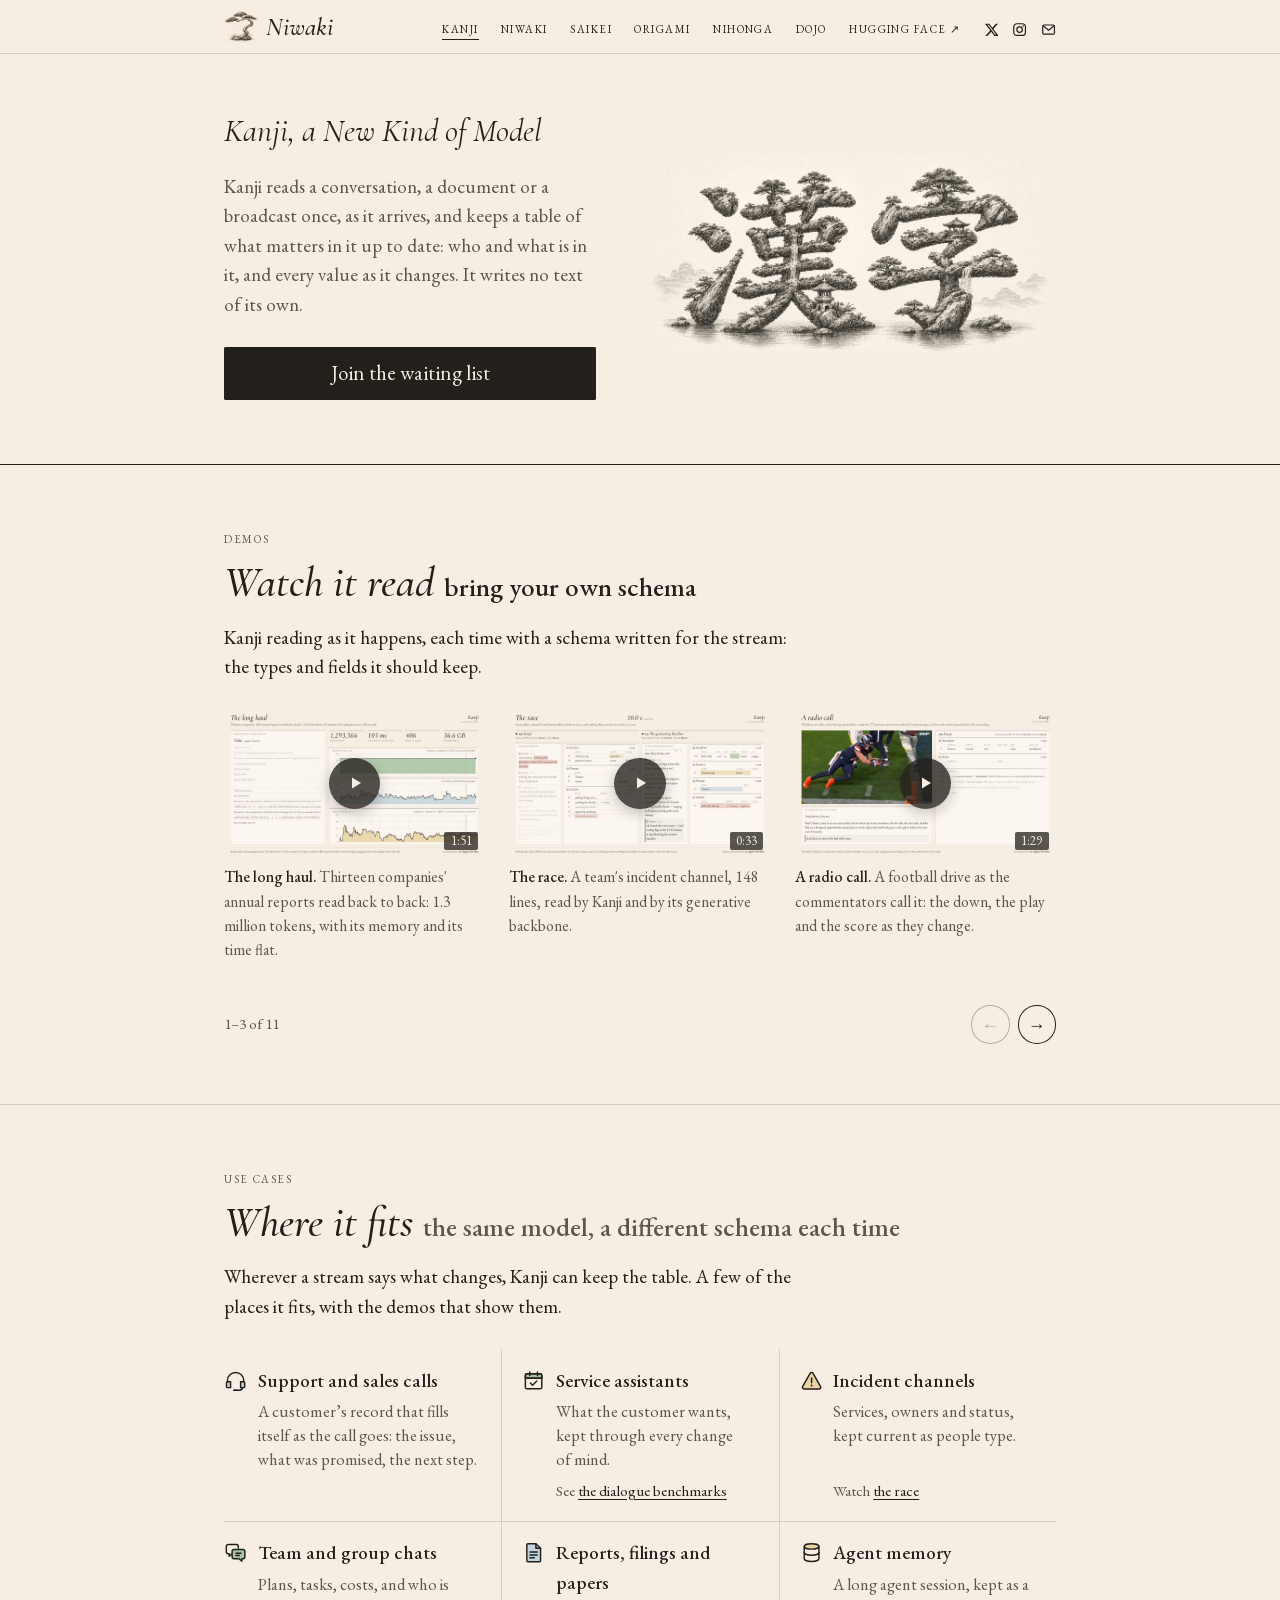
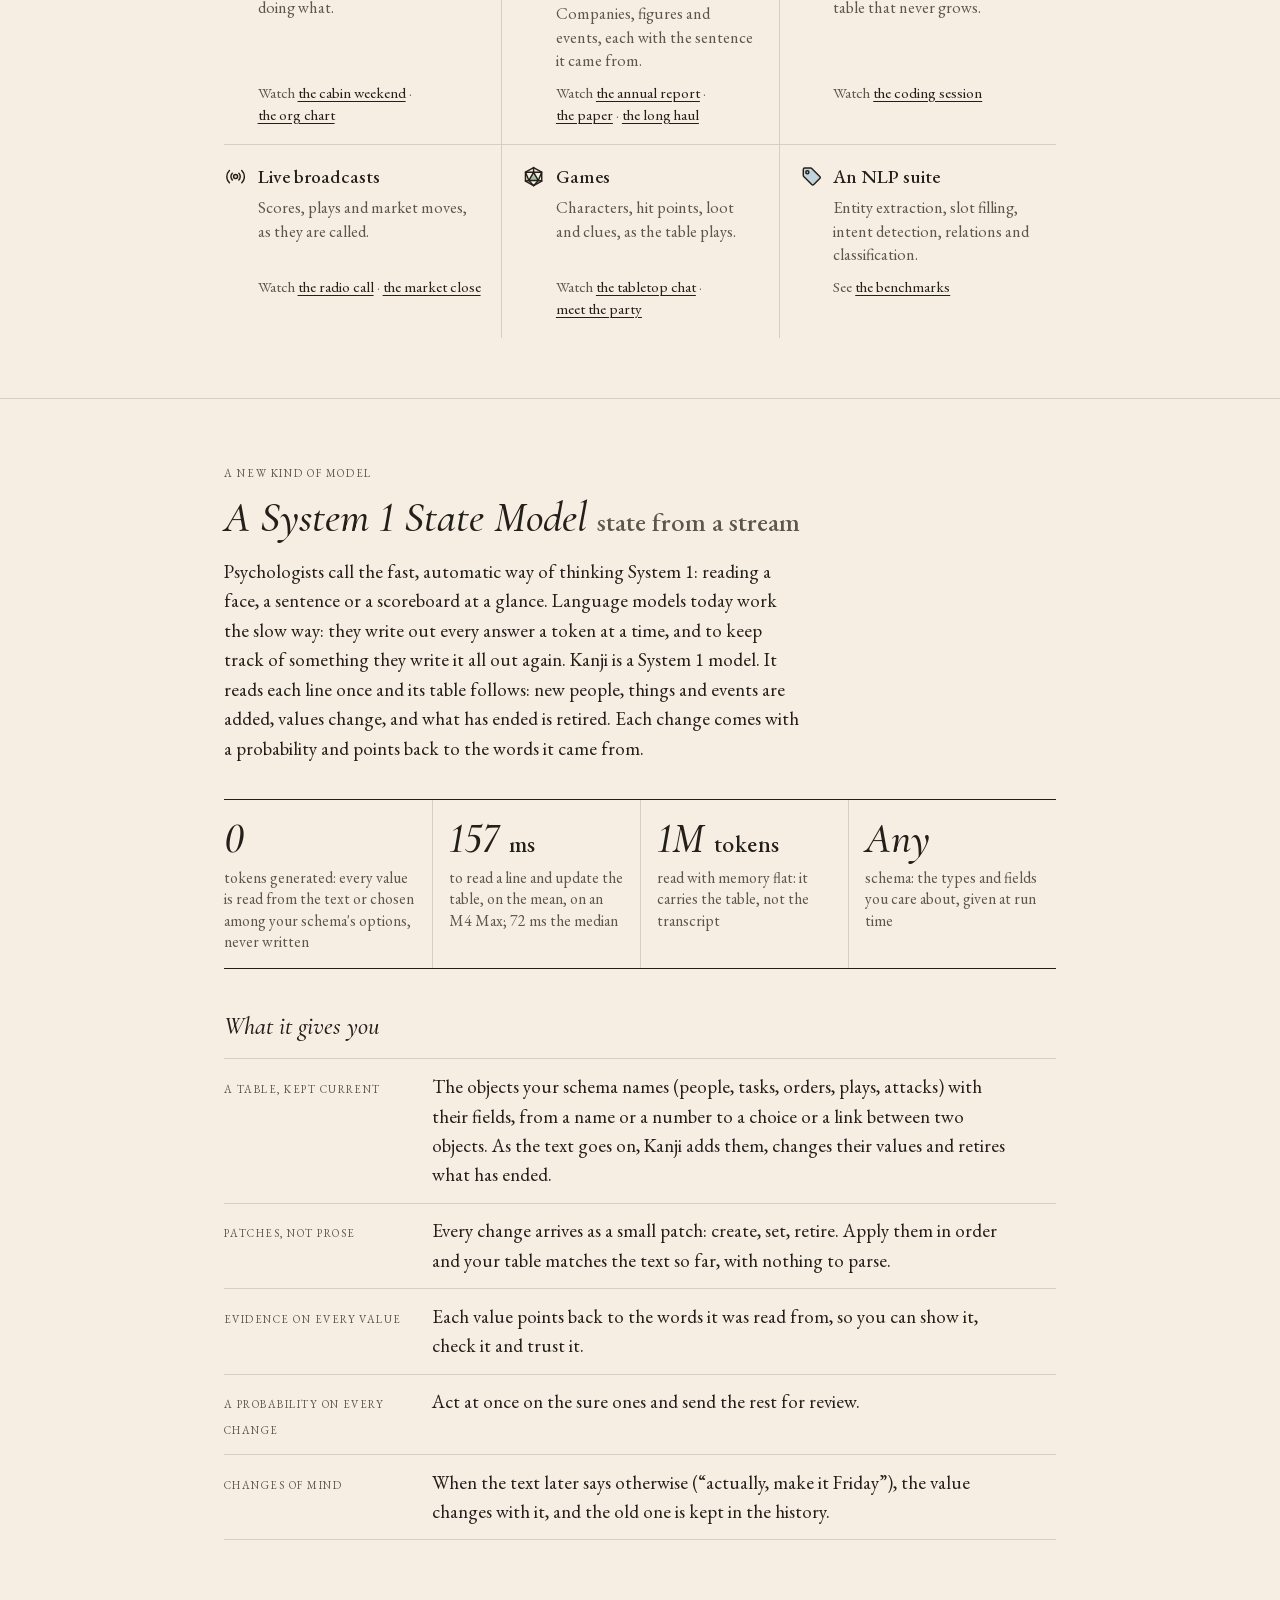
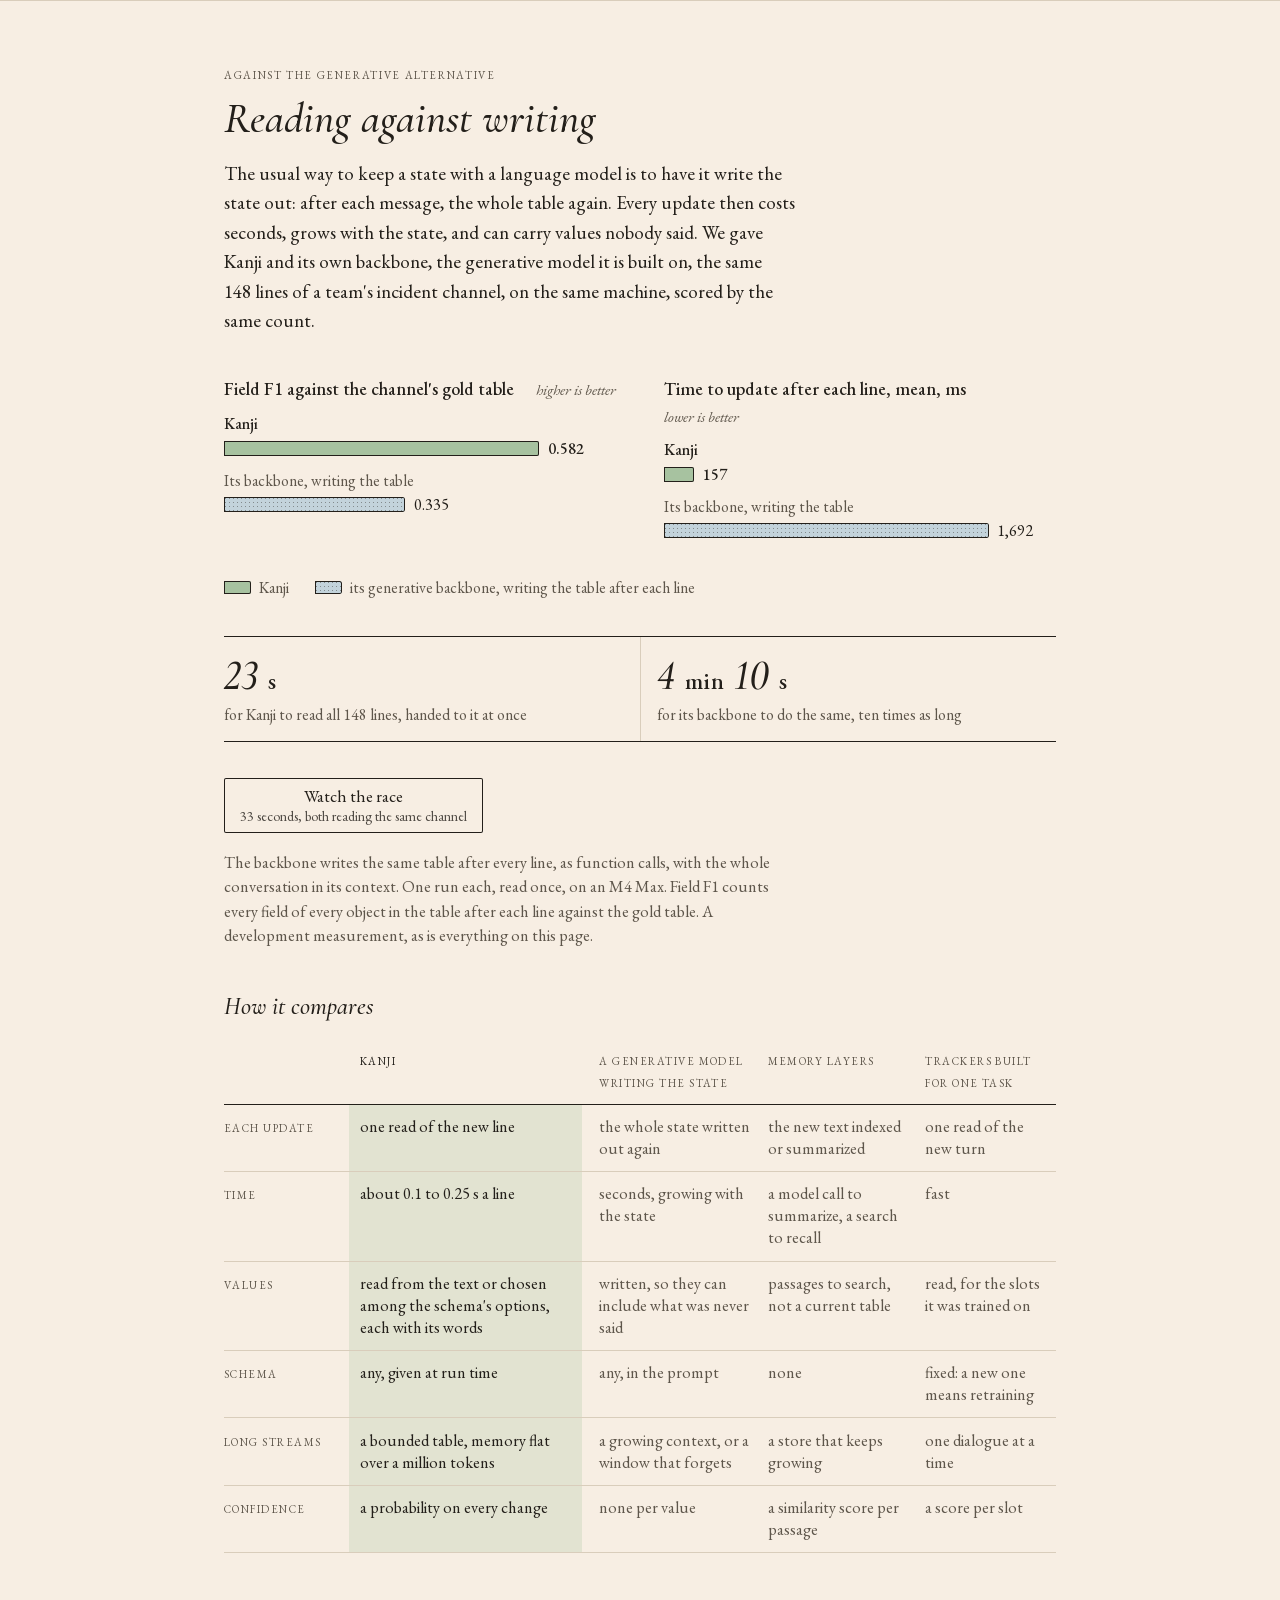
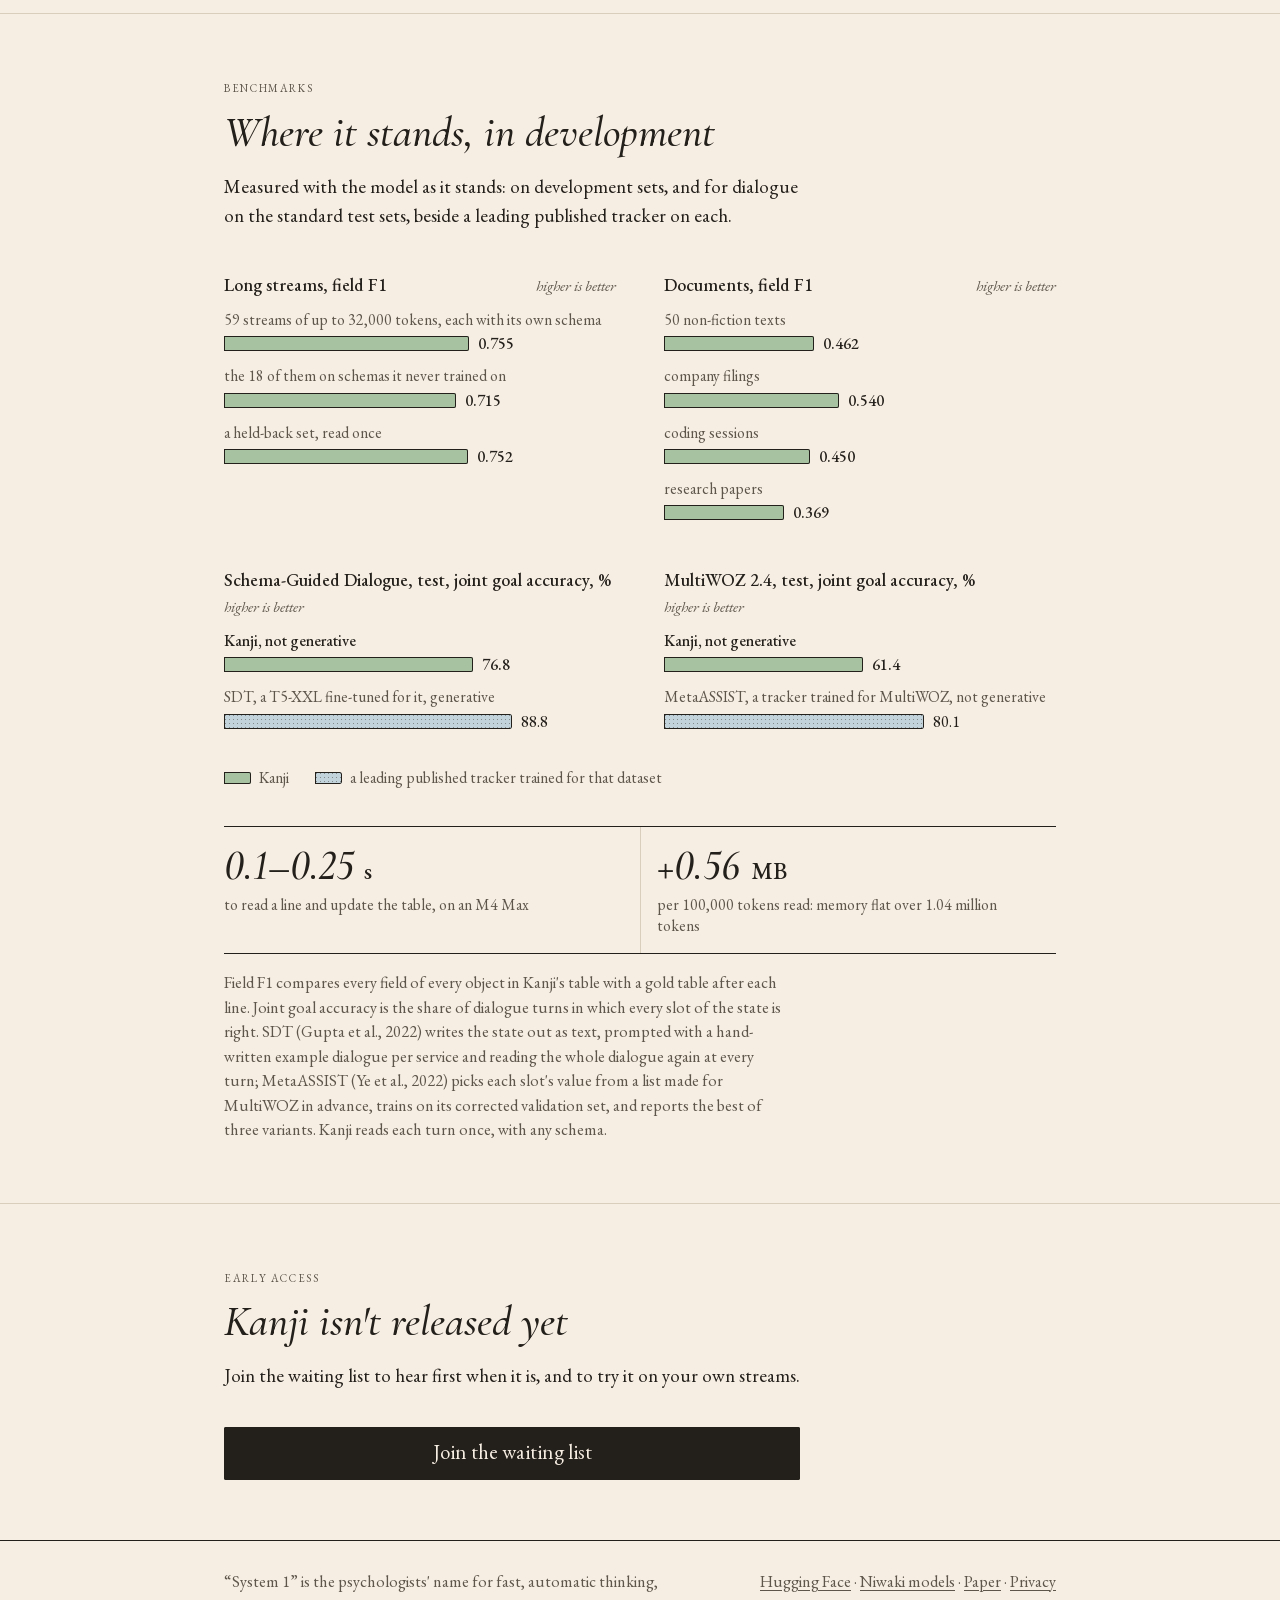
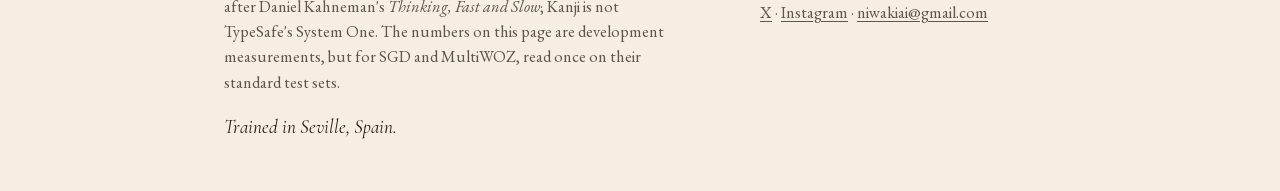
==== commit 082d6e56: "Kanji form" ====
--- a/index.html
+++ b/index.html
@@ -140,6 +140,26 @@
     </div>
   </section>
 
+  <!-- ======================= where it fits: use cases, each with the demo that shows it ======================= -->
+  <section id="uses" aria-labelledby="h-uses">
+    <div class="wrap">
+      <p class="eyebrow">Use cases</p>
+      <h2 id="h-uses"><span class="nb">Where it fits</span> <span class="sub">the same model, a different schema each time</span></h2>
+      <p class="summary">Wherever a stream says what changes, Kanji can keep the table. A few of the places it fits, with the demos that show them.</p>
+      <ul class="uses">
+        <li><svg class="ic" viewBox="0 0 24 24" aria-hidden="true" focusable="false"><path class="mist" d="M3.6 13.2h3.2v6.1H3.6a1 1 0 0 1-1-1v-4.1a1 1 0 0 1 1-1zM17.2 13.2h3.2a1 1 0 0 1 1 1v4.1a1 1 0 0 1-1 1h-3.2z"/><path d="M3.6 13.2V12a8.4 8.4 0 0 1 16.8 0v1.2"/><path d="M19 19.3c0 1.6-1.6 2.6-3.6 2.6h-2.3"/><path class="ink" d="M10.4 20.9h2.8v2h-2.8a1 1 0 0 1 0-2z"/></svg><div class="what"><b>Support and sales calls</b><p>A customer’s record that fills itself as the call goes: the issue, what was promised, the next step.</p></div></li>
+        <li><svg class="ic" viewBox="0 0 24 24" aria-hidden="true" focusable="false"><path class="pine" d="M5.2 5h13.6a1.7 1.7 0 0 1 1.7 1.7v2.8h-17V6.7A1.7 1.7 0 0 1 5.2 5z"/><rect x="3.5" y="5" width="17" height="15.5" rx="1.7"/><path d="M3.5 9.5h17M8 3.2v3.6M16 3.2v3.6"/><path d="M8.7 14.6l2.2 2.2 4.4-4.4"/></svg><div class="what"><b>Service assistants</b><p>What the customer wants, kept through every change of mind.</p></div><p class="watch">See <a href="#benchmarks">the dialogue benchmarks</a></p></li>
+        <li><svg class="ic" viewBox="0 0 24 24" aria-hidden="true" focusable="false"><path class="ochre" d="M10.6 4.3a1.6 1.6 0 0 1 2.8 0l7.9 14a1.6 1.6 0 0 1-1.4 2.4H4.1a1.6 1.6 0 0 1-1.4-2.4z"/><path d="M12 9.4v4.8"/><circle class="ink" cx="12" cy="17.1" r="1"/></svg><div class="what"><b>Incident channels</b><p>Services, owners and status, kept current as people type.</p></div><p class="watch">Watch <button type="button" data-open-video="race">the race</button></p></li>
+        <li><svg class="ic" viewBox="0 0 24 24" aria-hidden="true" focusable="false"><path d="M14.8 7.2V5.6a2 2 0 0 0-2-2H4.4a2 2 0 0 0-2 2v5.6a2 2 0 0 0 2 2h1v2.6l2.9-2.6"/><path class="pine" d="M10.4 8.9h9.2a2 2 0 0 1 2 2v5.4a2 2 0 0 1-2 2h-1.1v2.7l-3-2.7h-5.1a2 2 0 0 1-2-2v-5.4a2 2 0 0 1 2-2z"/><path d="M12.4 12.6h5.2M12.4 15h3.4"/></svg><div class="what"><b>Team and group chats</b><p>Plans, tasks, costs, and who is doing what.</p></div><p class="watch">Watch <span class="nw"><button type="button" data-open-video="cabin">the cabin weekend</button>&nbsp;·</span> <button type="button" data-open-video="orgchart">the org chart</button></p></li>
+        <li><svg class="ic" viewBox="0 0 24 24" aria-hidden="true" focusable="false"><path class="mist" d="M6.2 2.8h8.2l4.8 4.8v12.6a1.2 1.2 0 0 1-1.2 1.2H6.2A1.2 1.2 0 0 1 5 20.2V4a1.2 1.2 0 0 1 1.2-1.2z"/><path d="M14.4 2.8v4.8h4.8"/><path d="M8.2 11.4h7.6M8.2 14.4h7.6M8.2 17.4h4.6"/></svg><div class="what"><b>Reports, filings and papers</b><p>Companies, figures and events, each with the sentence it came from.</p></div><p class="watch">Watch <span class="nw"><button type="button" data-open-video="filing">the annual report</button>&nbsp;·</span> <span class="nw"><button type="button" data-open-video="paper">the paper</button>&nbsp;·</span> <button type="button" data-open-video="haul">the long haul</button></p></li>
+        <li><svg class="ic" viewBox="0 0 24 24" aria-hidden="true" focusable="false"><ellipse class="ochre" cx="12" cy="5.6" rx="7.6" ry="2.8"/><path d="M4.4 5.6v12.8c0 1.55 3.4 2.8 7.6 2.8s7.6-1.25 7.6-2.8V5.6"/><path d="M4.4 12c0 1.55 3.4 2.8 7.6 2.8s7.6-1.25 7.6-2.8"/></svg><div class="what"><b>Agent memory</b><p>A long agent session, kept as a table that never grows.</p></div><p class="watch">Watch <button type="button" data-open-video="coding">the coding session</button></p></li>
+        <li><svg class="ic" viewBox="0 0 24 24" aria-hidden="true" focusable="false"><circle class="ochre" cx="12" cy="12" r="2.1"/><path d="M8.6 8.6a4.8 4.8 0 0 0 0 6.8M15.4 8.6a4.8 4.8 0 0 1 0 6.8M5.6 5.6a9 9 0 0 0 0 12.8M18.4 5.6a9 9 0 0 1 0 12.8"/></svg><div class="what"><b>Live broadcasts</b><p>Scores, plays and market moves, as they are called.</p></div><p class="watch">Watch <span class="nw"><button type="button" data-open-video="radio">the radio call</button>&nbsp;·</span> <button type="button" data-open-video="close">the market close</button></p></li>
+        <li><svg class="ic" viewBox="0 0 24 24" aria-hidden="true" focusable="false"><path class="pine" d="M12 7.6l4.9 8.4H7.1z"/><path d="M12 2.6l8.4 4.8v9.2L12 21.4l-8.4-4.8V7.4z"/><path d="M12 2.6v5M3.6 7.4l3.5 8.6M20.4 7.4l-3.5 8.6M7.1 16 12 21.4l4.9-5.4M3.6 16.6l3.5-.6M20.4 16.6l-3.5-.6M3.6 7.4 12 7.6l8.4-.2"/></svg><div class="what"><b>Games</b><p>Characters, hit points, loot and clues, as the table plays.</p></div><p class="watch">Watch <span class="nw"><button type="button" data-open-video="rpg">the tabletop chat</button>&nbsp;·</span> <button type="button" data-open-video="party">meet the party</button></p></li>
+        <li><svg class="ic" viewBox="0 0 24 24" aria-hidden="true" focusable="false"><path class="mist" d="M3.4 4.6v6.2c0 .4.16.78.44 1.06l8.3 8.3a1.5 1.5 0 0 0 2.12 0l6.2-6.2a1.5 1.5 0 0 0 0-2.12l-8.3-8.3A1.5 1.5 0 0 0 11.1 3.1H4.9a1.5 1.5 0 0 0-1.5 1.5z"/><circle cx="7.6" cy="7.6" r="1.6"/></svg><div class="what"><b>An NLP suite</b><p>Entity extraction, slot filling, intent detection, relations and classification.</p></div><p class="watch">See <a href="#benchmarks">the benchmarks</a></p></li>
+      </ul>
+    </div>
+  </section>
+
   <!-- ======================= what it is ======================= -->
   <section id="what" aria-labelledby="h-what">
     <div class="wrap">
@@ -279,7 +299,7 @@
         <li><span class="n">+0.56 <small>MB</small></span><span class="c">per 100,000 tokens read: memory flat over 1.04 million tokens</span></li>
       </ul>
 
-      <p class="note">Field F1 compares every field of every object in Kanji's table with a gold table after each line. Joint goal accuracy is the share of dialogue turns in which every slot of the state is right. SDT (Gupta et al., 2022) writes the state out as text, reading the whole dialogue again at every turn; MetaASSIST (Ye et al., 2022) picks each slot's value from a list made for MultiWOZ in advance. Kanji reads each turn once, with any schema.</p>
+      <p class="note">Field F1 compares every field of every object in Kanji's table with a gold table after each line. Joint goal accuracy is the share of dialogue turns in which every slot of the state is right. SDT (Gupta et al., 2022) writes the state out as text, prompted with a hand-written example dialogue per service and reading the whole dialogue again at every turn; MetaASSIST (Ye et al., 2022) picks each slot's value from a list made for MultiWOZ in advance, trains on its corrected validation set, and reports the best of three variants. Kanji reads each turn once, with any schema.</p>
     </div>
   </section>
 
@@ -308,11 +328,36 @@
   <p class="source" hidden><span class="what">Original video</span>: <a class="original" target="_blank" rel="noopener"></a><span class="by"></span><a class="licence" target="_blank" rel="noopener license" hidden></a></p>
 </dialog>
 
+<!-- the waiting list's form: both "Join the waiting list" buttons open it; its ×, a click outside it, or Escape closes it. Where its
+     answers go isn't set yet (WAITLIST_ENDPOINT in the script below): until it is, the form says so and sends nothing -->
+<dialog class="signup" id="signup" aria-labelledby="signup-title">
+  <div class="panel">
+    <button type="button" class="close" aria-label="Close">&times;</button>
+    <form class="signup-form">
+      <h2 id="signup-title">Join the waiting list</h2>
+      <p class="intro">We’ll write when Kanji is ready to try on your own streams.</p>
+      <label><span>Email</span><input type="email" name="email" autocomplete="email" required></label>
+      <label><span>Name</span><input type="text" name="name" autocomplete="name" required></label>
+      <label><span>Company <i>optional</i></span><input type="text" name="company" autocomplete="organization"></label>
+      <label><span>Role <i>optional</i></span><input type="text" name="role" autocomplete="organization-title"></label>
+      <label class="consent"><input type="checkbox" name="consent" value="yes" required><span>I agree that Niwaki keeps these details to write to me about Kanji.</span></label>
+      <div class="trap" aria-hidden="true"><input type="text" name="website" tabindex="-1" autocomplete="off"></div>
+      <button type="submit" class="send">Join the waiting list</button>
+      <p class="status" aria-live="polite"></p>
+      <p class="privacy">Niwaki keeps these details only to write to you about Kanji, on your consent; Cloudflare stores them for us. You can see, correct or delete them, or withdraw your consent, at any time by writing to <a href="mailto:niwakiai@gmail.com">niwakiai@gmail.com</a>. <a href="privacy/">Privacy notice</a>.</p>
+    </form>
+    <div class="done" hidden>
+      <h2>Thank you</h2>
+      <p>You’re on the list. We’ll write when Kanji is ready to try.</p>
+    </div>
+  </div>
+</dialog>
+
 <footer>
   <div class="wrap">
     <p>“System 1” is the psychologists' name for fast, automatic thinking, after Daniel Kahneman's <i>Thinking, Fast and Slow</i>; Kanji is not TypeSafe's System One. The numbers on this page are development measurements, but for SGD and MultiWOZ, read once on their standard test sets.</p>
     <div class="links">
-      <p><a href="https://huggingface.co/neopolita">Hugging Face</a> · <a href="niwaki/">Niwaki models</a> · <a href="paper/">Paper</a></p>
+      <p><a href="https://huggingface.co/neopolita">Hugging Face</a> · <a href="niwaki/">Niwaki models</a> · <a href="paper/">Paper</a> · <a href="privacy/">Privacy</a></p>
       <p class="social"><a href="https://x.com/NiwakiAI">X</a> · <a href="https://www.instagram.com/niwakiai">Instagram</a> · <a href="mailto:niwakiai@gmail.com">niwakiai@gmail.com</a></p>
     </div>
     <p class="made">Trained in Seville, Spain.</p>
@@ -383,6 +428,36 @@
     player.addEventListener("close", () => { video.pause(); video.removeAttribute("src"); video.load(); });
     [link, licence].forEach((a) => a.addEventListener("click", () => video.pause()));   // they open in a new tab; this one waits
   }
+  // the waiting list's form: the two "Join the waiting list" buttons open it. WAITLIST_ENDPOINT is where its answers go (a form
+  // service's address, sent as a POST of the form's fields); while it is empty the form sends nothing and says so
+  const WAITLIST_ENDPOINT = "https://niwaki-waitlist.neopolita.workers.dev/";
+  const signup = document.getElementById("signup");
+  if (signup) {
+    const form = signup.querySelector("form"), done = signup.querySelector(".done"), status = signup.querySelector(".status");
+    const send = form.querySelector(".send");
+    const open = () => { form.hidden = false; done.hidden = true; status.textContent = ""; signup.showModal(); form.elements.email.focus(); };
+    document.querySelectorAll(".get button:not([data-open-video])").forEach((b) => b.addEventListener("click", open));
+    signup.querySelector(".close").addEventListener("click", () => signup.close());
+    signup.addEventListener("click", (event) => { if (event.target === signup) signup.close(); });   // the dimmed page around it
+    form.addEventListener("submit", async (event) => {
+      event.preventDefault();   // the browser has checked the fields by now
+      if (form.elements.website.value) return;   // a field only a bot fills
+      if (!WAITLIST_ENDPOINT) { status.textContent = "This form isn’t connected yet: nothing was sent."; return; }
+      send.disabled = true;
+      status.textContent = "Sending…";
+      try {
+        const response = await fetch(WAITLIST_ENDPOINT, { method: "POST", body: new FormData(form), headers: { Accept: "application/json" } });
+        if (!response.ok) throw new Error(String(response.status));
+        form.reset();
+        form.hidden = true;
+        done.hidden = false;
+      } catch {
+        status.textContent = "That didn’t go through. Please try again, or write to niwakiai@gmail.com.";
+      } finally {
+        send.disabled = false;
+      }
+    });
+  }
 </script>
 
 <!-- Cloudflare Web Analytics --><script type='module' src='https://static.cloudflareinsights.com/beacon.min.js' data-cf-beacon='{"token": "8cd674c9e00d4cffa8a037381ee5b2b9"}'></script><!-- End Cloudflare Web Analytics -->
--- a/kanji/kanji.css
+++ b/kanji/kanji.css
@@ -133,6 +133,80 @@
   .reels { grid-auto-columns: 86%; gap: 1rem; }   /* one tile at a time, the next one's edge in view */
 }
 
+/* ---------- where it fits: use cases in a ruled grid, three across (one on a phone), each with the demos that show it, which open
+   the player as "Watch the race" does ---------- */
+.uses { list-style: none; margin: 1.75rem 0 0; padding: 0; display: grid; grid-template-columns: repeat(3, minmax(0, 1fr)); }
+/* rules between the cards only: none above the first row or under the last (three across here, one on a phone) */
+@media (min-width: 46.0625rem) {
+  .uses li:nth-child(3n + 1):nth-last-child(-n + 3), .uses li:nth-child(3n + 1):nth-last-child(-n + 3) ~ li { border-bottom: 0; }
+}
+.uses li { padding: 1.05rem 1.25rem 1.15rem 0; border-bottom: 1px solid var(--rule); }
+.uses li:not(:nth-child(3n + 1)) { border-left: 1px solid var(--rule); padding-left: 1.25rem; }
+.uses b { display: block; font-weight: 500; color: var(--ink); }
+/* each use case's icon, to the left of its title, its text hanging under the title: ink lines as fine as the text's, one part
+   washed in a tint of the chart bars (pine, ochre, mist), as the site's engravings are hand-tinted */
+.uses li { display: grid; grid-template-columns: 1.45rem minmax(0, 1fr); column-gap: 0.65rem; }
+.uses li > .ic { grid-column: 1; grid-row: 1; align-self: start; margin-top: calc((1.55em - 1.45rem) / 2); }   /* on the title's first line */
+.uses li > :not(.ic) { grid-column: 2; }
+/* a row's cards share its two row lines (a subgrid): the title and its line in the first, "Watch" or "See" in the second, so
+   that a row's links start level however long the text above them */
+.uses li { grid-row: span 2; grid-template-rows: subgrid; row-gap: 0; }
+.uses li > .what { grid-row: 1; }
+.uses li > .watch { grid-row: 2; }
+.uses .ic { width: 1.45rem; height: 1.45rem; fill: none; stroke: currentColor; stroke-width: 1.5; stroke-linecap: round; stroke-linejoin: round; color: var(--ink); }
+.uses .ic .pine { fill: var(--tint-release); }
+.uses .ic .ochre { fill: var(--tint-earlier); }
+.uses .ic .mist { fill: var(--tint-unpruned); }
+.uses .ic .ink { fill: currentColor; stroke: none; }
+.uses p { margin: 0.3rem 0 0; font-size: 1.02rem; line-height: 1.45; color: var(--ink-soft); text-wrap: pretty; }
+.uses p.watch { margin-top: 0.55rem; font-size: 0.95rem; }
+.uses .watch button {
+  font: inherit; color: var(--ink); background: none; border: 0; padding: 0; cursor: pointer; white-space: nowrap;
+  text-decoration-line: underline; text-decoration-thickness: 1px; text-underline-offset: 0.18em;
+}
+.uses .watch button:hover { text-decoration-thickness: 2px; }
+.uses .watch .nw { white-space: nowrap; }   /* a link and the dot after it stay on one line */
+.uses .watch a { color: var(--ink); }
+@media (max-width: 46rem) {
+  .uses { grid-template-columns: minmax(0, 1fr); }
+  .uses li, .uses li:not(:nth-child(3n + 1)) { border-left: 0; padding: 0.95rem 0 1rem; }
+  .uses li:last-child { border-bottom: 0; }
+}
+
+/* ---------- the waiting list's form, in a dialog over the page dimmed: the site's paper, labels in small caps as "What it gives you"
+   names its facts, fields on a lighter paper with the hairline, the waiting list's own button to send ---------- */
+.signup { padding: 0; border: 1px solid var(--rule); border-radius: 3px; background: var(--paper); color: var(--ink);
+  width: min(30rem, calc(100vw - 2rem)); max-width: none; box-shadow: 0 18px 60px rgb(35 31 26 / 0.25); }
+.signup::backdrop { background: rgb(20 17 14 / 0.55); }
+.signup .panel { position: relative; padding: 2rem 2rem 1.6rem; }
+.signup h2 { font-size: 2rem; padding-right: 2.25rem; }
+.signup .intro { margin: 0.55rem 0 0.4rem; color: var(--ink-soft); text-wrap: pretty; }
+.signup label { display: block; margin-top: 0.9rem; }
+.signup label span { display: block; font-variant-caps: all-small-caps; letter-spacing: 0.09em; font-size: 1.02rem; color: var(--ink-soft); }
+.signup label i { font-variant-caps: normal; letter-spacing: 0; font-size: 0.92rem; color: var(--ink-dim); margin-left: 0.25rem; }
+.signup input[type=email], .signup input[type=text] { display: block; width: 100%; margin-top: 0.2rem; font: inherit; font-size: 1.1rem; color: var(--ink);
+  background: color-mix(in srgb, #fff 55%, var(--paper)); border: 1px solid var(--rule); border-radius: 2px; padding: 0.5rem 0.65rem; }
+.signup input:focus { outline: 2px solid var(--ink); outline-offset: 1px; border-color: var(--ink); }
+.signup .trap { position: absolute; left: -10000px; width: 1px; height: 1px; overflow: hidden; }
+.signup .send { display: block; width: 100%; margin-top: 1.4rem; font: inherit; font-size: 1.2rem; line-height: 1.2; cursor: pointer;
+  padding: 0.75rem 1rem 0.8rem; border: 0; border-radius: 2px; background: var(--ink); color: var(--paper); box-shadow: inset 0 0 0 1px var(--ink); }
+.signup .send:hover:not(:disabled) { background: transparent; color: var(--ink); }
+.signup .send:disabled { opacity: 0.6; cursor: default; }
+.signup .status { min-height: 1.45em; margin: 0.7rem 0 0; font-size: 0.98rem; color: var(--ink-soft); }
+/* consent, unticked until the person ticks it, and the notice's first layer under the button */
+.signup label.consent { display: flex; gap: 0.6rem; align-items: flex-start; margin-top: 1.1rem; cursor: pointer; }
+.signup label.consent input { flex: none; width: 1.05rem; height: 1.05rem; margin: 0.28rem 0 0; accent-color: var(--ink); }
+.signup label.consent span { font-variant-caps: normal; letter-spacing: 0; font-size: 1rem; line-height: 1.45; color: var(--ink); }
+.signup .privacy { margin: 0.35rem 0 0; font-size: 0.88rem; line-height: 1.45; color: var(--ink-soft); text-wrap: pretty; }
+.signup .close { position: absolute; top: 0.85rem; right: 0.85rem; width: 2.3rem; height: 2.3rem; display: grid; place-items: center;
+  padding: 0; border: 0; border-radius: 50%; background: none; font: inherit; font-size: 1.6rem; line-height: 1; color: var(--ink-soft); cursor: pointer; }
+.signup .close:hover { color: var(--ink); background: rgb(35 31 26 / 0.06); }
+.signup .done p { margin: 0.6rem 0 0.4rem; color: var(--ink-soft); }
+@media (max-width: 46rem) {
+  .signup .panel { padding: 1.6rem 1.25rem 1.3rem; }
+  .signup h2 { font-size: 1.75rem; }
+}
+
 @media print {
   .get button { display: none; }
 }
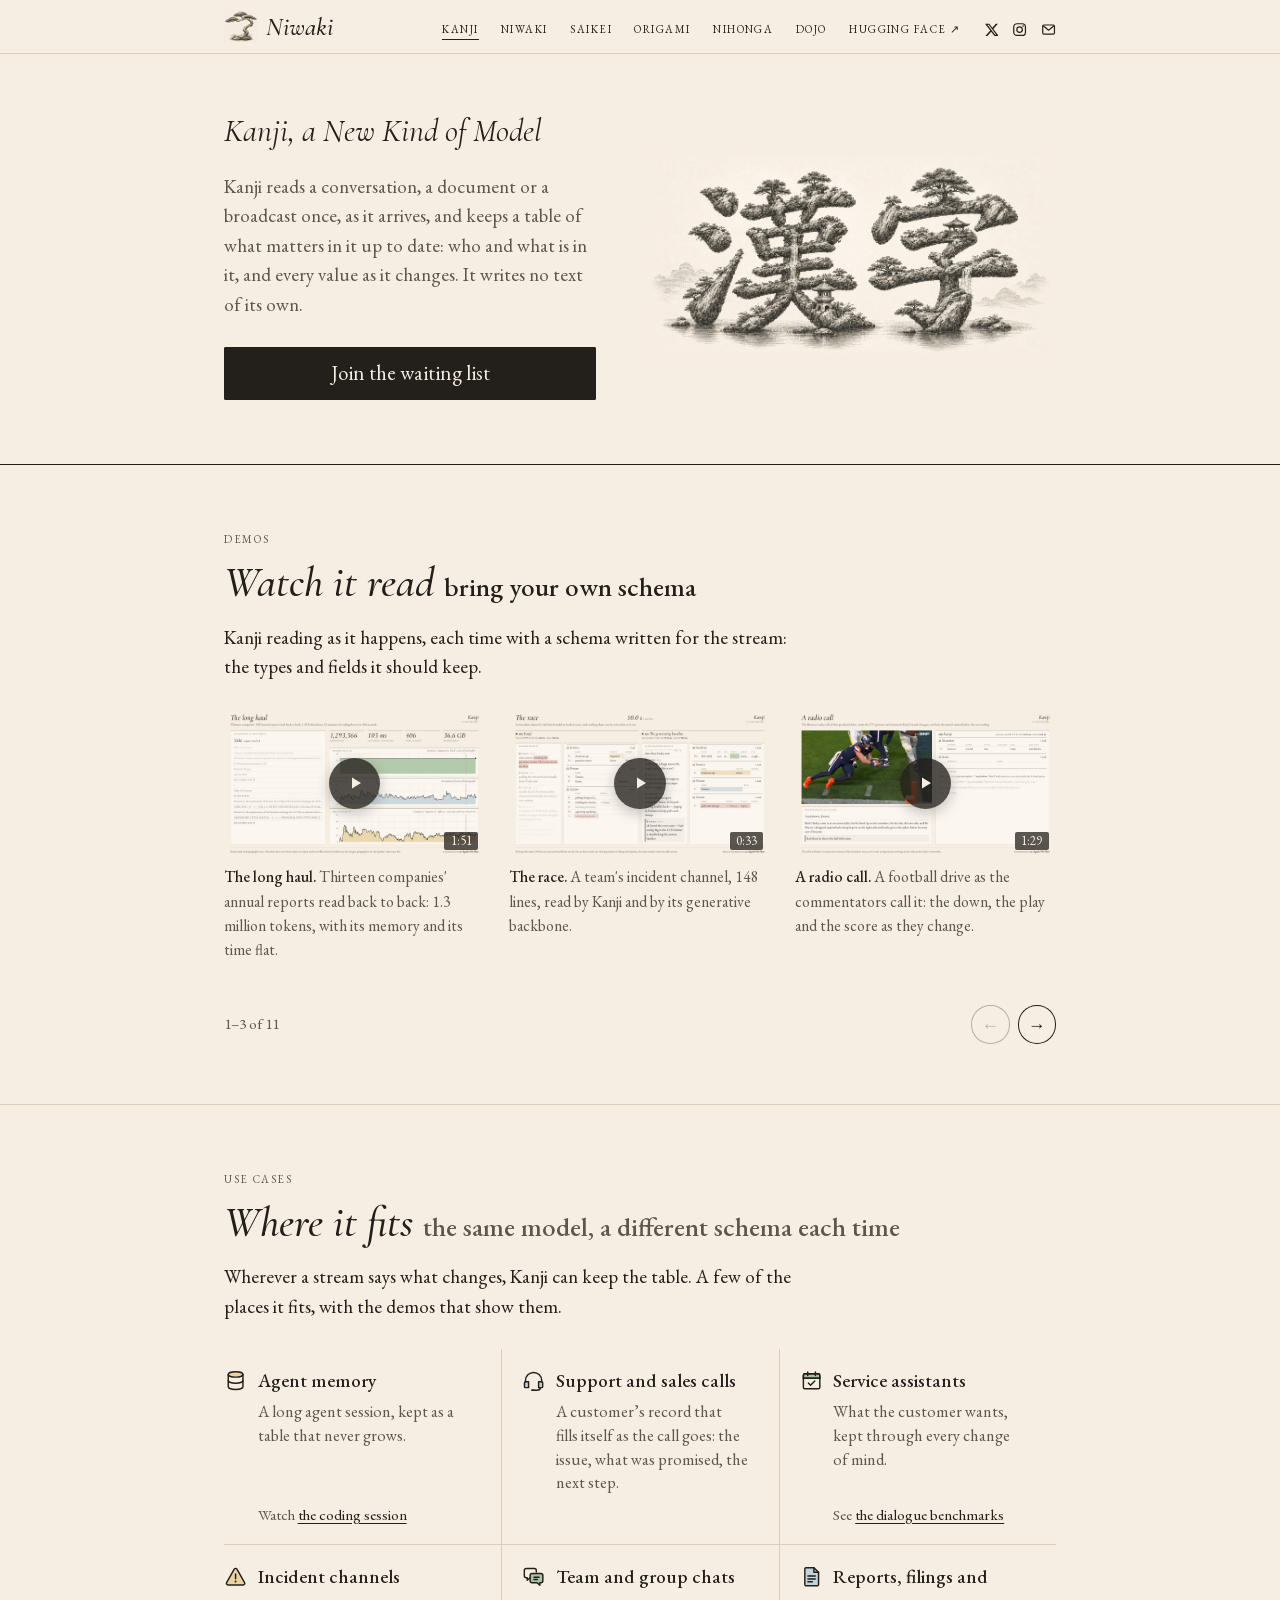
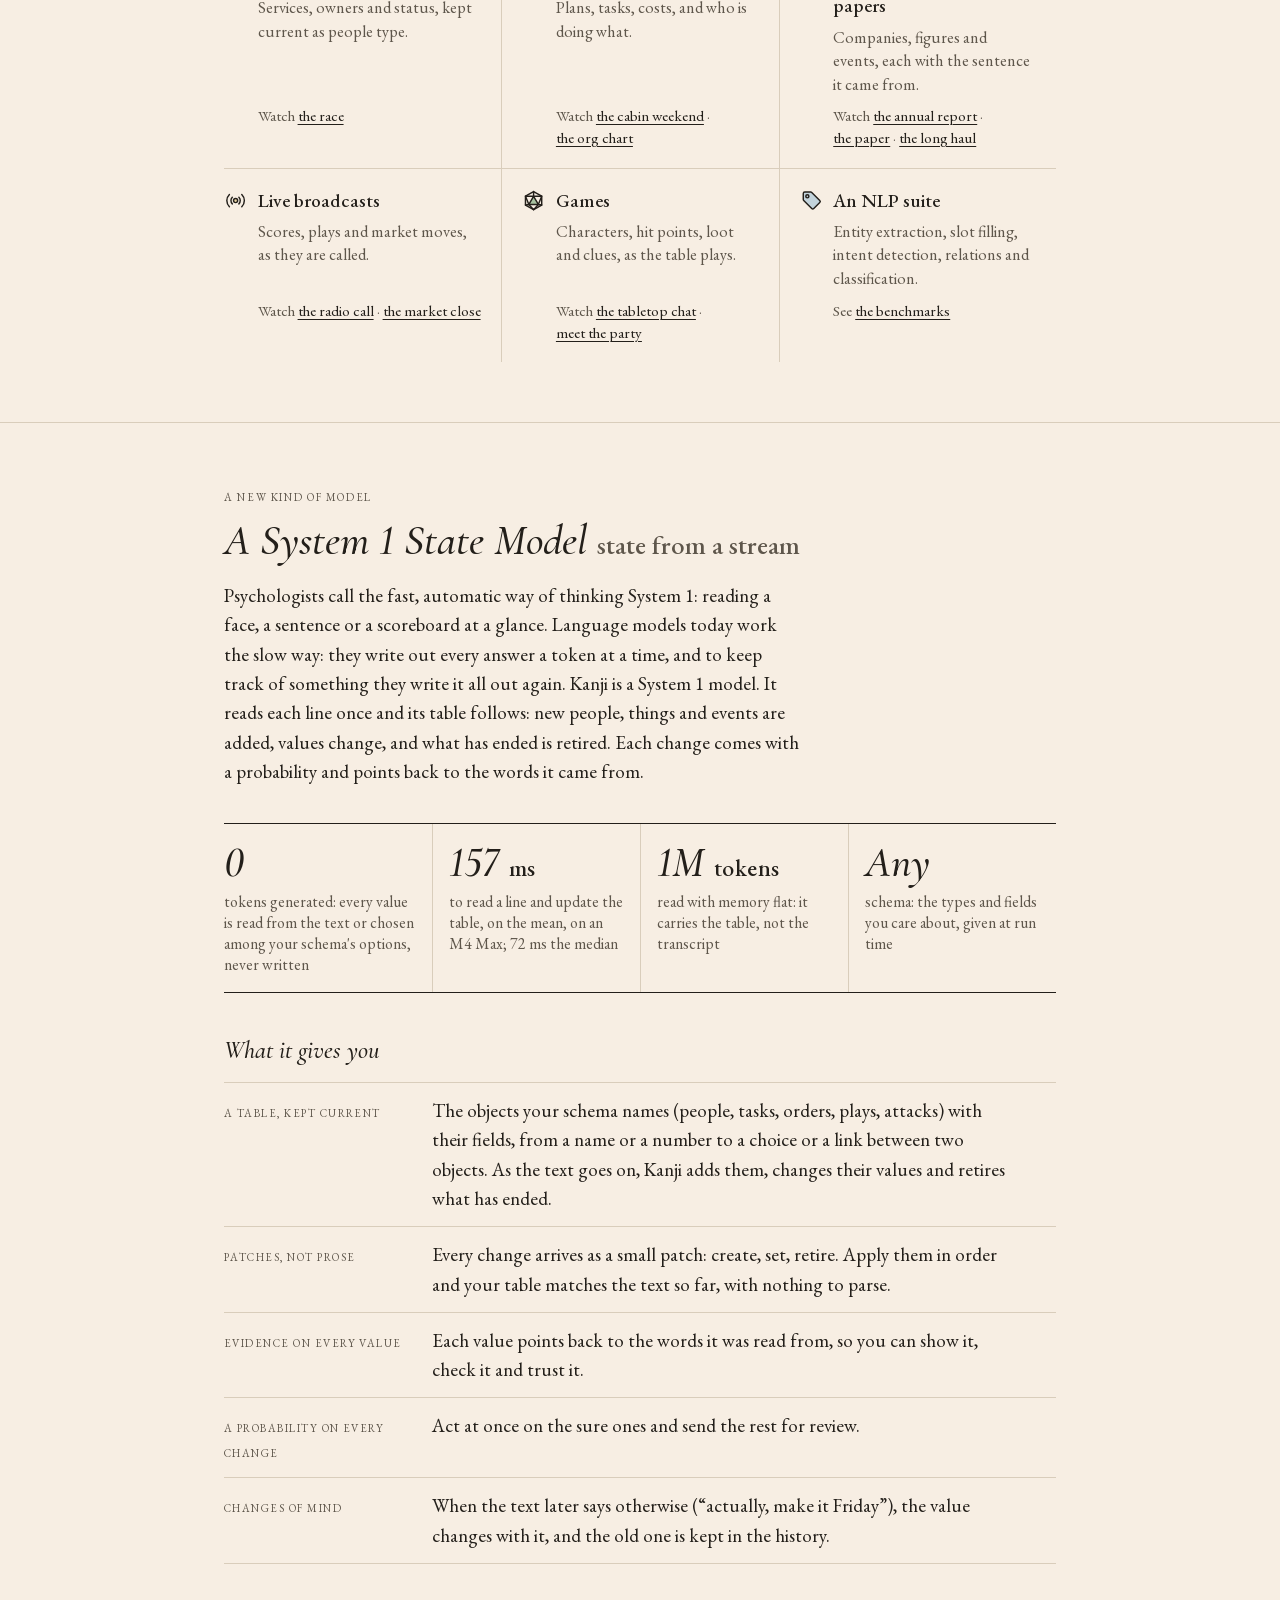
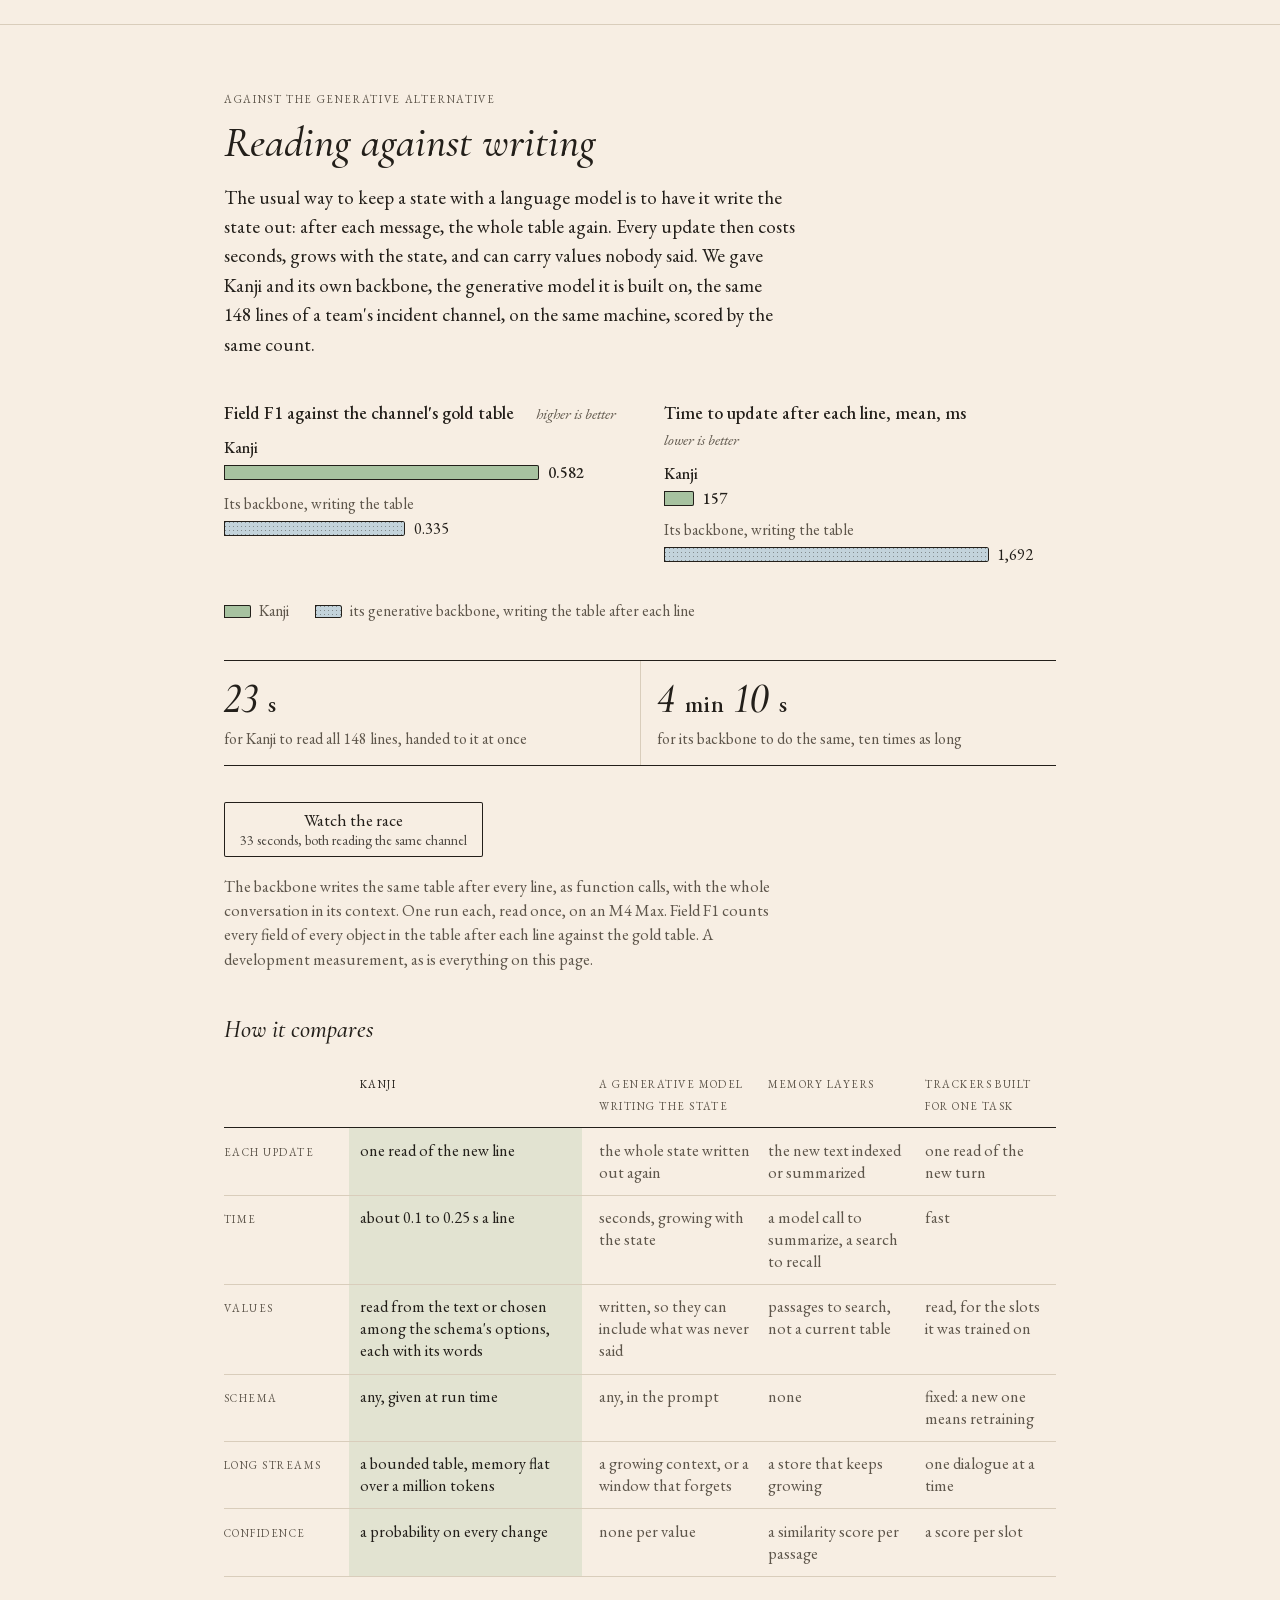
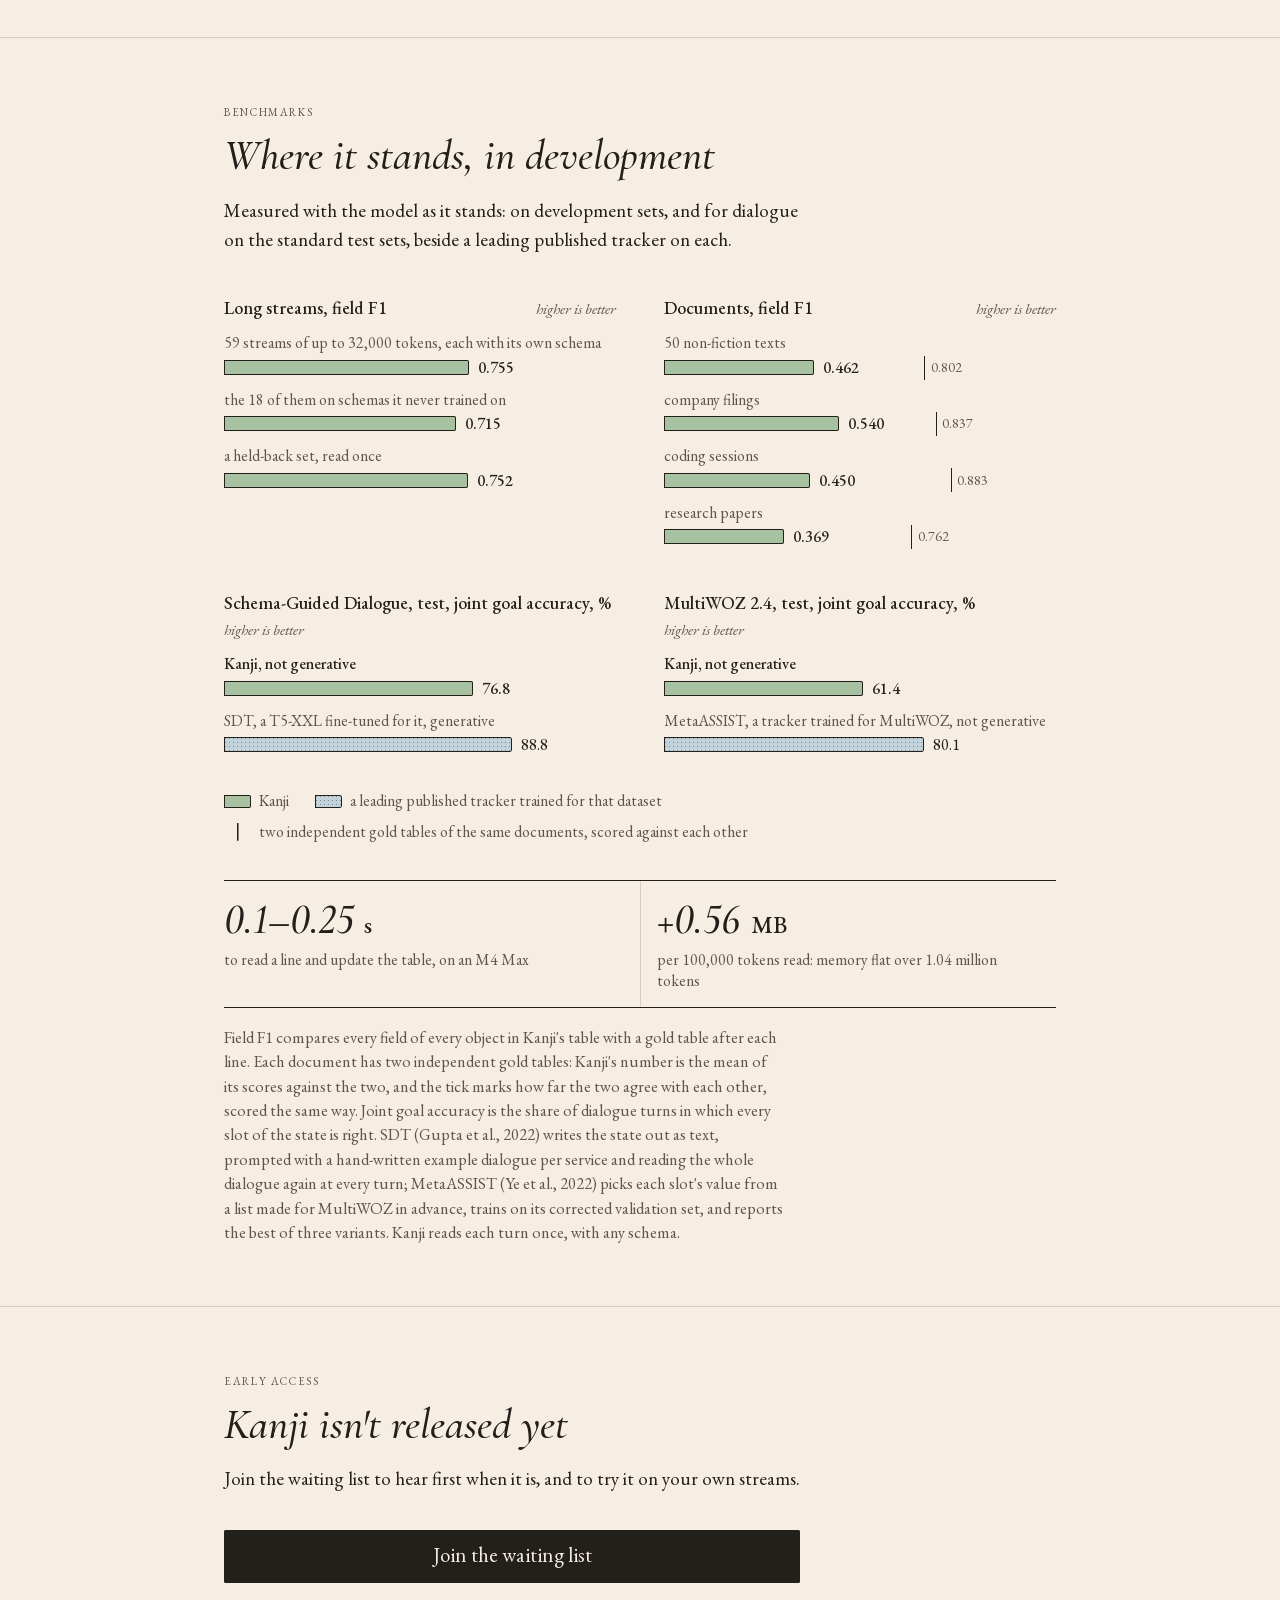
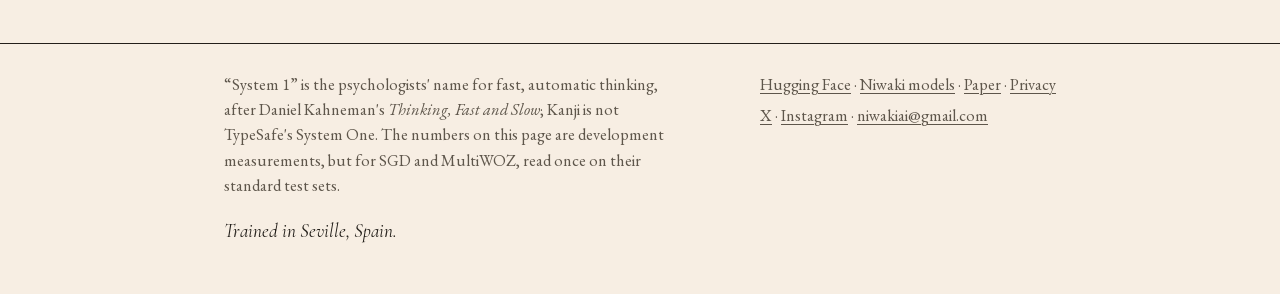
==== commit ad4466eb: "wip" ====
--- a/index.html
+++ b/index.html
@@ -12,12 +12,36 @@
   <meta property="og:url" content="https://niwakiai.com/">
   <meta property="og:image" content="https://niwakiai.com/assets/og-kanji.jpg">
   <meta name="twitter:card" content="summary_large_image">
+  <meta name="twitter:site" content="@NiwakiAI">
   <meta name="theme-color" content="#F7EEE3">
   <link rel="icon" type="image/png" sizes="32x32" href="assets/favicon-32.png">
   <link rel="icon" type="image/png" sizes="64x64" href="assets/favicon-64.png">
   <link rel="apple-touch-icon" href="assets/apple-touch-icon.png">
   <link rel="stylesheet" href="style.css">
   <link rel="stylesheet" href="kanji/kanji.css">
+  <!-- for search engines: the site's name, and the accounts that are its own -->
+  <script type="application/ld+json">
+  {
+    "@context": "https://schema.org",
+    "@graph": [
+      {
+        "@type": "Organization",
+        "@id": "https://niwakiai.com/#organization",
+        "name": "Niwaki",
+        "url": "https://niwakiai.com/",
+        "logo": "https://niwakiai.com/assets/apple-touch-icon.png",
+        "sameAs": ["https://x.com/NiwakiAI", "https://www.instagram.com/niwakiai"]
+      },
+      {
+        "@type": "WebSite",
+        "@id": "https://niwakiai.com/#website",
+        "name": "Niwaki",
+        "url": "https://niwakiai.com/",
+        "publisher": { "@id": "https://niwakiai.com/#organization" }
+      }
+    ]
+  }
+  </script>
 </head>
 <body>
 
@@ -147,12 +171,12 @@
       <h2 id="h-uses"><span class="nb">Where it fits</span> <span class="sub">the same model, a different schema each time</span></h2>
       <p class="summary">Wherever a stream says what changes, Kanji can keep the table. A few of the places it fits, with the demos that show them.</p>
       <ul class="uses">
+        <li><svg class="ic" viewBox="0 0 24 24" aria-hidden="true" focusable="false"><ellipse class="ochre" cx="12" cy="5.6" rx="7.6" ry="2.8"/><path d="M4.4 5.6v12.8c0 1.55 3.4 2.8 7.6 2.8s7.6-1.25 7.6-2.8V5.6"/><path d="M4.4 12c0 1.55 3.4 2.8 7.6 2.8s7.6-1.25 7.6-2.8"/></svg><div class="what"><b>Agent memory</b><p>A long agent session, kept as a table that never grows.</p></div><p class="watch">Watch <button type="button" data-open-video="coding">the coding session</button></p></li>
         <li><svg class="ic" viewBox="0 0 24 24" aria-hidden="true" focusable="false"><path class="mist" d="M3.6 13.2h3.2v6.1H3.6a1 1 0 0 1-1-1v-4.1a1 1 0 0 1 1-1zM17.2 13.2h3.2a1 1 0 0 1 1 1v4.1a1 1 0 0 1-1 1h-3.2z"/><path d="M3.6 13.2V12a8.4 8.4 0 0 1 16.8 0v1.2"/><path d="M19 19.3c0 1.6-1.6 2.6-3.6 2.6h-2.3"/><path class="ink" d="M10.4 20.9h2.8v2h-2.8a1 1 0 0 1 0-2z"/></svg><div class="what"><b>Support and sales calls</b><p>A customer’s record that fills itself as the call goes: the issue, what was promised, the next step.</p></div></li>
         <li><svg class="ic" viewBox="0 0 24 24" aria-hidden="true" focusable="false"><path class="pine" d="M5.2 5h13.6a1.7 1.7 0 0 1 1.7 1.7v2.8h-17V6.7A1.7 1.7 0 0 1 5.2 5z"/><rect x="3.5" y="5" width="17" height="15.5" rx="1.7"/><path d="M3.5 9.5h17M8 3.2v3.6M16 3.2v3.6"/><path d="M8.7 14.6l2.2 2.2 4.4-4.4"/></svg><div class="what"><b>Service assistants</b><p>What the customer wants, kept through every change of mind.</p></div><p class="watch">See <a href="#benchmarks">the dialogue benchmarks</a></p></li>
         <li><svg class="ic" viewBox="0 0 24 24" aria-hidden="true" focusable="false"><path class="ochre" d="M10.6 4.3a1.6 1.6 0 0 1 2.8 0l7.9 14a1.6 1.6 0 0 1-1.4 2.4H4.1a1.6 1.6 0 0 1-1.4-2.4z"/><path d="M12 9.4v4.8"/><circle class="ink" cx="12" cy="17.1" r="1"/></svg><div class="what"><b>Incident channels</b><p>Services, owners and status, kept current as people type.</p></div><p class="watch">Watch <button type="button" data-open-video="race">the race</button></p></li>
         <li><svg class="ic" viewBox="0 0 24 24" aria-hidden="true" focusable="false"><path d="M14.8 7.2V5.6a2 2 0 0 0-2-2H4.4a2 2 0 0 0-2 2v5.6a2 2 0 0 0 2 2h1v2.6l2.9-2.6"/><path class="pine" d="M10.4 8.9h9.2a2 2 0 0 1 2 2v5.4a2 2 0 0 1-2 2h-1.1v2.7l-3-2.7h-5.1a2 2 0 0 1-2-2v-5.4a2 2 0 0 1 2-2z"/><path d="M12.4 12.6h5.2M12.4 15h3.4"/></svg><div class="what"><b>Team and group chats</b><p>Plans, tasks, costs, and who is doing what.</p></div><p class="watch">Watch <span class="nw"><button type="button" data-open-video="cabin">the cabin weekend</button>&nbsp;·</span> <button type="button" data-open-video="orgchart">the org chart</button></p></li>
         <li><svg class="ic" viewBox="0 0 24 24" aria-hidden="true" focusable="false"><path class="mist" d="M6.2 2.8h8.2l4.8 4.8v12.6a1.2 1.2 0 0 1-1.2 1.2H6.2A1.2 1.2 0 0 1 5 20.2V4a1.2 1.2 0 0 1 1.2-1.2z"/><path d="M14.4 2.8v4.8h4.8"/><path d="M8.2 11.4h7.6M8.2 14.4h7.6M8.2 17.4h4.6"/></svg><div class="what"><b>Reports, filings and papers</b><p>Companies, figures and events, each with the sentence it came from.</p></div><p class="watch">Watch <span class="nw"><button type="button" data-open-video="filing">the annual report</button>&nbsp;·</span> <span class="nw"><button type="button" data-open-video="paper">the paper</button>&nbsp;·</span> <button type="button" data-open-video="haul">the long haul</button></p></li>
-        <li><svg class="ic" viewBox="0 0 24 24" aria-hidden="true" focusable="false"><ellipse class="ochre" cx="12" cy="5.6" rx="7.6" ry="2.8"/><path d="M4.4 5.6v12.8c0 1.55 3.4 2.8 7.6 2.8s7.6-1.25 7.6-2.8V5.6"/><path d="M4.4 12c0 1.55 3.4 2.8 7.6 2.8s7.6-1.25 7.6-2.8"/></svg><div class="what"><b>Agent memory</b><p>A long agent session, kept as a table that never grows.</p></div><p class="watch">Watch <button type="button" data-open-video="coding">the coding session</button></p></li>
         <li><svg class="ic" viewBox="0 0 24 24" aria-hidden="true" focusable="false"><circle class="ochre" cx="12" cy="12" r="2.1"/><path d="M8.6 8.6a4.8 4.8 0 0 0 0 6.8M15.4 8.6a4.8 4.8 0 0 1 0 6.8M5.6 5.6a9 9 0 0 0 0 12.8M18.4 5.6a9 9 0 0 1 0 12.8"/></svg><div class="what"><b>Live broadcasts</b><p>Scores, plays and market moves, as they are called.</p></div><p class="watch">Watch <span class="nw"><button type="button" data-open-video="radio">the radio call</button>&nbsp;·</span> <button type="button" data-open-video="close">the market close</button></p></li>
         <li><svg class="ic" viewBox="0 0 24 24" aria-hidden="true" focusable="false"><path class="pine" d="M12 7.6l4.9 8.4H7.1z"/><path d="M12 2.6l8.4 4.8v9.2L12 21.4l-8.4-4.8V7.4z"/><path d="M12 2.6v5M3.6 7.4l3.5 8.6M20.4 7.4l-3.5 8.6M7.1 16 12 21.4l4.9-5.4M3.6 16.6l3.5-.6M20.4 16.6l-3.5-.6M3.6 7.4 12 7.6l8.4-.2"/></svg><div class="what"><b>Games</b><p>Characters, hit points, loot and clues, as the table plays.</p></div><p class="watch">Watch <span class="nw"><button type="button" data-open-video="rpg">the tabletop chat</button>&nbsp;·</span> <button type="button" data-open-video="party">meet the party</button></p></li>
         <li><svg class="ic" viewBox="0 0 24 24" aria-hidden="true" focusable="false"><path class="mist" d="M3.4 4.6v6.2c0 .4.16.78.44 1.06l8.3 8.3a1.5 1.5 0 0 0 2.12 0l6.2-6.2a1.5 1.5 0 0 0 0-2.12l-8.3-8.3A1.5 1.5 0 0 0 11.1 3.1H4.9a1.5 1.5 0 0 0-1.5 1.5z"/><circle cx="7.6" cy="7.6" r="1.6"/></svg><div class="what"><b>An NLP suite</b><p>Entity extraction, slot filling, intent detection, relations and classification.</p></div><p class="watch">See <a href="#benchmarks">the benchmarks</a></p></li>
@@ -265,10 +289,10 @@
         <figure class="chart">
           <figcaption><b>Documents, field F1</b><i>higher is better</i></figcaption>
           <ol class="bars one" style="--max:1">
-            <li class="solid" style="--v:0.462;--i:0"><span class="name">50 non-fiction texts</span><span class="track"><span class="bar"></span><span class="val">0.462</span></span></li>
-            <li class="solid" style="--v:0.540;--i:1"><span class="name">company filings</span><span class="track"><span class="bar"></span><span class="val">0.540</span></span></li>
-            <li class="solid" style="--v:0.450;--i:2"><span class="name">coding sessions</span><span class="track"><span class="bar"></span><span class="val">0.450</span></span></li>
-            <li class="solid" style="--v:0.369;--i:3"><span class="name">research papers</span><span class="track"><span class="bar"></span><span class="val">0.369</span></span></li>
+            <li class="solid ref" style="--v:0.462;--h:0.802;--i:0"><span class="name">50 non-fiction texts</span><span class="track"><span class="bar"></span><span class="val">0.462</span><span class="agree"><span class="sr">; its two independent gold tables agree at </span><span class="n">0.802</span></span></span></li>
+            <li class="solid ref" style="--v:0.540;--h:0.837;--i:1"><span class="name">company filings</span><span class="track"><span class="bar"></span><span class="val">0.540</span><span class="agree"><span class="sr">; its two independent gold tables agree at </span><span class="n">0.837</span></span></span></li>
+            <li class="solid ref" style="--v:0.450;--h:0.883;--i:2"><span class="name">coding sessions</span><span class="track"><span class="bar"></span><span class="val">0.450</span><span class="agree"><span class="sr">; its two independent gold tables agree at </span><span class="n">0.883</span></span></span></li>
+            <li class="solid ref" style="--v:0.369;--h:0.762;--i:3"><span class="name">research papers</span><span class="track"><span class="bar"></span><span class="val">0.369</span><span class="agree"><span class="sr">; its two independent gold tables agree at </span><span class="n">0.762</span></span></span></li>
           </ol>
         </figure>
 
@@ -292,6 +316,7 @@
       <ul class="key" aria-label="Legend">
         <li><span class="solid"></span>Kanji</li>
         <li><span class="open"></span>a leading published tracker trained for that dataset</li>
+        <li><span class="agree"></span>two independent gold tables of the same documents, scored against each other</li>
       </ul>
 
       <ul class="figures two">
@@ -299,7 +324,7 @@
         <li><span class="n">+0.56 <small>MB</small></span><span class="c">per 100,000 tokens read: memory flat over 1.04 million tokens</span></li>
       </ul>
 
-      <p class="note">Field F1 compares every field of every object in Kanji's table with a gold table after each line. Joint goal accuracy is the share of dialogue turns in which every slot of the state is right. SDT (Gupta et al., 2022) writes the state out as text, prompted with a hand-written example dialogue per service and reading the whole dialogue again at every turn; MetaASSIST (Ye et al., 2022) picks each slot's value from a list made for MultiWOZ in advance, trains on its corrected validation set, and reports the best of three variants. Kanji reads each turn once, with any schema.</p>
+      <p class="note">Field F1 compares every field of every object in Kanji's table with a gold table after each line. Each document has two independent gold tables: Kanji's number is the mean of its scores against the two, and the tick marks how far the two agree with each other, scored the same way. Joint goal accuracy is the share of dialogue turns in which every slot of the state is right. SDT (Gupta et al., 2022) writes the state out as text, prompted with a hand-written example dialogue per service and reading the whole dialogue again at every turn; MetaASSIST (Ye et al., 2022) picks each slot's value from a list made for MultiWOZ in advance, trains on its corrected validation set, and reports the best of three variants. Kanji reads each turn once, with any schema.</p>
     </div>
   </section>
 
@@ -417,7 +442,7 @@
       video.play().catch(() => {});
     };
     const open = (name) => {
-      player.showModal();
+      if (!player.open) player.showModal();
       show(Math.max(0, demos.findIndex((demo) => demo.name === name)));
     };
     tiles.forEach((b) => b.addEventListener("click", () => open(b.dataset.video)));
@@ -427,6 +452,16 @@
     player.addEventListener("click", (event) => { if (event.target === player) player.close(); });
     player.addEventListener("close", () => { video.pause(); video.removeAttribute("src"); video.load(); });
     [link, licence].forEach((a) => a.addEventListener("click", () => video.pause()));   // they open in a new tab; this one waits
+    // a link that names a demo after its # (niwakiai.com/#race, by the tiles' data-video names) opens it: on arrival, and when
+    // the address's # changes. The page never writes the address itself, since Cloudflare's analytics counts each change as a
+    // page view
+    const linked = () => {
+      let name = "";
+      try { name = decodeURIComponent(location.hash.slice(1)).toLowerCase(); } catch {}
+      if (demos.some((demo) => demo.name === name)) open(name);
+    };
+    window.addEventListener("hashchange", linked);
+    linked();
   }
   // the waiting list's form: the two "Join the waiting list" buttons open it. WAITLIST_ENDPOINT is where its answers go (a form
   // service's address, sent as a POST of the form's fields); while it is empty the form sends nothing and says so
--- a/kanji/kanji.css
+++ b/kanji/kanji.css
@@ -43,6 +43,20 @@
 /* ---------- benchmarks: a chart of Kanji's readings alone names its sets plainly, as the other charts name their other models */
 .bars.one li.solid .name { font-weight: 400; color: var(--ink-soft); }
 .bars.one li.solid:hover .name { color: var(--ink); }
+
+/* ---------- benchmarks: on the documents' chart, a tick where the two independent gold tables of the same documents agree with each
+   other, scored as Kanji is. It sits on the bars' own scale: --h over --max of the track less the 7.5ch kept for a value, in the
+   bar's own font (so the tick sets no font size of its own; its number does) */
+.bars li.ref .track { position: relative; }
+.bars .agree {
+  position: absolute; top: 50%; left: calc(var(--h) / var(--max) * (100% - 7.5ch));
+  height: 1.5rem; transform: translateY(-50%);
+  display: flex; align-items: center; padding-left: 0.35rem;
+  border-left: 1.5px solid var(--ink); pointer-events: none;
+}
+.bars .agree .n { font-size: 0.86rem; color: var(--ink-soft); font-variant-numeric: lining-nums tabular-nums; white-space: nowrap; }
+.key span.agree { height: 1.1rem; box-shadow: none; border-radius: 0; background: linear-gradient(var(--ink), var(--ink)) center / 1.5px 100% no-repeat; }
+.sr { position: absolute; width: 1px; height: 1px; overflow: hidden; clip-path: inset(50%); white-space: nowrap; }   /* read aloud, not shown */
 
 /* ---------- a video in a popup: everything around it dimmed; a click outside it, or Escape, closes it ---------- */
 .player { padding: 0; border: 0; background: transparent; width: min(calc(100vw - 9rem), 1280px, calc(82vh * 16 / 9)); max-width: none; max-height: 92vh; overflow: visible; }
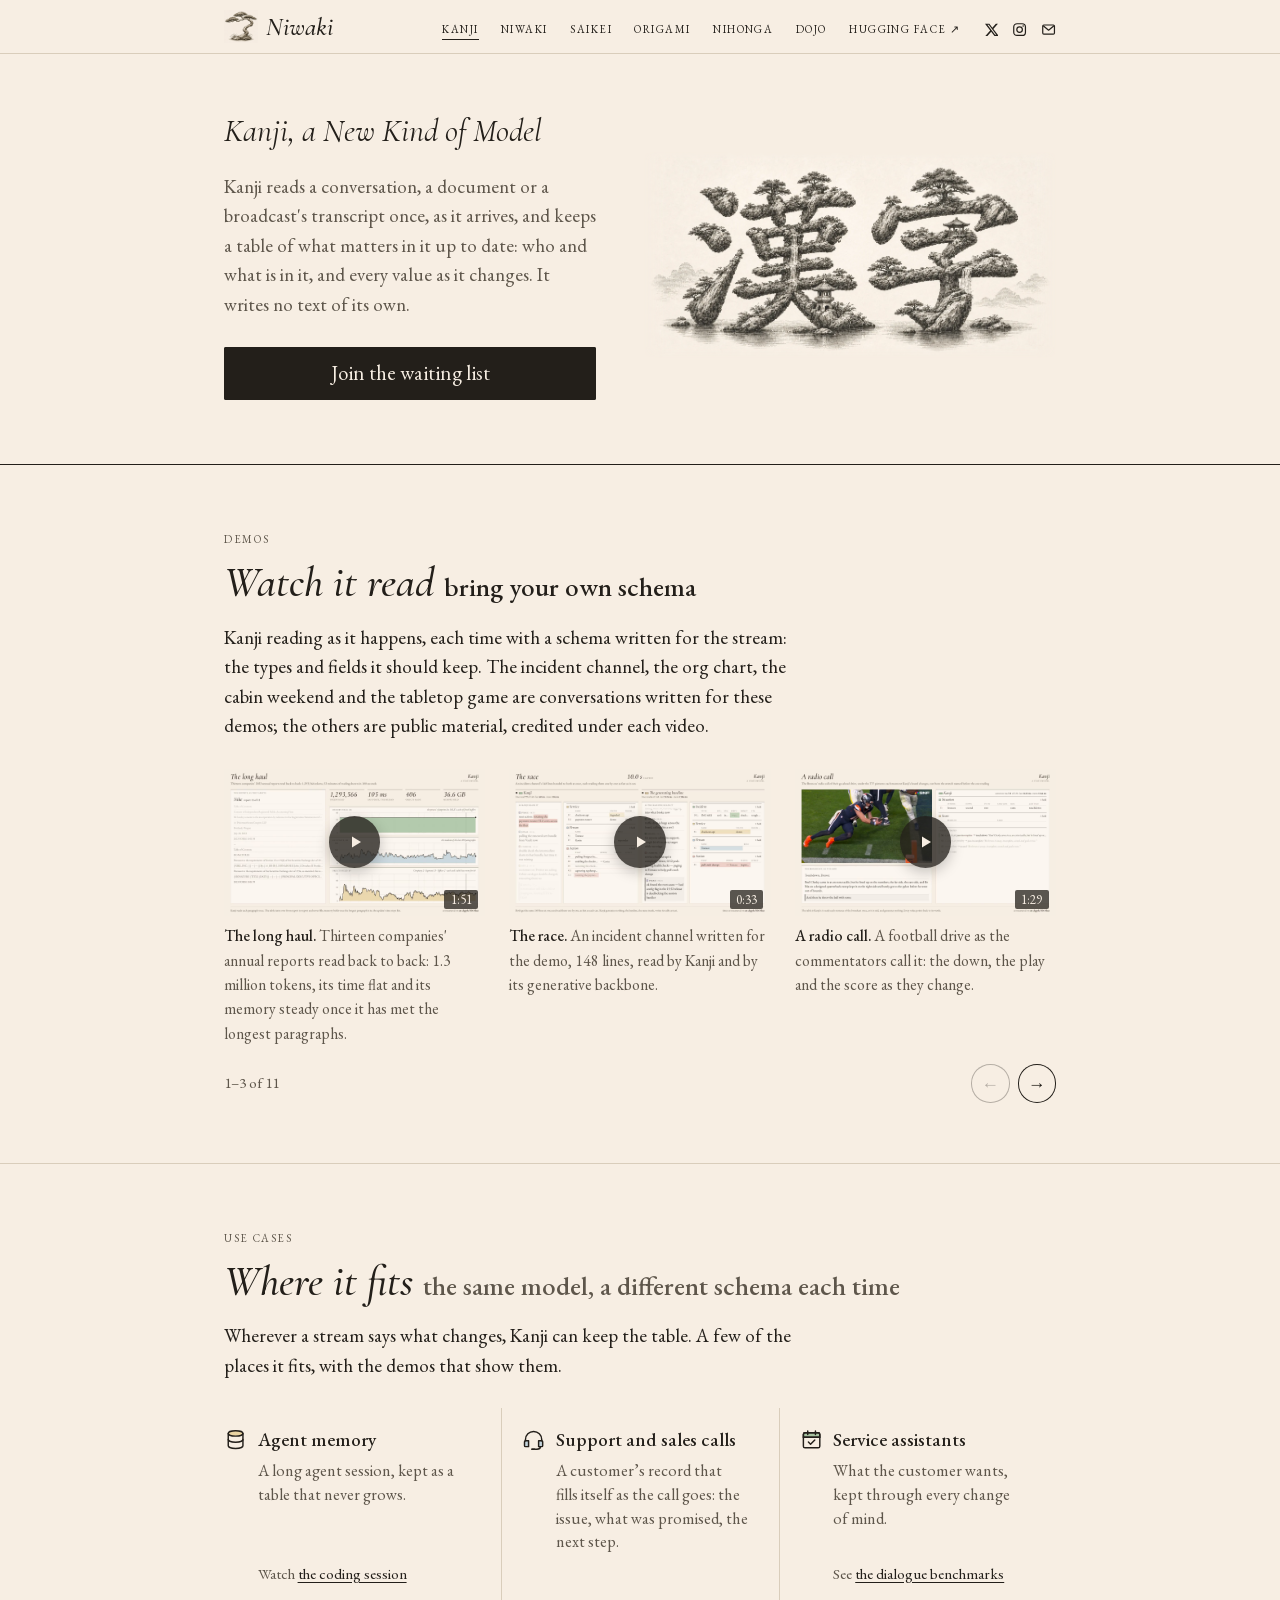
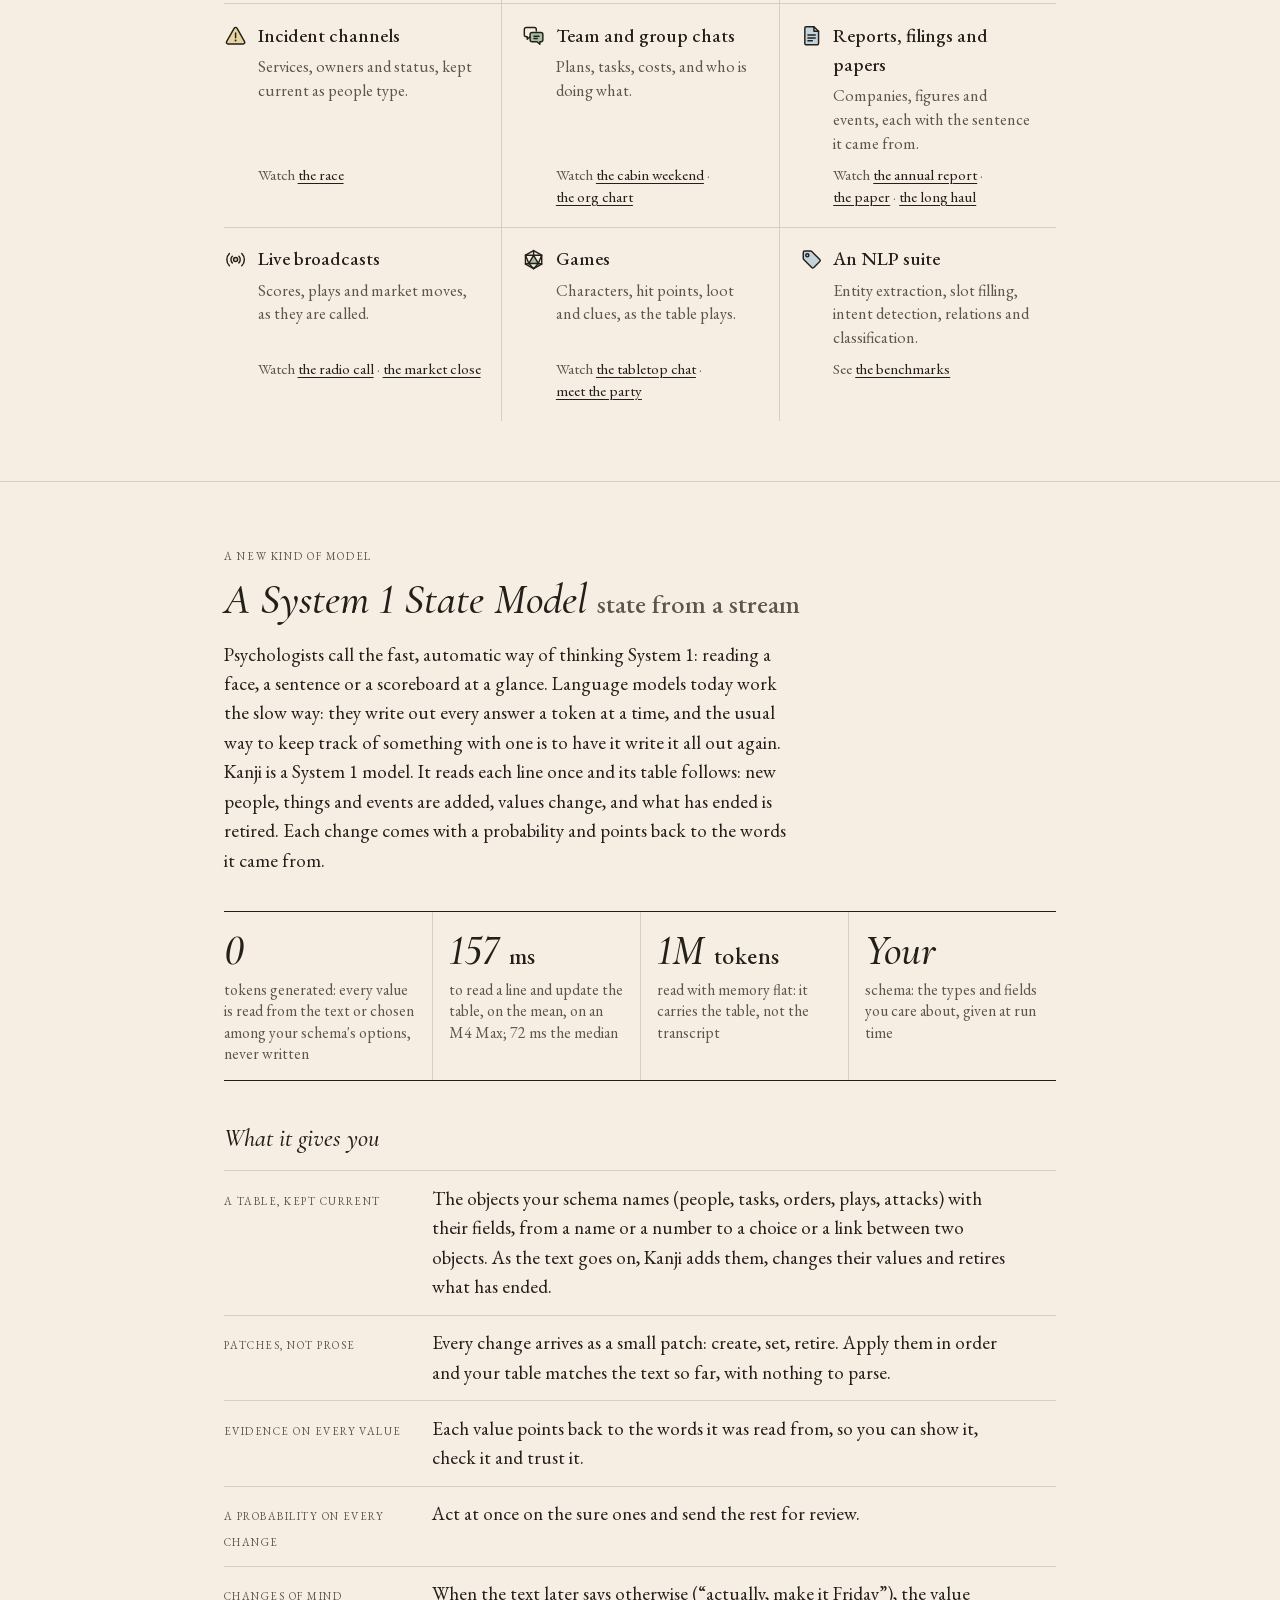
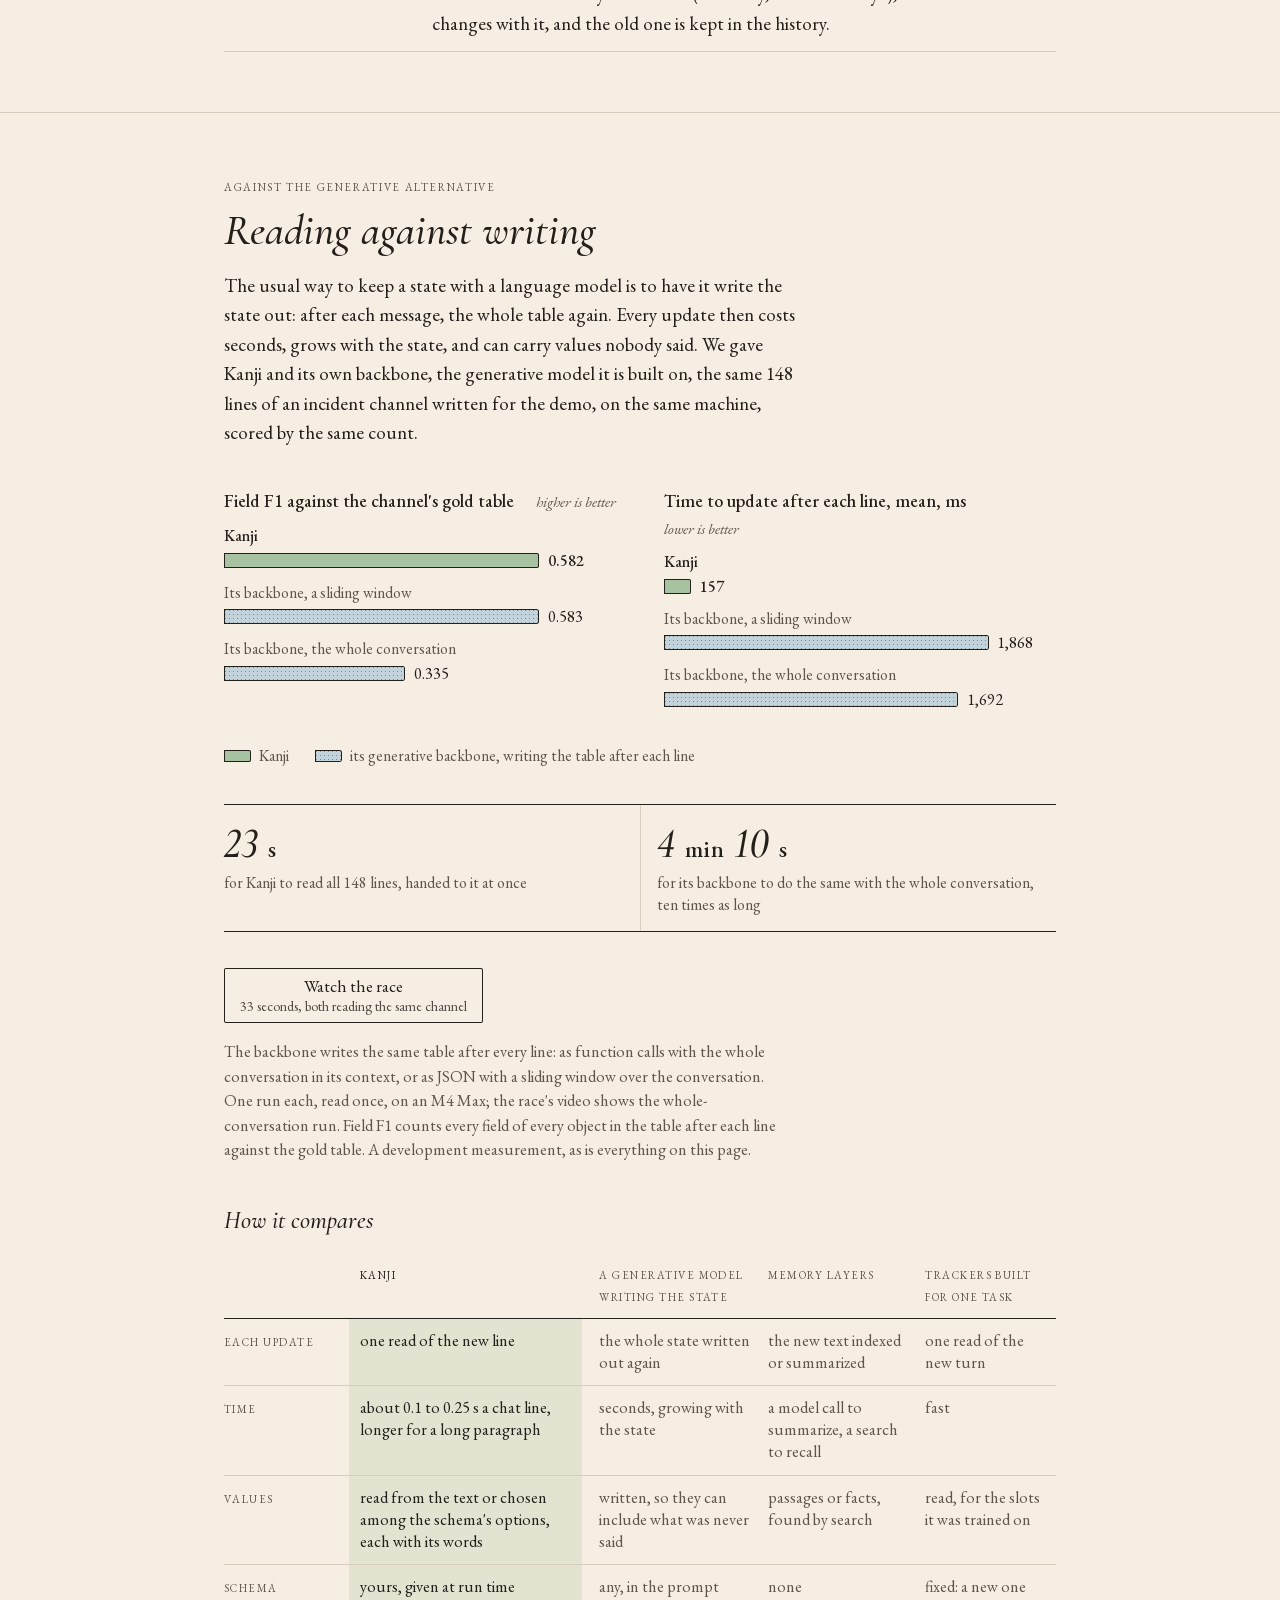
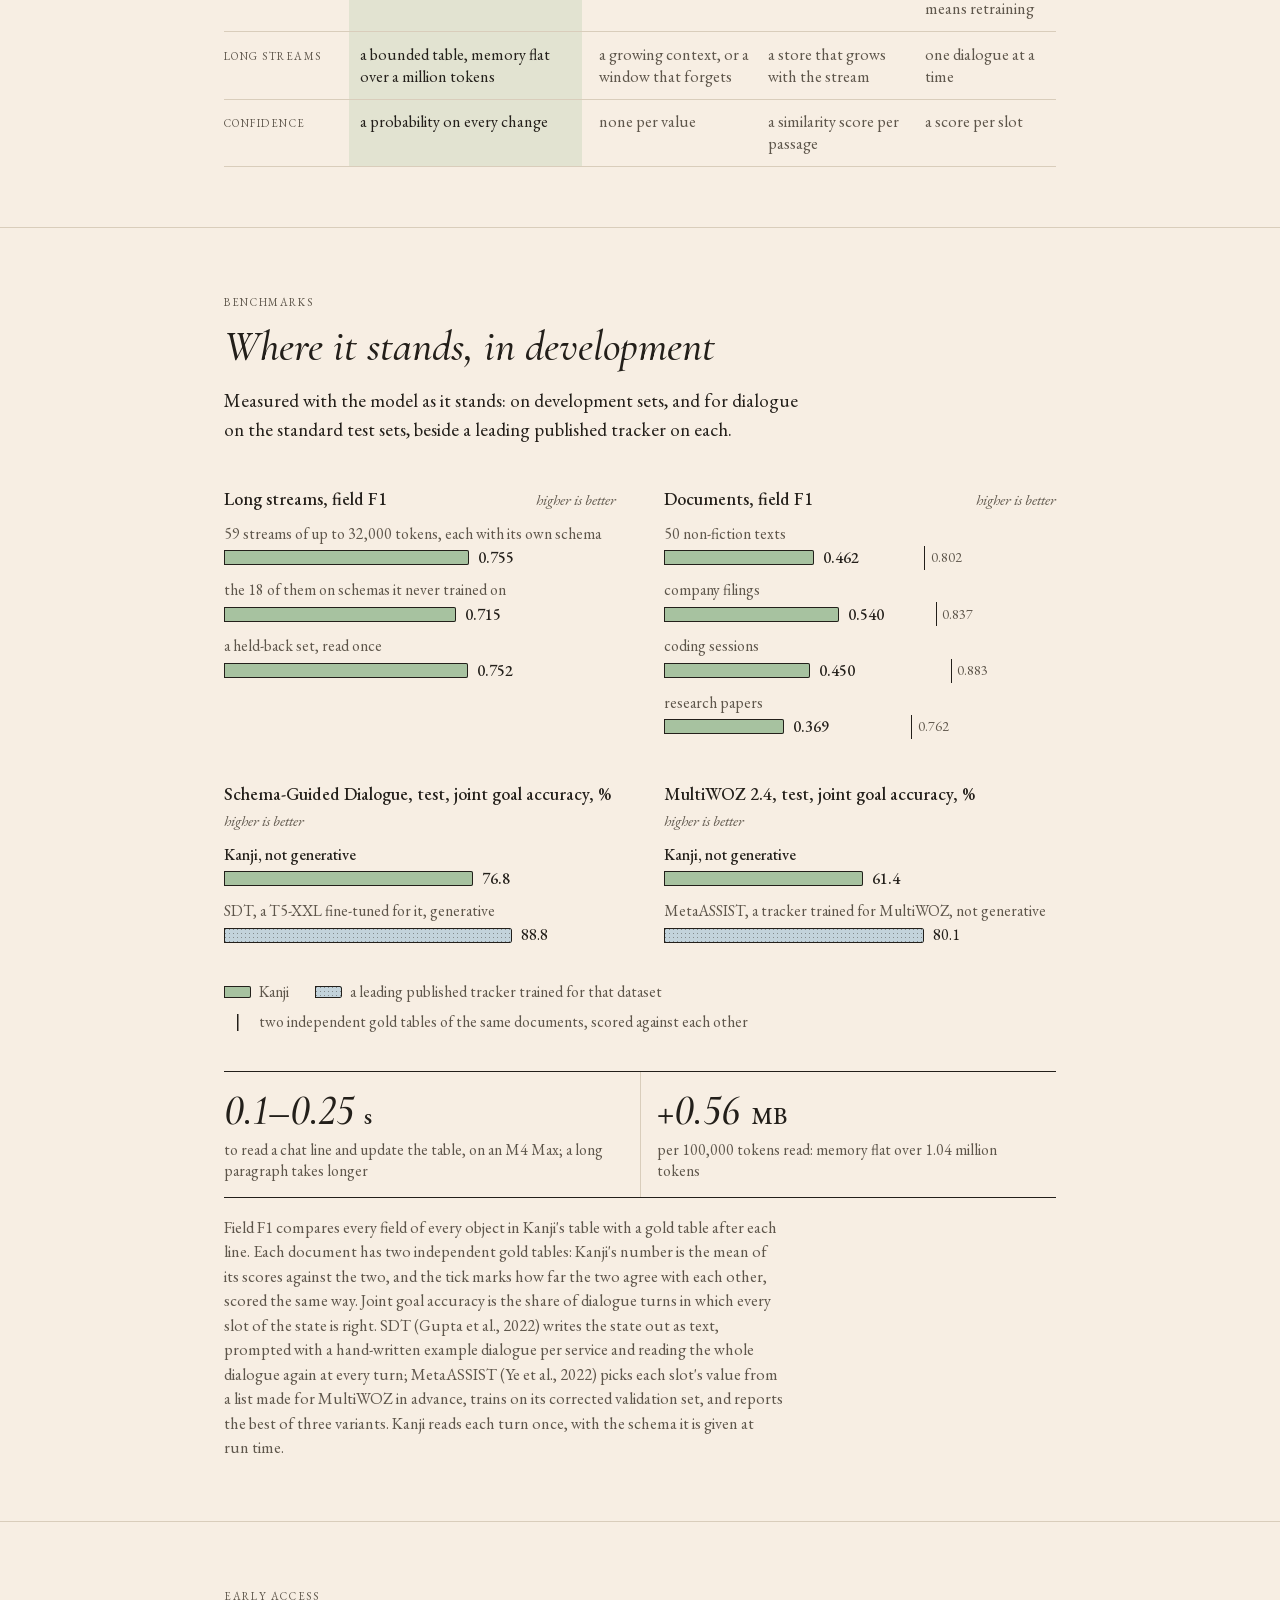
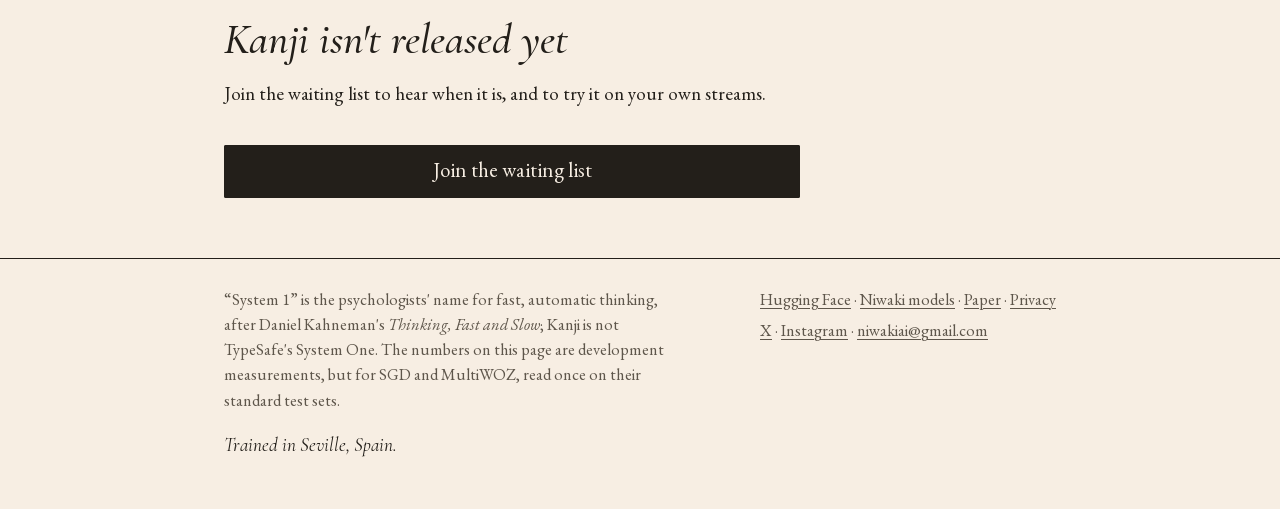
==== commit 619894bc: "Kanji changes" ====
--- a/index.html
+++ b/index.html
@@ -4,19 +4,19 @@
   <meta charset="utf-8">
   <meta name="viewport" content="width=device-width, initial-scale=1">
   <title>Kanji · Niwaki</title>
-  <meta name="description" content="Kanji is a System 1 state model. It reads a conversation, a document or a broadcast once, as it arrives, and keeps a table of what it says up to date: every change with its probability and the words it came from, and no text generated.">
+  <meta name="description" content="Kanji is a System 1 state model. It reads a conversation, a document or a broadcast's transcript once, as it arrives, and keeps a table of what it says up to date: every change with its probability and the words it came from, and no text generated.">
   <link rel="canonical" href="https://niwakiai.com/">
   <meta property="og:type" content="website">
   <meta property="og:title" content="Kanji · Niwaki">
-  <meta property="og:description" content="A System 1 state model: one read of each line, a table kept current, every value pointing back to its words, and no text generated. Against its own generative backbone writing the same table: more accurate, in a tenth of the time.">
+  <meta property="og:description" content="A System 1 state model: one read of each line, a table kept current, every value pointing back to its words, and no text generated. Against its own generative backbone writing the same table: as accurate as its best set-up, in a twelfth of the time.">
   <meta property="og:url" content="https://niwakiai.com/">
   <meta property="og:image" content="https://niwakiai.com/assets/og-kanji.jpg">
   <meta name="twitter:card" content="summary_large_image">
   <meta name="twitter:site" content="@NiwakiAI">
   <meta name="theme-color" content="#F7EEE3">
-  <link rel="icon" type="image/png" sizes="32x32" href="assets/favicon-32.png">
-  <link rel="icon" type="image/png" sizes="64x64" href="assets/favicon-64.png">
-  <link rel="apple-touch-icon" href="assets/apple-touch-icon.png">
+  <link rel="icon" type="image/png" sizes="32x32" href="assets/favicon-32.png?v=2">
+  <link rel="icon" type="image/png" sizes="64x64" href="assets/favicon-64.png?v=2">
+  <link rel="apple-touch-icon" href="assets/apple-touch-icon.png?v=2">
   <link rel="stylesheet" href="style.css">
   <link rel="stylesheet" href="kanji/kanji.css">
   <!-- for search engines: the site's name, and the accounts that are its own -->
@@ -67,7 +67,7 @@
   <div class="wrap hero">
     <div class="lead">
       <p>Kanji, a New Kind of Model</p>
-      <p>Kanji reads a conversation, a document or a broadcast once, as it arrives, and keeps a table of what matters in it up to date: who and what is in it, and every value as it changes. It writes no text of its own.</p>
+      <p>Kanji reads a conversation, a document or a broadcast's transcript once, as it arrives, and keeps a table of what matters in it up to date: who and what is in it, and every value as it changes. It writes no text of its own.</p>
       <ul class="get">
         <li><button type="button">Join the waiting list</button></li>
       </ul>
@@ -85,20 +85,20 @@
     <div class="wrap">
       <p class="eyebrow">Demos</p>
       <h2 id="h-demos"><span class="nb">Watch it read</span> <span class="sub byos">bring your own schema</span></h2>
-      <p class="summary">Kanji reading as it happens, each time with a schema written for the stream: the types and fields it should keep.</p>
+      <p class="summary">Kanji reading as it happens, each time with a schema written for the stream: the types and fields it should keep. The incident channel, the org chart, the cabin weekend and the tabletop game are conversations written for these demos; the others are public material, credited under each video.</p>
       <div class="carousel" role="region" aria-roledescription="carousel" aria-label="Demo videos">
       <div class="reels">
         <figure class="reel">
-          <button type="button" class="frame play" data-video="haul" data-src="kanji/haul-counts.mp4" aria-label="Play The long haul, 1 minute 51 seconds">
+          <button type="button" class="frame play" data-video="haul" data-src="kanji/haul-counts.mp4" data-source="https://huggingface.co/datasets/alea-institute/kl3m-data-edgar-10-k" data-source-what="Original reports" data-source-title="KL3M Data: EDGAR 10-K" data-source-by=", ALEA Institute, under " data-source-licence="CC BY 4.0" data-source-licence-url="https://creativecommons.org/licenses/by/4.0/" aria-label="Play The long haul, 1 minute 51 seconds">
             <img src="kanji/haul-counts.jpg" width="1280" height="720" alt="" loading="lazy"><span class="len">1:51</span>
           </button>
-          <figcaption><b>The long haul.</b> Thirteen companies' annual reports read back to back: 1.3 million tokens, with its memory and its time flat.</figcaption>
+          <figcaption><b>The long haul.</b> Thirteen companies' annual reports read back to back: 1.3 million tokens, its time flat and its memory steady once it has met the longest paragraphs.</figcaption>
         </figure>
         <figure class="reel">
           <button type="button" class="frame play" data-video="race" data-src="kanji/race-duel.mp4" aria-label="Play The race, 33 seconds">
             <img src="kanji/race-duel.jpg" width="1280" height="720" alt="" loading="lazy"><span class="len">0:33</span>
           </button>
-          <figcaption><b>The race.</b> A team's incident channel, 148 lines, read by Kanji and by its generative backbone.</figcaption>
+          <figcaption><b>The race.</b> An incident channel written for the demo, 148 lines, read by Kanji and by its generative backbone.</figcaption>
         </figure>
         <figure class="reel">
           <button type="button" class="frame play" data-video="radio" data-src="kanji/radio-drive.mp4" data-source="https://www.youtube.com/watch?v=HZlAgm08jBo&amp;t=1140s" data-source-title="Broncos Radio Broadcast of the Rams-Broncos Ending | 2026 NFL" data-source-by=", on YouTube" aria-label="Play A radio call, 1 minute 29 seconds">
@@ -131,7 +131,7 @@
           <figcaption><b>The market close.</b> A financial news show at the close: the indices, the record highs and an earnings report, with their numbers.</figcaption>
         </figure>
         <figure class="reel">
-          <button type="button" class="frame play" data-video="coding" data-src="kanji/coding-session.mp4" aria-label="Play A coding agent's session, 2 minutes 36 seconds">
+          <button type="button" class="frame play" data-video="coding" data-src="kanji/coding-session.mp4" data-source="https://huggingface.co/datasets/nebius/SWE-rebench-openhands-trajectories" data-source-what="Original session" data-source-title="SWE-rebench OpenHands trajectories" data-source-by=", Nebius, under " data-source-licence="CC BY 4.0" data-source-licence-url="https://creativecommons.org/licenses/by/4.0/" aria-label="Play A coding agent's session, 2 minutes 36 seconds">
             <img src="kanji/coding-session.jpg" width="1280" height="720" alt="" loading="lazy"><span class="len">2:36</span>
           </button>
           <figcaption><b>A coding agent's session.</b> An agent fixing a library's Spanish numbers, step by step: the issue, the files it reads and writes, the commands it runs.</figcaption>
@@ -149,7 +149,7 @@
           <figcaption><b>A research paper.</b> Mixtral of Experts, read paragraph by paragraph: each model in its tables, with its scores.</figcaption>
         </figure>
         <figure class="reel">
-          <button type="button" class="frame play" data-video="filing" data-src="kanji/nvidia-filing.mp4" aria-label="Play A company's annual report, 2 minutes 50 seconds">
+          <button type="button" class="frame play" data-video="filing" data-src="kanji/nvidia-filing.mp4" data-source="https://huggingface.co/datasets/alea-institute/kl3m-data-edgar-10-k" data-source-what="Original report" data-source-title="KL3M Data: EDGAR 10-K" data-source-by=", ALEA Institute, under " data-source-licence="CC BY 4.0" data-source-licence-url="https://creativecommons.org/licenses/by/4.0/" aria-label="Play A company's annual report, 2 minutes 50 seconds">
             <img src="kanji/nvidia-filing.jpg" width="1280" height="720" alt="" loading="lazy"><span class="len">2:50</span>
           </button>
           <figcaption><b>A company's annual report.</b> NVIDIA's 10-K for fiscal 2023: its segments and financial metrics, and how each changed.</figcaption>
@@ -189,13 +189,13 @@
     <div class="wrap">
       <p class="eyebrow">A new kind of model</p>
       <h2 id="h-what"><span class="nb">A System 1 State Model</span> <span class="sub">state from a stream</span></h2>
-      <p class="summary">Psychologists call the fast, automatic way of thinking System 1: reading a face, a sentence or a scoreboard at a glance. Language models today work the slow way: they write out every answer a token at a time, and to keep track of something they write it all out again. Kanji is a System 1 model. It reads each line once and its table follows: new people, things and events are added, values change, and what has ended is retired. Each change comes with a probability and points back to the words it came from.</p>
+      <p class="summary">Psychologists call the fast, automatic way of thinking System 1: reading a face, a sentence or a scoreboard at a glance. Language models today work the slow way: they write out every answer a token at a time, and the usual way to keep track of something with one is to have it write it all out again. Kanji is a System 1 model. It reads each line once and its table follows: new people, things and events are added, values change, and what has ended is retired. Each change comes with a probability and points back to the words it came from.</p>
 
       <ul class="figures">
         <li><span class="n">0</span><span class="c">tokens generated: every value is read from the text or chosen among your schema's options, never written</span></li>
         <li><span class="n">157 <small>ms</small></span><span class="c">to read a line and update the table, on the mean, on an M4 Max; 72&nbsp;ms the median</span></li>
         <li><span class="n">1M <small>tokens</small></span><span class="c">read with memory flat: it carries the table, not the transcript</span></li>
-        <li><span class="n">Any</span><span class="c">schema: the types and fields you care about, given at run time</span></li>
+        <li><span class="n">Your</span><span class="c">schema: the types and fields you care about, given at run time</span></li>
       </ul>
 
       <h3>What it gives you</h3>
@@ -214,22 +214,24 @@
     <div class="wrap">
       <p class="eyebrow">Against the generative alternative</p>
       <h2 id="h-writing">Reading against writing</h2>
-      <p class="summary">The usual way to keep a state with a language model is to have it write the state out: after each message, the whole table again. Every update then costs seconds, grows with the state, and can carry values nobody said. We gave Kanji and its own backbone, the generative model it is built on, the same 148 lines of a team's incident channel, on the same machine, scored by the same count.</p>
+      <p class="summary">The usual way to keep a state with a language model is to have it write the state out: after each message, the whole table again. Every update then costs seconds, grows with the state, and can carry values nobody said. We gave Kanji and its own backbone, the generative model it is built on, the same 148 lines of an incident channel written for the demo, on the same machine, scored by the same count.</p>
 
       <div class="charts">
         <figure class="chart">
           <figcaption><b>Field F1 against the channel's gold table</b><i>higher is better</i></figcaption>
           <ol class="bars" style="--max:0.6">
             <li class="solid" style="--v:0.582;--i:0"><span class="name">Kanji</span><span class="track"><span class="bar"></span><span class="val">0.582</span></span></li>
-            <li class="open" style="--v:0.335;--i:1"><span class="name">Its backbone, writing the table</span><span class="track"><span class="bar"></span><span class="val">0.335</span></span></li>
+            <li class="open" style="--v:0.583;--i:1"><span class="name">Its backbone, a sliding window</span><span class="track"><span class="bar"></span><span class="val">0.583</span></span></li>
+            <li class="open" style="--v:0.335;--i:2"><span class="name">Its backbone, the whole conversation</span><span class="track"><span class="bar"></span><span class="val">0.335</span></span></li>
           </ol>
         </figure>
 
         <figure class="chart">
           <figcaption><b>Time to update after each line, mean, ms</b><i>lower is better</i></figcaption>
-          <ol class="bars" style="--max:1692">
+          <ol class="bars" style="--max:1868">
             <li class="solid" style="--v:157;--i:0"><span class="name">Kanji</span><span class="track"><span class="bar"></span><span class="val">157</span></span></li>
-            <li class="open" style="--v:1692;--i:1"><span class="name">Its backbone, writing the table</span><span class="track"><span class="bar"></span><span class="val">1,692</span></span></li>
+            <li class="open" style="--v:1868;--i:1"><span class="name">Its backbone, a sliding window</span><span class="track"><span class="bar"></span><span class="val">1,868</span></span></li>
+            <li class="open" style="--v:1692;--i:2"><span class="name">Its backbone, the whole conversation</span><span class="track"><span class="bar"></span><span class="val">1,692</span></span></li>
           </ol>
         </figure>
       </div>
@@ -241,14 +243,14 @@
 
       <ul class="figures two">
         <li><span class="n">23 <small>s</small></span><span class="c">for Kanji to read all 148 lines, handed to it at once</span></li>
-        <li><span class="n">4 <small>min</small> 10 <small>s</small></span><span class="c">for its backbone to do the same, ten times as long</span></li>
+        <li><span class="n">4 <small>min</small> 10 <small>s</small></span><span class="c">for its backbone to do the same with the whole conversation, ten times as long</span></li>
       </ul>
 
       <ul class="get">
         <li><button type="button" class="ghost" data-open-video="race">Watch the race<small>33 seconds, both reading the same channel</small></button></li>
       </ul>
 
-      <p class="note">The backbone writes the same table after every line, as function calls, with the whole conversation in its context. One run each, read once, on an M4 Max. Field F1 counts every field of every object in the table after each line against the gold table. A development measurement, as is everything on this page.</p>
+      <p class="note">The backbone writes the same table after every line: as function calls with the whole conversation in its context, or as JSON with a sliding window over the conversation. One run each, read once, on an M4 Max; the race's video shows the whole-conversation run. Field F1 counts every field of every object in the table after each line against the gold table. A development measurement, as is everything on this page.</p>
 
       <h3>How it compares</h3>
       <div class="compare-scroll">
@@ -258,10 +260,10 @@
           </thead>
           <tbody>
             <tr><th>Each update</th><td class="us">one read of the new line</td><td>the whole state written out again</td><td>the new text indexed or summarized</td><td>one read of the new turn</td></tr>
-            <tr><th>Time</th><td class="us">about 0.1 to 0.25&nbsp;s a line</td><td>seconds, growing with the state</td><td>a model call to summarize, a search to recall</td><td>fast</td></tr>
-            <tr><th>Values</th><td class="us">read from the text or chosen among the schema's options, each with its words</td><td>written, so they can include what was never said</td><td>passages to search, not a current table</td><td>read, for the slots it was trained on</td></tr>
-            <tr><th>Schema</th><td class="us">any, given at run time</td><td>any, in the prompt</td><td>none</td><td>fixed: a new one means retraining</td></tr>
-            <tr><th>Long streams</th><td class="us">a bounded table, memory flat over a million tokens</td><td>a growing context, or a window that forgets</td><td>a store that keeps growing</td><td>one dialogue at a time</td></tr>
+            <tr><th>Time</th><td class="us">about 0.1 to 0.25&nbsp;s a chat line, longer for a long paragraph</td><td>seconds, growing with the state</td><td>a model call to summarize, a search to recall</td><td>fast</td></tr>
+            <tr><th>Values</th><td class="us">read from the text or chosen among the schema's options, each with its words</td><td>written, so they can include what was never said</td><td>passages or facts, found by search</td><td>read, for the slots it was trained on</td></tr>
+            <tr><th>Schema</th><td class="us">yours, given at run time</td><td>any, in the prompt</td><td>none</td><td>fixed: a new one means retraining</td></tr>
+            <tr><th>Long streams</th><td class="us">a bounded table, memory flat over a million tokens</td><td>a growing context, or a window that forgets</td><td>a store that grows with the stream</td><td>one dialogue at a time</td></tr>
             <tr><th>Confidence</th><td class="us">a probability on every change</td><td>none per value</td><td>a similarity score per passage</td><td>a score per slot</td></tr>
           </tbody>
         </table>
@@ -320,11 +322,11 @@
       </ul>
 
       <ul class="figures two">
-        <li><span class="n">0.1–0.25 <small>s</small></span><span class="c">to read a line and update the table, on an M4 Max</span></li>
+        <li><span class="n">0.1–0.25 <small>s</small></span><span class="c">to read a chat line and update the table, on an M4 Max; a long paragraph takes longer</span></li>
         <li><span class="n">+0.56 <small>MB</small></span><span class="c">per 100,000 tokens read: memory flat over 1.04 million tokens</span></li>
       </ul>
 
-      <p class="note">Field F1 compares every field of every object in Kanji's table with a gold table after each line. Each document has two independent gold tables: Kanji's number is the mean of its scores against the two, and the tick marks how far the two agree with each other, scored the same way. Joint goal accuracy is the share of dialogue turns in which every slot of the state is right. SDT (Gupta et al., 2022) writes the state out as text, prompted with a hand-written example dialogue per service and reading the whole dialogue again at every turn; MetaASSIST (Ye et al., 2022) picks each slot's value from a list made for MultiWOZ in advance, trains on its corrected validation set, and reports the best of three variants. Kanji reads each turn once, with any schema.</p>
+      <p class="note">Field F1 compares every field of every object in Kanji's table with a gold table after each line. Each document has two independent gold tables: Kanji's number is the mean of its scores against the two, and the tick marks how far the two agree with each other, scored the same way. Joint goal accuracy is the share of dialogue turns in which every slot of the state is right. SDT (Gupta et al., 2022) writes the state out as text, prompted with a hand-written example dialogue per service and reading the whole dialogue again at every turn; MetaASSIST (Ye et al., 2022) picks each slot's value from a list made for MultiWOZ in advance, trains on its corrected validation set, and reports the best of three variants. Kanji reads each turn once, with the schema it is given at run time.</p>
     </div>
   </section>
 
@@ -333,7 +335,7 @@
     <div class="wrap">
       <p class="eyebrow">Early access</p>
       <h2 id="h-waitlist">Kanji isn't released yet</h2>
-      <p class="summary">Join the waiting list to hear first when it is, and to try it on your own streams.</p>
+      <p class="summary">Join the waiting list to hear when it is, and to try it on your own streams.</p>
       <ul class="get big">
         <li><button type="button">Join the waiting list</button></li>
       </ul>
@@ -423,12 +425,20 @@
     }));
     const source = player.querySelector(".source"), what = source.querySelector(".what"), link = source.querySelector(".original");
     const by = source.querySelector(".by"), licence = source.querySelector(".licence");
-    let at = 0;
+    // on a phone held upright (the page's 46rem breakpoint) each demo plays in its portrait version, <name>-portrait.mp4 beside
+    // the landscape file, with its own poster; the carousel's tiles keep their landscape frames
+    const upright = window.matchMedia("(max-width: 46rem) and (orientation: portrait)");
+    const version = (demo) => upright.matches
+      ? { src: demo.src.replace(/\.mp4$/, "-portrait.mp4"), poster: demo.poster.replace(/\.jpg$/, "-portrait.jpg") }
+      : { src: demo.src, poster: demo.poster };
+    let at = 0, shown = "";   // the demo the player holds, and which of its two versions
     const show = (i) => {
       at = (i + demos.length) % demos.length;
-      const demo = demos[at];
-      video.poster = demo.poster;
-      video.src = demo.src;
+      const demo = demos[at], file = version(demo);
+      shown = upright.matches ? "portrait" : "landscape";
+      player.classList.toggle("portrait", upright.matches);
+      video.poster = file.poster;
+      video.src = file.src;
       title.textContent = `${demo.title} · ${at + 1} of ${demos.length}`;
       source.hidden = !demo.source;   // a credit for a video made from someone else's footage or text, under it
       if (demo.source) {
@@ -452,6 +462,28 @@
     player.addEventListener("click", (event) => { if (event.target === player) player.close(); });
     player.addEventListener("close", () => { video.pause(); video.removeAttribute("src"); video.load(); });
     [link, licence].forEach((a) => a.addEventListener("click", () => video.pause()));   // they open in a new tab; this one waits
+    // a phone turned while a demo is open: the other version of the same demo, from the moment it had reached (both versions run
+    // the same timeline), playing on if it was playing. Never while the video fills the screen: going full screen widens the page
+    // (a desktop's whole screen, a phone's turning for the video), which is no turn of the phone, and the browser can say so before it
+    // says the video is full screen; so the version is settled a moment after any change, and again on leaving full screen
+    const fullscreen = () => Boolean(document.fullscreenElement || document.webkitFullscreenElement || video.webkitDisplayingFullscreen);
+    const settle = () => {
+      const want = upright.matches ? "portrait" : "landscape";
+      if (!player.open || fullscreen() || want === shown) return;
+      const reached = video.currentTime, playing = !video.paused, file = version(demos[at]);
+      shown = want;
+      player.classList.toggle("portrait", upright.matches);
+      video.poster = file.poster;
+      video.src = file.src;
+      video.addEventListener("loadedmetadata", () => { video.currentTime = reached; }, { once: true });
+      if (playing) video.play().catch(() => {});
+    };
+    let settling = 0;
+    const later = () => { clearTimeout(settling); settling = setTimeout(settle, 400); };
+    upright.addEventListener("change", later);
+    document.addEventListener("fullscreenchange", later);
+    document.addEventListener("webkitfullscreenchange", later);
+    video.addEventListener("webkitendfullscreen", later);   // an iPhone's own full-screen player, left
     // a link that names a demo after its # (niwakiai.com/#race, by the tiles' data-video names) opens it: on arrival, and when
     // the address's # changes. The page never writes the address itself, since Cloudflare's analytics counts each change as a
     // page view
--- a/kanji/kanji.css
+++ b/kanji/kanji.css
@@ -94,6 +94,10 @@
   .player .hint { top: auto; bottom: -1.9rem; }
   .player .source { top: calc(100% + 2.4rem); }   /* under the hint */
 }
+/* a phone held upright plays a demo's portrait version (the script's `upright`): as tall as the screen allows, with room left above
+   it for the title and below it for the hint and a credit; dvh where the browser has it, so that its own bars are counted */
+.player.portrait { width: min(94vw, calc((100vh - 12rem) * 9 / 16)); width: min(94vw, calc((100dvh - 12rem) * 9 / 16)); }
+.player.portrait video { max-height: calc(100vh - 12rem); max-height: calc(100dvh - 12rem); }
 
 /* ---------- the demos, to come ---------- */
 /* a horizontal carousel: three tiles in view, the rest a scroll away (arrows, a swipe or a tab), each tile snapping to the start */
